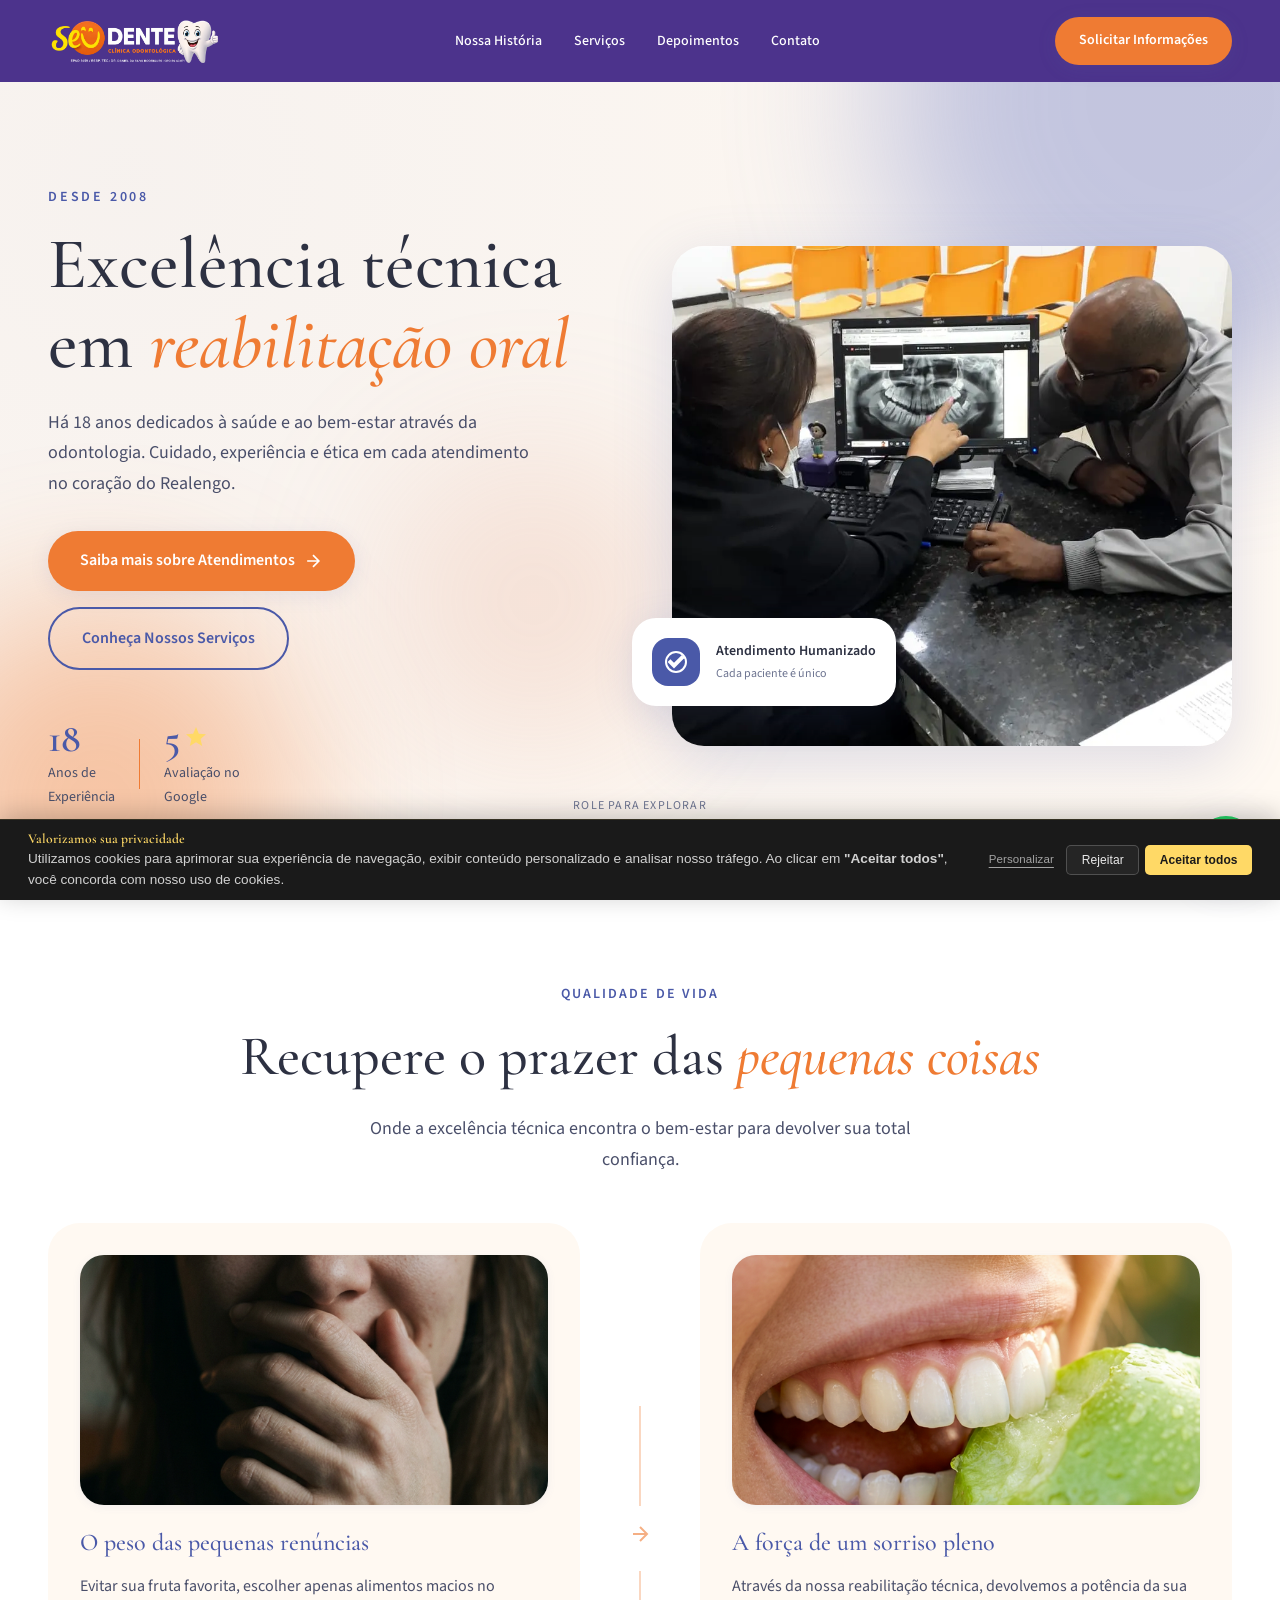
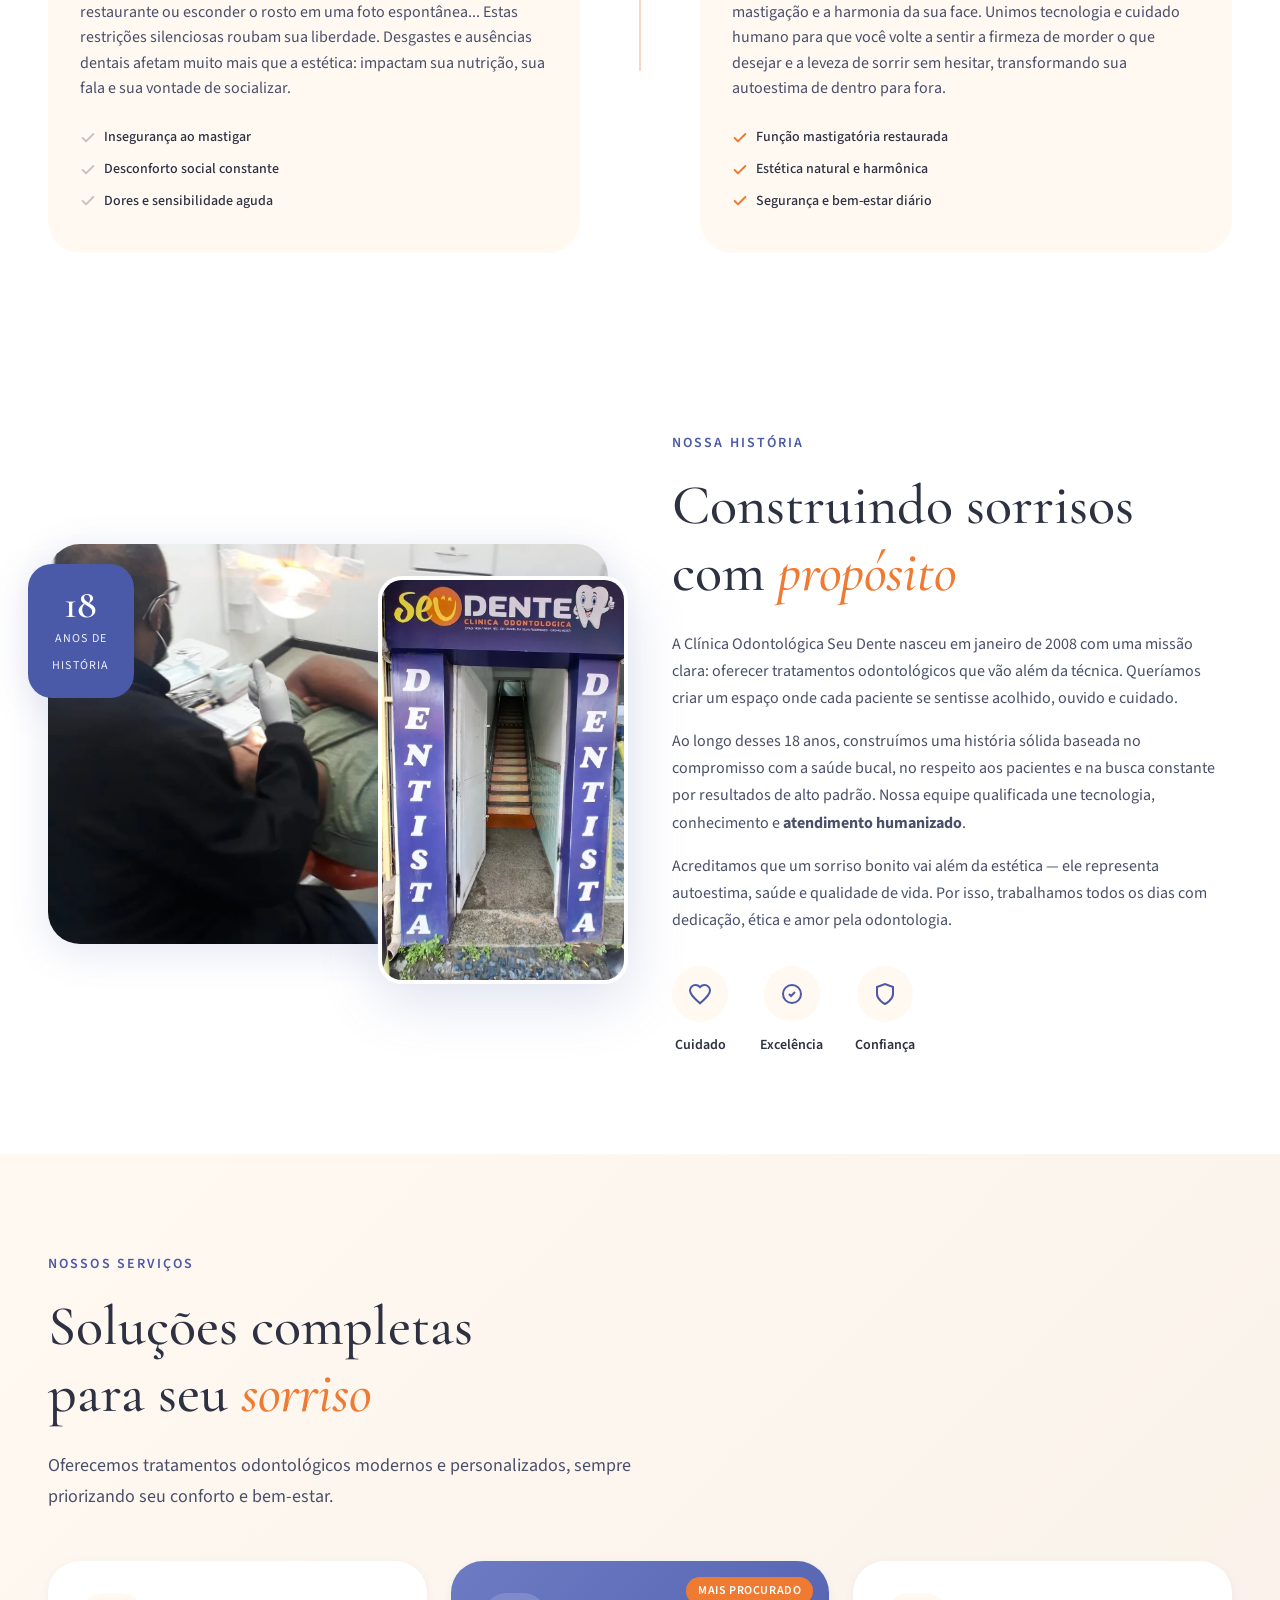
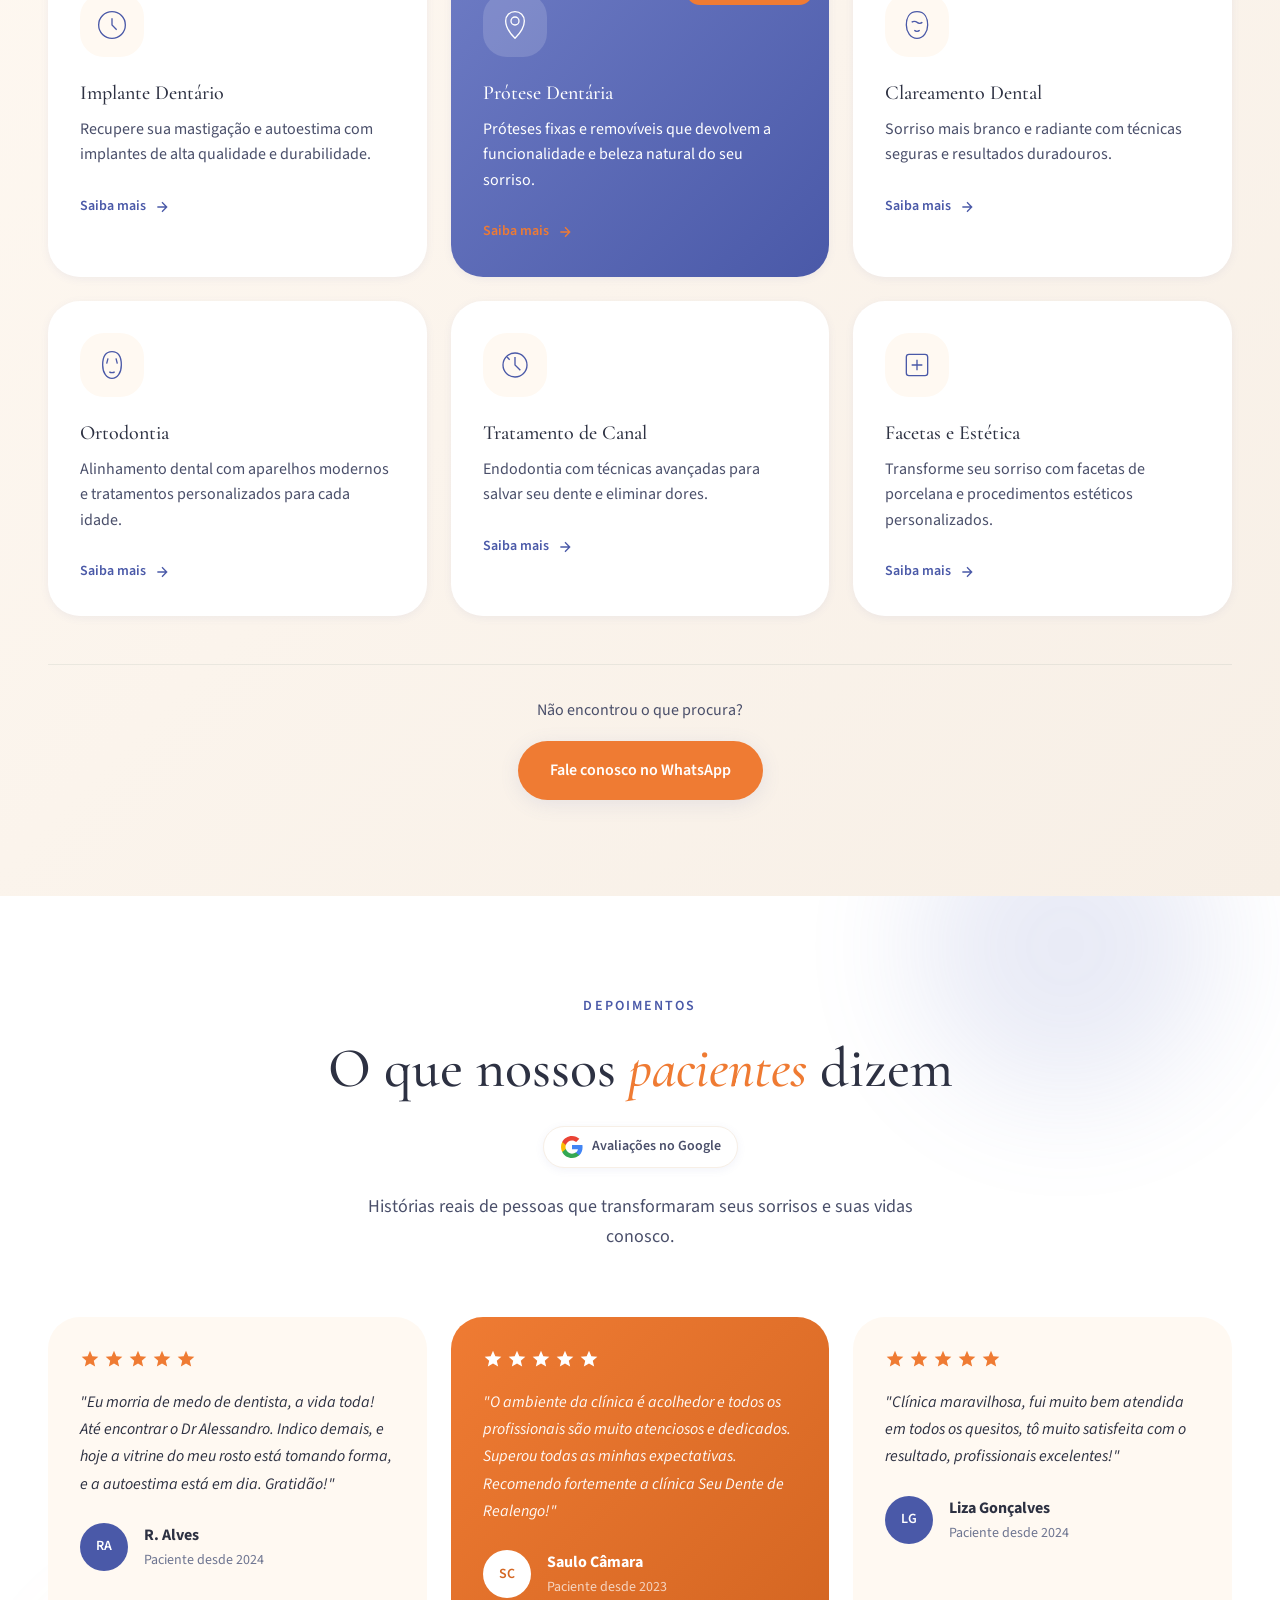
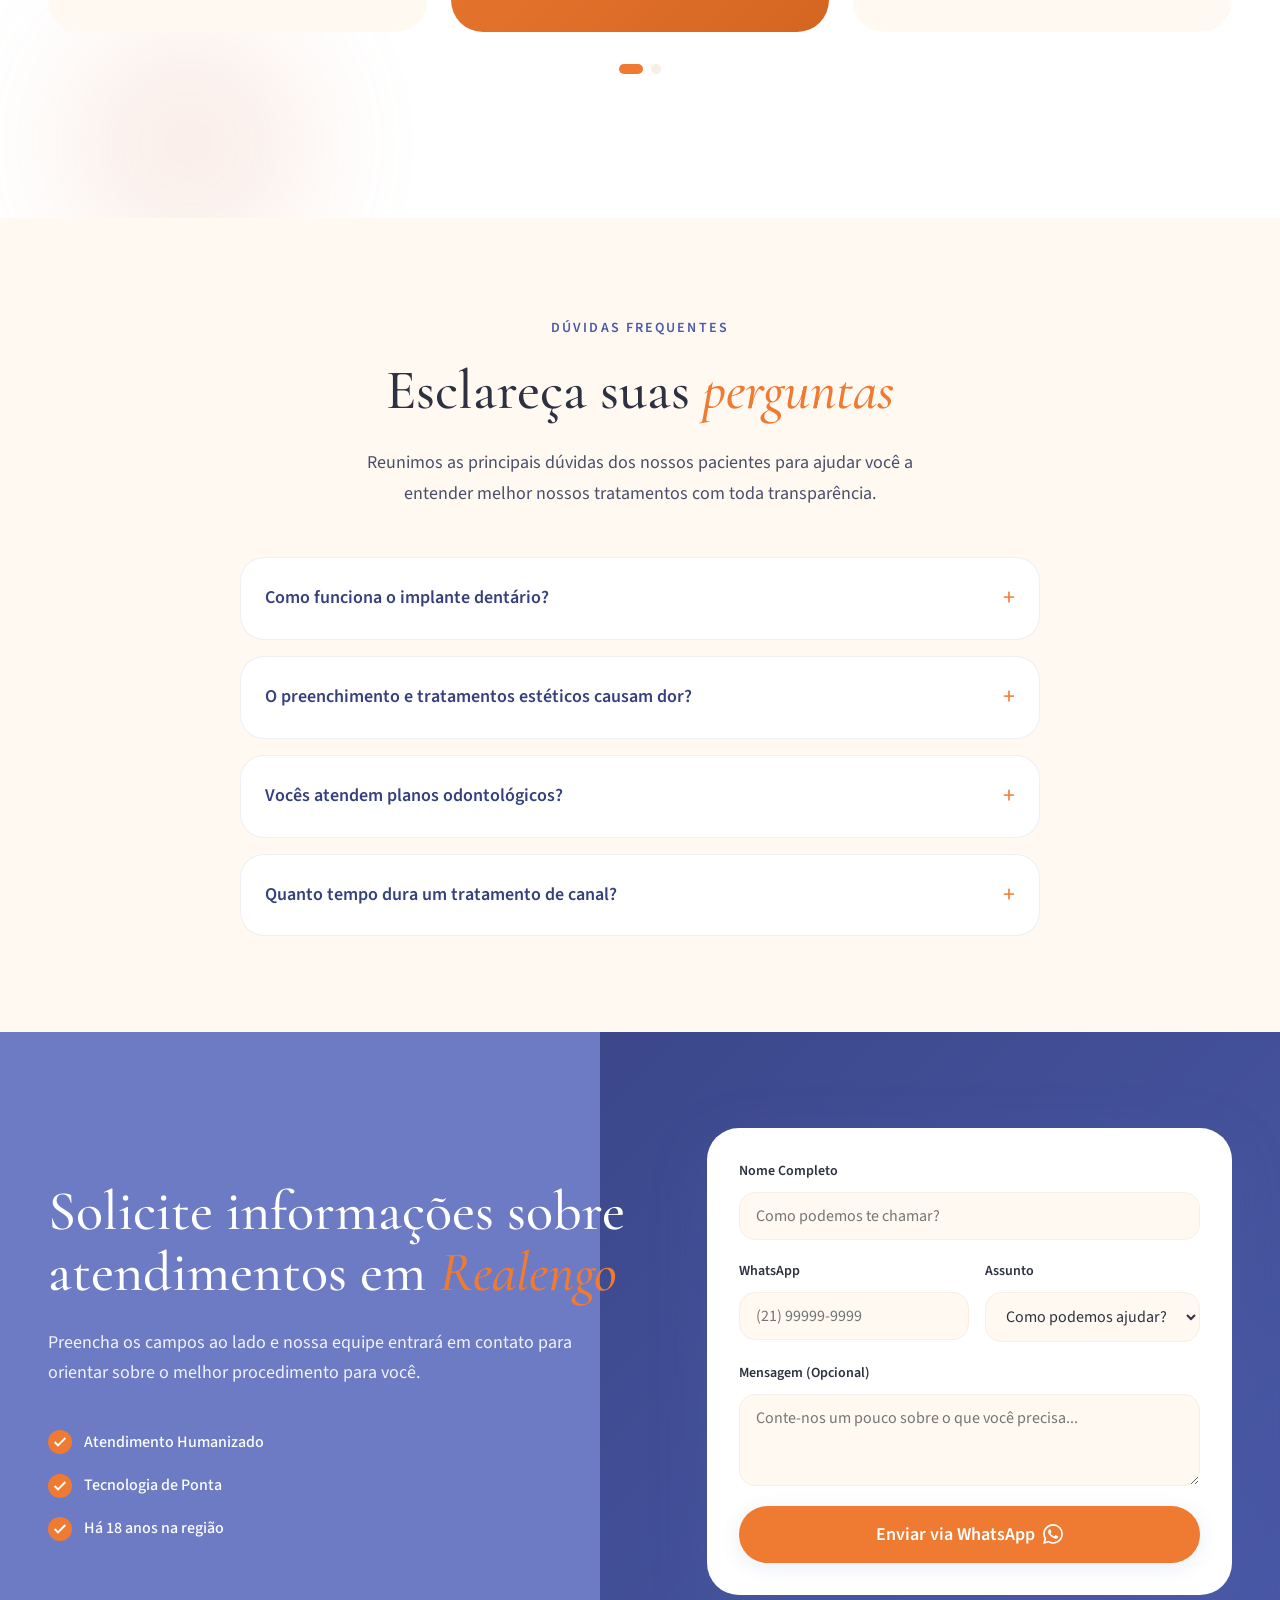
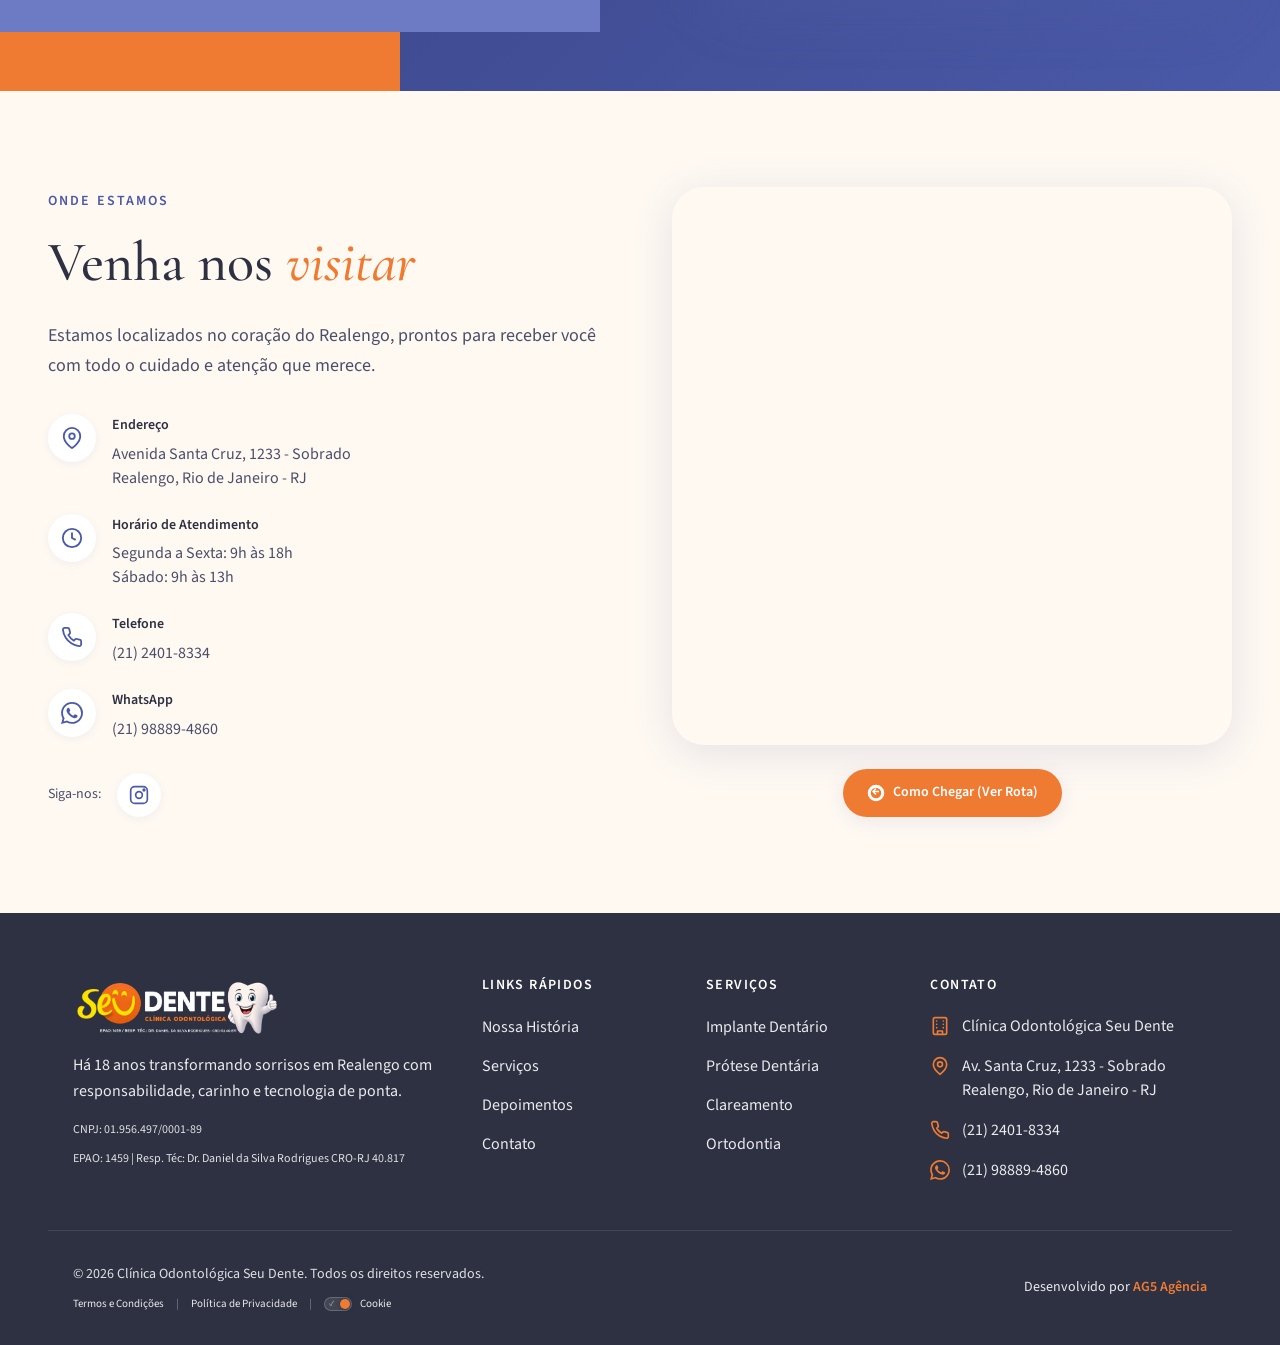
==== index.html @ 0e690185 "init: setup inicial do projeto da Clínica Seu Dente (sem skills)" ====
<!DOCTYPE html>
<html lang="pt-BR">

<head>
    <meta charset="UTF-8">
    <meta name="viewport" content="width=device-width, initial-scale=1.0">
    <meta name="description"
        content="Clínica Odontológica Seu Dente - 18 anos cuidando do seu sorriso com excelência em Realengo, RJ. Implantes, próteses, ortodontia e mais.">
    <title>Seu Dente | Odontologia Humanizada há 18 Anos</title>
    <link rel="preconnect" href="https://fonts.googleapis.com">
    <link rel="preconnect" href="https://fonts.gstatic.com" crossorigin>
    <link
        href="https://fonts.googleapis.com/css2?family=Cormorant+Garamond:ital,wght@0,400;0,500;0,600;1,400&family=Source+Sans+3:wght@300;400;500;600&display=swap"
        rel="stylesheet">
    <link rel="stylesheet" href="style.css">
    <link rel="stylesheet" href="cookie-banner.css">

    <!-- Preload Assets Críticos (LCP & Performance) -->
    <link rel="preload"
        href="https://fonts.googleapis.com/css2?family=Cormorant+Garamond:ital,wght@0,400;0,500;0,600;1,400&family=Source+Sans+3:wght@300;400;500;600&display=swap"
        as="style">
    <link rel="preload"
        href="assets/clinica+odontologica+seu+dente-odontologia-dentista-implante+dentario-em-realengo-rio+de+janeiro-rj%20(5).webp"
        as="image">

    <!-- SEO & Compartilhamento (OG Tags) -->
    <meta property="og:title" content="Seu Dente | Excelência técnica em reabilitação oral em Realengo">
    <meta property="og:description"
        content="Há 18 anos dedicados à saúde bucal com ética e cuidado no coração de Realengo. Conheça nossos tratamentos.">
    <meta property="og:image"
        content="https://seudenterealengo.com.br/assets/clinica+odontologica+seu+dente-odontologia-dentista-implante+dentario-em-realengo-rio+de+janeiro-rj%20(5).webp">
    <meta property="og:url" content="https://seudenterealengo.com.br/">
    <meta property="og:type" content="website">
    <meta property="og:site_name" content="Clínica Odontológica Seu Dente">
    <meta property="og:locale" content="pt_BR">
    <meta name="twitter:card" content="summary_large_image">
    <meta name="twitter:title" content="Seu Dente | Odontologia Humanizada há 18 Anos">
    <meta name="twitter:description" content="Há 18 anos cuidando do seu sorriso com excelência em Realengo, RJ.">
    <meta name="twitter:image"
        content="https://seudenterealengo.com.br/assets/clinica+odontologica+seu+dente-odontologia-dentista-implante+dentario-em-realengo-rio+de+janeiro-rj%20(5).webp">

    <!-- URL Canônica -->
    <link rel="canonical" href="https://seudenterealengo.com.br/">

    <!-- Favicon -->
    <link rel="icon" href="assets/icon-empresa-original.webp" type="image/webp">

    <!-- Schema.org JSON-LD -->
    <script type="application/ld+json">
    {
      "@context": "https://schema.org",
      "@graph": [
        {
          "@type": "Dentist",
          "@id": "https://seudenterealengo.com.br/#negocio",
          "name": "Clínica Odontológica Seu Dente",
          "alternateName": "Seu Dente",
          "url": "https://seudenterealengo.com.br/",
          "logo": "https://seudenterealengo.com.br/assets/icon-empresa-original.webp",
          "image": [
            "https://seudenterealengo.com.br/assets/clinica+odontologica+seu+dente-odontologia-dentista-implante+dentario-em-realengo-rio+de+janeiro-rj%20(5).webp"
          ],
          "description": "Clínica Odontológica Seu Dente - 18 anos cuidando do seu sorriso com excelência em Realengo, RJ.",
          "telephone": "+55-21-2401-8334",
          "email": "[email]",
          "priceRange": "$$",
          "currenciesAccepted": "BRL",
          "paymentAccepted": "[formas de pagamento — se disponível no site]",
          "foundingDate": "2008-01-01",
          "address": {
            "@type": "PostalAddress",
            "streetAddress": "Av. Santa Cruz, 1233 - Sobrado",
            "addressLocality": "Rio de Janeiro",
            "addressRegion": "RJ",
            "postalCode": "21710-231",
            "addressCountry": "BR"
          },
          "geo": {
            "@type": "GeoCoordinates",
            "latitude": "-22.8780807",
            "longitude": "-43.4355323"
          },
          "openingHoursSpecification": [
            {
              "@type": "OpeningHoursSpecification",
              "dayOfWeek": ["Monday","Tuesday","Wednesday","Thursday","Friday"],
              "opens": "09:00",
              "closes": "18:00"
            },
            {
              "@type": "OpeningHoursSpecification",
              "dayOfWeek": ["Saturday"],
              "opens": "09:00",
              "closes": "13:00"
            }
          ],
          "areaServed": [
            {
              "@type": "City",
              "name": "Rio de Janeiro",
              "containedInPlace": {
                "@type": "State",
                "name": "Rio de Janeiro"
              }
            },
            { "@type": "Place", "name": "Realengo" },
            { "@type": "Place", "name": "Bangu" },
            { "@type": "Place", "name": "Padre Miguel" },
            { "@type": "Place", "name": "Senador Camará" },
            { "@type": "Place", "name": "Magalhães Bastos" },
            { "@type": "Place", "name": "Vila Militar" }
          ],
          "hasOfferCatalog": {
            "@type": "OfferCatalog",
            "name": "Serviços de Seu Dente",
            "itemListElement": [
              {
                "@type": "Offer",
                "itemOffered": {
                  "@type": "Service",
                  "name": "Implante Dentário",
                  "description": "Recupere sua mastigação e autoestima com implantes de alta qualidade e durabilidade.",
                  "areaServed": "Rio de Janeiro – RJ",
                  "provider": { "@id": "https://seudenterealengo.com.br/#negocio" }
                }
              },
              {
                "@type": "Offer",
                "itemOffered": {
                  "@type": "Service",
                  "name": "Prótese Dentária",
                  "description": "Próteses fixas e removíveis que devolvem a funcionalidade e beleza natural do sorriso.",
                  "areaServed": "Rio de Janeiro – RJ",
                  "provider": { "@id": "https://seudenterealengo.com.br/#negocio" }
                }
              },
              {
                "@type": "Offer",
                "itemOffered": {
                  "@type": "Service",
                  "name": "Clareamento Dental",
                  "description": "Sorriso mais branco e radiante com técnicas seguras e resultados duradouros.",
                  "areaServed": "Rio de Janeiro – RJ",
                  "provider": { "@id": "https://seudenterealengo.com.br/#negocio" }
                }
              },
              {
                "@type": "Offer",
                "itemOffered": {
                  "@type": "Service",
                  "name": "Ortodontia",
                  "description": "Alinhamento dental com aparelhos modernos e tratamentos personalizados.",
                  "areaServed": "Rio de Janeiro – RJ",
                  "provider": { "@id": "https://seudenterealengo.com.br/#negocio" }
                }
              },
              {
                "@type": "Offer",
                "itemOffered": {
                  "@type": "Service",
                  "name": "Tratamento de Canal",
                  "description": "Endodontia com técnicas avançadas para salvar seu dente e eliminar dores.",
                  "areaServed": "Rio de Janeiro – RJ",
                  "provider": { "@id": "https://seudenterealengo.com.br/#negocio" }
                }
              },
              {
                "@type": "Offer",
                "itemOffered": {
                  "@type": "Service",
                  "name": "Facetas e Estética",
                  "description": "Transforme seu sorriso com facetas de porcelana e procedimentos estéticos personalizados.",
                  "areaServed": "Rio de Janeiro – RJ",
                  "provider": { "@id": "https://seudenterealengo.com.br/#negocio" }
                }
              }
            ]
          },
          "aggregateRating": {
            "@type": "AggregateRating",
            "ratingValue": "5.0",
            "reviewCount": "5",
            "bestRating": "5",
            "worstRating": "1"
          },
          "sameAs": [
            "https://share.google/ee7phTTc5PPBQcjTp",
            "https://instagram.com/seudenterealengo"
          ]
        },
        {
          "@type": "WebSite",
          "@id": "https://seudenterealengo.com.br/#website",
          "url": "https://seudenterealengo.com.br/",
          "name": "Clínica Odontológica Seu Dente",
          "publisher": { "@id": "https://seudenterealengo.com.br/#negocio" },
          "inLanguage": "pt-BR"
        },
        {
          "@type": "WebPage",
          "@id": "https://seudenterealengo.com.br/#webpage",
          "url": "https://seudenterealengo.com.br/",
          "name": "Seu Dente | Odontologia Humanizada há 18 Anos",
          "description": "Clínica Odontológica Seu Dente - 18 anos cuidando do seu sorriso com excelência em Realengo, RJ.",
          "isPartOf": { "@id": "https://seudenterealengo.com.br/#website" },
          "about": { "@id": "https://seudenterealengo.com.br/#negocio" },
          "inLanguage": "pt-BR"
        },
        {
          "@type": "FAQPage",
          "@id": "https://seudenterealengo.com.br/#faq",
          "mainEntity": [
            {
              "@type": "Question",
              "name": "Como funciona o implante dentário?",
              "acceptedAnswer": {
                "@type": "Answer",
                "text": "O implante é um pino de titânio fixado no osso para substituir a raiz do dente perdido. Após a cicatrização, instalamos uma prótese definitiva que devolve a mastigação e estética natural. Todo o processo é realizado de forma humanizada e sem dor."
              }
            },
            {
              "@type": "Question",
              "name": "O preenchimento e tratamentos estéticos causam dor?",
              "acceptedAnswer": {
                "@type": "Answer",
                "text": "Nossa prioridade é o seu conforto. Utilizamos anestesia local e técnicas modernas para garantir que procedimentos estéticos (como facetas de porcelana e clareamento) sejam os mais tranquilos possíveis."
              }
            },
            {
              "@type": "Question",
              "name": "Vocês atendem planos odontológicos?",
              "acceptedAnswer": {
                "@type": "Answer",
                "text": "Priorizamos tratamentos personalizados e de alta excelência técnica, por isso focamos em atendimentos particulares que garantem maior qualidade de materiais e tempo dedicado a você. Porém, oferecemos diversas formas facilitadas de pagamento."
              }
            },
            {
              "@type": "Question",
              "name": "Quanto tempo dura um tratamento de canal?",
              "acceptedAnswer": {
                "@type": "Answer",
                "text": "O tempo varia de acordo com o caso e a anatomia do dente, mas com a nossa tecnologia avançada, geralmente é possível concluir o tratamento de canal em 1 a 2 sessões seguras e confortáveis."
              }
            }
          ]
        }
      ]
    }
    </script>
</head>

<body>
    <!-- Header -->
    <header class="header" id="header">
        <div class="container header-container">
            <a href="#" class="logo">
                <img src="assets/icon-empresa-original.webp" alt="Logo Seu Dente" width="50" height="50"
                    style="height: 50px; width: auto;">

            </a>

            <nav class="nav" id="nav">
                <ul class="nav-list">
                    <li><a href="#sobre" class="nav-link">Nossa História</a></li>
                    <li><a href="#servicos" class="nav-link">Serviços</a></li>
                    <li><a href="#depoimentos" class="nav-link">Depoimentos</a></li>
                    <li><a href="#contato" class="nav-link">Contato</a></li>
                </ul>
            </nav>

            <a href="https://wa.me/5521988894860?text=Olá,%20vim%20através%20do%20site%20e%20gostaria%20de%20uma%20informação."
                target="_blank" class="btn btn-primary btn-small header-cta" role="button"
                aria-label="Solicitar informações via WhatsApp">
                Solicitar Informações
            </a>

            <button class="menu-toggle" id="menuToggle" aria-label="Menu">
                <span></span>
                <span></span>
                <span></span>
            </button>
        </div>
    </header>

    <!-- Hero Section -->
    <section class="hero" id="hero">
        <div class="hero-bg">
            <div class="hero-shape shape-1"></div>
            <div class="hero-shape shape-2"></div>
            <div class="hero-shape shape-3"></div>
        </div>
        <div class="container hero-container">
            <div class="hero-content">
                <span class="hero-eyebrow fade-in-up">Desde 2008</span>
                <h1 class="hero-title fade-in-up" style="animation-delay: 0.1s">
                    Excelência técnica em <em>reabilitação oral</em>
                </h1>
                <p class="hero-subtitle fade-in-up" style="animation-delay: 0.2s">
                    Há 18 anos dedicados à saúde e ao bem-estar através da odontologia.
                    Cuidado, experiência e ética em cada atendimento no coração do Realengo.
                </p>
                <div class="hero-actions fade-in-up" style="animation-delay: 0.3s">
                    <a href="https://wa.me/5521988894860?text=Olá,%20vim%20através%20do%20site%20e%20gostaria%20de%20agendar%20uma%20consulta."
                        target="_blank" class="btn btn-primary" role="button">
                        <span>Saiba mais sobre Atendimentos</span>
                        <svg width="20" height="20" viewBox="0 0 24 24" fill="none" stroke="currentColor"
                            stroke-width="2">
                            <path d="M5 12h14M12 5l7 7-7 7" />
                        </svg>
                    </a>
                    <a href="#servicos" class="btn btn-secondary">Conheça Nossos Serviços</a>
                </div>
                <div class="hero-stats fade-in-up" style="animation-delay: 0.4s">
                    <div class="stat-item">
                        <span class="stat-number">18</span>
                        <span class="stat-label">Anos de<br>Experiência</span>
                    </div>
                    <div class="stat-divider"></div>
                    <div class="stat-item">
                        <span class="stat-number" style="display: flex; align-items: center; gap: 4px;">
                            5
                            <svg width="24" height="24" viewBox="0 0 24 24" fill="var(--color-accent)"
                                style="margin-bottom: 2px;">
                                <path
                                    d="M12 17.27L18.18 21l-1.64-7.03L22 9.24l-7.19-.61L12 2 9.19 8.63 2 9.24l5.46 4.73L5.82 21z" />
                            </svg>
                        </span>
                        <span class="stat-label">Avaliação no<br>Google</span>
                    </div>
                </div>
            </div>
            <div class="hero-image-wrapper">
                <div class="hero-image">
                    <img src="assets/clinica+odontologica+seu+dente-odontologia-dentista-implante+dentario-em-realengo-rio+de+janeiro-rj%20(5).webp"
                        alt="Clínica Odontológica Seu Dente - Realengo" width="600" height="800">
                    <div class="hero-image-shape"></div>
                </div>
                <div class="floating-card">
                    <div class="floating-card-icon">
                        <svg viewBox="0 0 24 24" fill="none" stroke="currentColor" stroke-width="2">
                            <path
                                d="M12 2C6.48 2 2 6.48 2 12s4.48 10 10 10 10-4.48 10-10S17.52 2 12 2zm-2 15l-5-5 1.41-1.41L10 14.17l7.59-7.59L19 8l-9 9z" />
                        </svg>
                    </div>
                    <div class="floating-card-content">
                        <strong>Atendimento Humanizado</strong>
                        <span>Cada paciente é único</span>
                    </div>
                </div>
            </div>
        </div>
        <div class="hero-scroll">
            <span>Role para explorar</span>
            <div class="scroll-line"></div>
        </div>
    </section>

    <!-- Section: Dor e Solução (Reabilitação Oral) -->
    <section class="pain-solution" id="reabilitação">
        <div class="container">
            <div class="section-header center">
                <span class="section-eyebrow">Qualidade de Vida</span>
                <h2 class="section-title">Recupere o prazer das <em>pequenas coisas</em></h2>
                <p class="section-subtitle">
                    Onde a excelência técnica encontra o bem-estar para devolver sua total confiança.
                </p>
            </div>

            <div class="ps-grid">
                <div class="ps-item pain fade-in-up">
                    <div class="ps-card">
                        <div class="ps-image">
                            <img src="assets/dor-sorriso-escondido.png"
                                alt="Insegurança ao sorrir - Foto expressiva AG5" width="500" height="350"
                                loading="lazy">
                        </div>
                        <div class="ps-content">
                            <h3>O peso das pequenas renúncias</h3>
                            <p>Evitar sua fruta favorita, escolher apenas alimentos macios no restaurante ou esconder o
                                rosto em uma foto espontânea... Estas restrições silenciosas roubam sua liberdade.
                                Desgastes e ausências dentais afetam muito mais que a estética: impactam sua nutrição,
                                sua fala e sua vontade de socializar.</p>
                            <ul class="ps-list">
                                <li>Insegurança ao mastigar</li>
                                <li>Desconforto social constante</li>
                                <li>Dores e sensibilidade aguda</li>
                            </ul>
                        </div>
                    </div>
                </div>

                <div class="ps-divider">
                    <div class="ps-line"></div>
                    <div class="ps-icon">
                        <svg width="24" height="24" viewBox="0 0 24 24" fill="none" stroke="currentColor"
                            stroke-width="2">
                            <path d="M5 12h14M12 5l7 7-7 7" />
                        </svg>
                    </div>
                    <div class="ps-line"></div>
                </div>

                <div class="ps-item solution fade-in-up" style="animation-delay: 0.2s">
                    <div class="ps-card">
                        <div class="ps-image">
                            <img src="assets/sorriso-mordida-maca.png"
                                alt="Sorriso saudável mordendo maçã - Resultado AG5" width="500" height="350"
                                loading="lazy">
                        </div>
                        <div class="ps-content">
                            <h3>A força de um sorriso pleno</h3>
                            <p>Através da nossa reabilitação técnica, devolvemos a potência da sua mastigação e a
                                harmonia da sua face. Unimos tecnologia e cuidado humano para que você volte a sentir a
                                firmeza de morder o que desejar e a leveza de sorrir sem hesitar, transformando sua
                                autoestima de dentro para fora.</p>
                            <ul class="ps-list">
                                <li>Função mastigatória restaurada</li>
                                <li>Estética natural e harmônica</li>
                                <li>Segurança e bem-estar diário</li>
                            </ul>
                        </div>
                    </div>
                </div>
            </div>
        </div>
    </section>

    <!-- Sobre Section -->
    <section class="sobre" id="sobre">
        <div class="container">
            <div class="sobre-grid">
                <div class="sobre-images">
                    <div class="sobre-image-main">
                        <img src="assets/clinica+odontologica+seu+dente-odontologia-dentista-implante+dentario-em-realengo-rio+de+janeiro-rj%20(4).webp"
                            alt="Equipe Seu Dente em Realengo" width="500" height="400">
                    </div>
                    <div class="sobre-image-secondary">
                        <img src="assets/clinica+odontologica+seu+dente-odontologia-dentista-implante+dentario-em-realengo-rio+de+janeiro-rj%20(3).webp"
                            alt="Clínica Odontológica Seu Dente - Interior" width="300" height="250">
                    </div>
                    <div class="experience-badge">
                        <span class="exp-number">18</span>
                        <span class="exp-text">anos de<br>história</span>
                    </div>
                </div>
                <div class="sobre-content">
                    <span class="section-eyebrow">Nossa História</span>
                    <h2 class="section-title">Construindo sorrisos<br>com <em>propósito</em></h2>
                    <div class="sobre-text">
                        <p>
                            A Clínica Odontológica Seu Dente nasceu em janeiro de 2008 com uma missão clara:
                            oferecer tratamentos odontológicos que vão além da técnica. Queríamos criar
                            um espaço onde cada paciente se sentisse acolhido, ouvido e cuidado.
                        </p>
                        <p>
                            Ao longo desses 18 anos, construímos uma história sólida baseada no compromisso
                            com a saúde bucal, no respeito aos pacientes e na busca constante por resultados
                            de alto padrão. Nossa equipe qualificada une tecnologia, conhecimento e
                            <strong>atendimento humanizado</strong>.
                        </p>
                        <p>
                            Acreditamos que um sorriso bonito vai além da estética — ele representa
                            autoestima, saúde e qualidade de vida. Por isso, trabalhamos todos os dias
                            com dedicação, ética e amor pela odontologia.
                        </p>
                    </div>
                    <div class="sobre-values">
                        <div class="value-item">
                            <div class="value-icon">
                                <svg viewBox="0 0 24 24" fill="none" stroke="currentColor" stroke-width="2">
                                    <path
                                        d="M12 21.35l-1.45-1.32C5.4 15.36 2 12.28 2 8.5 2 5.42 4.42 3 7.5 3c1.74 0 3.41.81 4.5 2.09C13.09 3.81 14.76 3 16.5 3 19.58 3 22 5.42 22 8.5c0 3.78-3.4 6.86-8.55 11.54L12 21.35z" />
                                </svg>
                            </div>
                            <span>Cuidado</span>
                        </div>
                        <div class="value-item">
                            <div class="value-icon">
                                <svg viewBox="0 0 24 24" fill="none" stroke="currentColor" stroke-width="2">
                                    <path d="M9 12l2 2 4-4m6 2a9 9 0 11-18 0 9 9 0 0118 0z" />
                                </svg>
                            </div>
                            <span>Excelência</span>
                        </div>
                        <div class="value-item">
                            <div class="value-icon">
                                <svg viewBox="0 0 24 24" fill="none" stroke="currentColor" stroke-width="2">
                                    <path d="M12 22s8-4 8-10V5l-8-3-8 3v7c0 6 8 10 8 10z" />
                                </svg>
                            </div>
                            <span>Confiança</span>
                        </div>
                    </div>
                </div>
            </div>
        </div>
    </section>

    <!-- Serviços Section -->
    <section class="servicos" id="servicos">
        <div class="servicos-bg"></div>
        <div class="container">
            <div class="section-header">
                <span class="section-eyebrow">Nossos Serviços</span>
                <h2 class="section-title">Soluções completas<br>para seu <em>sorriso</em></h2>
                <p class="section-subtitle">
                    Oferecemos tratamentos odontológicos modernos e personalizados,
                    sempre priorizando seu conforto e bem-estar.
                </p>
            </div>

            <div class="servicos-grid">
                <article class="servico-card">
                    <div class="servico-icon">
                        <svg viewBox="0 0 48 48" fill="none" stroke="currentColor" stroke-width="2">
                            <circle cx="24" cy="24" r="20" />
                            <path d="M24 14v10l7 7" />
                        </svg>
                    </div>
                    <h3 class="servico-title">Implante Dentário</h3>
                    <p class="servico-desc">
                        Recupere sua mastigação e autoestima com implantes de alta qualidade e durabilidade.
                    </p>
                    <a href="https://wa.me/5521988894860?text=Olá,%20vim%20através%20do%20site%20e%20gostaria%20de%20saber%20sobre%20Implante%20Dentário."
                        target="_blank" class="servico-link" role="button">
                        Saiba mais
                        <svg width="16" height="16" viewBox="0 0 24 24" fill="none" stroke="currentColor"
                            stroke-width="2">
                            <path d="M5 12h14M12 5l7 7-7 7" />
                        </svg>
                    </a>
                </article>

                <article class="servico-card featured">
                    <div class="servico-badge">Mais procurado</div>
                    <div class="servico-icon">
                        <svg viewBox="0 0 48 48" fill="none" stroke="currentColor" stroke-width="2">
                            <path d="M24 4c-8 0-14 6-14 14 0 8 6 18 14 26 8-8 14-18 14-26 0-8-6-14-14-14z" />
                            <circle cx="24" cy="18" r="6" />
                        </svg>
                    </div>
                    <h3 class="servico-title">Prótese Dentária</h3>
                    <p class="servico-desc">
                        Próteses fixas e removíveis que devolvem a funcionalidade e beleza natural do seu sorriso.
                    </p>
                    <a href="https://wa.me/5521988894860?text=Olá,%20vim%20através%20do%20site%20e%20gostaria%20de%20saber%20sobre%20Prótese%20Dentária."
                        target="_blank" class="servico-link" role="button">
                        Saiba mais
                        <svg width="16" height="16" viewBox="0 0 24 24" fill="none" stroke="currentColor"
                            stroke-width="2">
                            <path d="M5 12h14M12 5l7 7-7 7" />
                        </svg>
                    </a>
                </article>

                <article class="servico-card">
                    <div class="servico-icon">
                        <svg viewBox="0 0 48 48" fill="none" stroke="currentColor" stroke-width="2">
                            <path d="M24 4C12 4 8 14 8 24s6 20 16 20 16-10 16-20S36 4 24 4z" />
                            <path d="M16 20c2-2 6-2 8 0s6 2 8 0" />
                            <path d="M20 32c2 2 6 2 8 0" />
                        </svg>
                    </div>
                    <h3 class="servico-title">Clareamento Dental</h3>
                    <p class="servico-desc">
                        Sorriso mais branco e radiante com técnicas seguras e resultados duradouros.
                    </p>
                    <a href="https://wa.me/5521988894860?text=Olá,%20vim%20através%20do%20site%20e%20gostaria%20de%20saber%20sobre%20Clareamento%20Dental."
                        target="_blank" class="servico-link" role="button">
                        Saiba mais
                        <svg width="16" height="16" viewBox="0 0 24 24" fill="none" stroke="currentColor"
                            stroke-width="2">
                            <path d="M5 12h14M12 5l7 7-7 7" />
                        </svg>
                    </a>
                </article>

                <article class="servico-card">
                    <div class="servico-icon">
                        <svg viewBox="0 0 48 48" fill="none" stroke="currentColor" stroke-width="2">
                            <path d="M24 4C14 4 10 12 10 24s6 20 14 20 14-8 14-20S34 4 24 4z" />
                            <path d="M18 14l-2 8M30 14l2 8" />
                            <path d="M20 34c2 2 6 2 8 0" />
                        </svg>
                    </div>
                    <h3 class="servico-title">Ortodontia</h3>
                    <p class="servico-desc">
                        Alinhamento dental com aparelhos modernos e tratamentos personalizados para cada idade.
                    </p>
                    <a href="https://wa.me/5521988894860?text=Olá,%20vim%20através%20do%20site%20e%20gostaria%20de%20saber%20sobre%20Ortodontia."
                        target="_blank" class="servico-link" role="button">
                        Saiba mais
                        <svg width="16" height="16" viewBox="0 0 24 24" fill="none" stroke="currentColor"
                            stroke-width="2">
                            <path d="M5 12h14M12 5l7 7-7 7" />
                        </svg>
                    </a>
                </article>

                <article class="servico-card">
                    <div class="servico-icon">
                        <svg viewBox="0 0 48 48" fill="none" stroke="currentColor" stroke-width="2">
                            <circle cx="24" cy="24" r="18" />
                            <path d="M24 12v12l8 8" />
                            <path d="M16 16l-4-4" />
                        </svg>
                    </div>
                    <h3 class="servico-title">Tratamento de Canal</h3>
                    <p class="servico-desc">
                        Endodontia com técnicas avançadas para salvar seu dente e eliminar dores.
                    </p>
                    <a href="https://wa.me/5521988894860?text=Olá,%20vim%20através%20do%20site%20e%20gostaria%20de%20saber%20sobre%20Tratamento%20de%20Canal."
                        target="_blank" class="servico-link" role="button">
                        Saiba mais
                        <svg width="16" height="16" viewBox="0 0 24 24" fill="none" stroke="currentColor"
                            stroke-width="2">
                            <path d="M5 12h14M12 5l7 7-7 7" />
                        </svg>
                    </a>
                </article>

                <article class="servico-card">
                    <div class="servico-icon">
                        <svg viewBox="0 0 48 48" fill="none" stroke="currentColor" stroke-width="2">
                            <rect x="8" y="8" width="32" height="32" rx="4" />
                            <path d="M16 24h16M24 16v16" />
                        </svg>
                    </div>
                    <h3 class="servico-title">Facetas e Estética</h3>
                    <p class="servico-desc">
                        Transforme seu sorriso com facetas de porcelana e procedimentos estéticos personalizados.
                    </p>
                    <a href="https://wa.me/5521988894860?text=Olá,%20vim%20através%20do%20site%20e%20gostaria%20de%20saber%20sobre%20Facetas%20e%20Estética."
                        target="_blank" class="servico-link" role="button">
                        Saiba mais
                        <svg width="16" height="16" viewBox="0 0 24 24" fill="none" stroke="currentColor"
                            stroke-width="2">
                            <path d="M5 12h14M12 5l7 7-7 7" />
                        </svg>
                    </a>
                </article>
            </div>

            <div class="servicos-cta">
                <p>Não encontrou o que procura?</p>
                <a href="https://wa.me/5521988894860?text=Olá,%20vim%20através%20do%20site%20e%20gostaria%20de%20tirar%20uma%20dúvida."
                    target="_blank" class="btn btn-primary" role="button">
                    Fale conosco no WhatsApp
                </a>
            </div>
        </div>
    </section>

    <!-- Depoimentos Section -->
    <section class="depoimentos" id="depoimentos">
        <div class="depoimentos-bg">
            <div class="depo-shape shape-1"></div>
            <div class="depo-shape shape-2"></div>
        </div>
        <div class="container">
            <div class="section-header center">
                <span class="section-eyebrow">Depoimentos</span>
                <h2 class="section-title">O que nossos <em>pacientes</em> dizem</h2>
                <div class="google-badge">
                    <svg viewBox="0 0 24 24" width="24" height="24">
                        <path
                            d="M22.56 12.25c0-.78-.07-1.53-.2-2.25H12v4.26h5.92c-.26 1.37-1.04 2.53-2.21 3.31v2.77h3.57c2.08-1.92 3.28-4.74 3.28-8.09z"
                            fill="#4285F4" />
                        <path
                            d="M12 23c2.97 0 5.46-.98 7.28-2.66l-3.57-2.77c-.98.66-2.23 1.06-3.71 1.06-2.86 0-5.29-1.93-6.16-4.53H2.18v2.84C3.99 20.53 7.7 23 12 23z"
                            fill="#34A853" />
                        <path
                            d="M5.84 14.09c-.22-.66-.35-1.36-.35-2.09s.13-1.43.35-2.09V7.07H2.18C1.43 8.55 1 10.22 1 12s.43 3.45 1.18 4.93l3.66-2.84z"
                            fill="#FBBC05" />
                        <path
                            d="M12 5.38c1.62 0 3.06.56 4.21 1.64l3.15-3.15C17.45 2.09 14.97 1 12 1 7.7 1 3.99 3.47 2.18 7.07l3.66 2.84c.87-2.6 3.3-4.53 6.16-4.53z"
                            fill="#EA4335" />
                    </svg>
                    <span>Avaliações no Google</span>
                </div>
                <p class="section-subtitle">
                    Histórias reais de pessoas que transformaram seus sorrisos e suas vidas conosco.
                </p>
            </div>

            <div class="depoimentos-carousel-container">
                <div class="depoimentos-grid" id="depoimentosGrid">
                    <blockquote class="depoimento-card">
                        <div class="depoimento-stars">
                            <svg viewBox="0 0 24 24" fill="currentColor">
                                <path
                                    d="M12 17.27L18.18 21l-1.64-7.03L22 9.24l-7.19-.61L12 2 9.19 8.63 2 9.24l5.46 4.73L5.82 21z" />
                            </svg>
                            <svg viewBox="0 0 24 24" fill="currentColor">
                                <path
                                    d="M12 17.27L18.18 21l-1.64-7.03L22 9.24l-7.19-.61L12 2 9.19 8.63 2 9.24l5.46 4.73L5.82 21z" />
                            </svg>
                            <svg viewBox="0 0 24 24" fill="currentColor">
                                <path
                                    d="M12 17.27L18.18 21l-1.64-7.03L22 9.24l-7.19-.61L12 2 9.19 8.63 2 9.24l5.46 4.73L5.82 21z" />
                            </svg>
                            <svg viewBox="0 0 24 24" fill="currentColor">
                                <path
                                    d="M12 17.27L18.18 21l-1.64-7.03L22 9.24l-7.19-.61L12 2 9.19 8.63 2 9.24l5.46 4.73L5.82 21z" />
                            </svg>
                            <svg viewBox="0 0 24 24" fill="currentColor">
                                <path
                                    d="M12 17.27L18.18 21l-1.64-7.03L22 9.24l-7.19-.61L12 2 9.19 8.63 2 9.24l5.46 4.73L5.82 21z" />
                            </svg>
                        </div>
                        <p class="depoimento-text">
                            "Eu morria de medo de dentista, a vida toda! Até encontrar o Dr Alessandro.
                            Indico demais, e hoje a vitrine do meu rosto está tomando forma, e a autoestima está em
                            dia.
                            Gratidão!"
                        </p>
                        <footer class="depoimento-author">
                            <div class="author-avatar">RA</div>
                            <div class="author-info">
                                <strong>R. Alves</strong>
                                <span>Paciente desde 2024</span>
                            </div>
                        </footer>
                    </blockquote>

                    <blockquote class="depoimento-card featured">
                        <div class="depoimento-stars">
                            <svg viewBox="0 0 24 24" fill="currentColor">
                                <path
                                    d="M12 17.27L18.18 21l-1.64-7.03L22 9.24l-7.19-.61L12 2 9.19 8.63 2 9.24l5.46 4.73L5.82 21z" />
                            </svg>
                            <svg viewBox="0 0 24 24" fill="currentColor">
                                <path
                                    d="M12 17.27L18.18 21l-1.64-7.03L22 9.24l-7.19-.61L12 2 9.19 8.63 2 9.24l5.46 4.73L5.82 21z" />
                            </svg>
                            <svg viewBox="0 0 24 24" fill="currentColor">
                                <path
                                    d="M12 17.27L18.18 21l-1.64-7.03L22 9.24l-7.19-.61L12 2 9.19 8.63 2 9.24l5.46 4.73L5.82 21z" />
                            </svg>
                            <svg viewBox="0 0 24 24" fill="currentColor">
                                <path
                                    d="M12 17.27L18.18 21l-1.64-7.03L22 9.24l-7.19-.61L12 2 9.19 8.63 2 9.24l5.46 4.73L5.82 21z" />
                            </svg>
                            <svg viewBox="0 0 24 24" fill="currentColor">
                                <path
                                    d="M12 17.27L18.18 21l-1.64-7.03L22 9.24l-7.19-.61L12 2 9.19 8.63 2 9.24l5.46 4.73L5.82 21z" />
                            </svg>
                        </div>
                        <p class="depoimento-text">
                            "O ambiente da clínica é acolhedor e todos os profissionais são muito atenciosos e
                            dedicados.
                            Superou todas as minhas expectativas. Recomendo fortemente a clínica Seu Dente de
                            Realengo!"
                        </p>
                        <footer class="depoimento-author">
                            <div class="author-avatar">SC</div>
                            <div class="author-info">
                                <strong>Saulo Câmara</strong>
                                <span>Paciente desde 2023</span>
                            </div>
                        </footer>
                    </blockquote>

                    <blockquote class="depoimento-card">
                        <div class="depoimento-stars">
                            <svg viewBox="0 0 24 24" fill="currentColor">
                                <path
                                    d="M12 17.27L18.18 21l-1.64-7.03L22 9.24l-7.19-.61L12 2 9.19 8.63 2 9.24l5.46 4.73L5.82 21z" />
                            </svg>
                            <svg viewBox="0 0 24 24" fill="currentColor">
                                <path
                                    d="M12 17.27L18.18 21l-1.64-7.03L22 9.24l-7.19-.61L12 2 9.19 8.63 2 9.24l5.46 4.73L5.82 21z" />
                            </svg>
                            <svg viewBox="0 0 24 24" fill="currentColor">
                                <path
                                    d="M12 17.27L18.18 21l-1.64-7.03L22 9.24l-7.19-.61L12 2 9.19 8.63 2 9.24l5.46 4.73L5.82 21z" />
                            </svg>
                            <svg viewBox="0 0 24 24" fill="currentColor">
                                <path
                                    d="M12 17.27L18.18 21l-1.64-7.03L22 9.24l-7.19-.61L12 2 9.19 8.63 2 9.24l5.46 4.73L5.82 21z" />
                            </svg>
                            <svg viewBox="0 0 24 24" fill="currentColor">
                                <path
                                    d="M12 17.27L18.18 21l-1.64-7.03L22 9.24l-7.19-.61L12 2 9.19 8.63 2 9.24l5.46 4.73L5.82 21z" />
                            </svg>
                        </div>
                        <p class="depoimento-text">
                            "Clínica maravilhosa, fui muito bem atendida em todos os quesitos,
                            tô muito satisfeita com o resultado, profissionais excelentes!"
                        </p>
                        <footer class="depoimento-author">
                            <div class="author-avatar">LG</div>
                            <div class="author-info">
                                <strong>Liza Gonçalves</strong>
                                <span>Paciente desde 2024</span>
                            </div>
                        </footer>
                    </blockquote>

                    <blockquote class="depoimento-card">
                        <div class="depoimento-stars">
                            <svg viewBox="0 0 24 24" fill="currentColor">
                                <path
                                    d="M12 17.27L18.18 21l-1.64-7.03L22 9.24l-7.19-.61L12 2 9.19 8.63 2 9.24l5.46 4.73L5.82 21z" />
                            </svg>
                            <svg viewBox="0 0 24 24" fill="currentColor">
                                <path
                                    d="M12 17.27L18.18 21l-1.64-7.03L22 9.24l-7.19-.61L12 2 9.19 8.63 2 9.24l5.46 4.73L5.82 21z" />
                            </svg>
                            <svg viewBox="0 0 24 24" fill="currentColor">
                                <path
                                    d="M12 17.27L18.18 21l-1.64-7.03L22 9.24l-7.19-.61L12 2 9.19 8.63 2 9.24l5.46 4.73L5.82 21z" />
                            </svg>
                            <svg viewBox="0 0 24 24" fill="currentColor">
                                <path
                                    d="M12 17.27L18.18 21l-1.64-7.03L22 9.24l-7.19-.61L12 2 9.19 8.63 2 9.24l5.46 4.73L5.82 21z" />
                            </svg>
                            <svg viewBox="0 0 24 24" fill="currentColor">
                                <path
                                    d="M12 17.27L18.18 21l-1.64-7.03L22 9.24l-7.19-.61L12 2 9.19 8.63 2 9.24l5.46 4.73L5.82 21z" />
                            </svg>
                        </div>
                        <p class="depoimento-text">
                            "Sempre tive medo de dentista, pois já passei por experiências ruins no passado.
                            Fui bem atendida e tive assistência em todas as consultas. Ótimo protético, minhas
                            próteses
                            ficaram do jeito que eu esperava."
                        </p>
                        <footer class="depoimento-author">
                            <div class="author-avatar">RP</div>
                            <div class="author-info">
                                <strong>Rosa Peres</strong>
                                <span>Paciente desde 2023</span>
                            </div>
                        </footer>
                    </blockquote>

                    <blockquote class="depoimento-card">
                        <div class="depoimento-stars">
                            <svg viewBox="0 0 24 24" fill="currentColor">
                                <path
                                    d="M12 17.27L18.18 21l-1.64-7.03L22 9.24l-7.19-.61L12 2 9.19 8.63 2 9.24l5.46 4.73L5.82 21z" />
                            </svg>
                            <svg viewBox="0 0 24 24" fill="currentColor">
                                <path
                                    d="M12 17.27L18.18 21l-1.64-7.03L22 9.24l-7.19-.61L12 2 9.19 8.63 2 9.24l5.46 4.73L5.82 21z" />
                            </svg>
                            <svg viewBox="0 0 24 24" fill="currentColor">
                                <path
                                    d="M12 17.27L18.18 21l-1.64-7.03L22 9.24l-7.19-.61L12 2 9.19 8.63 2 9.24l5.46 4.73L5.82 21z" />
                            </svg>
                            <svg viewBox="0 0 24 24" fill="currentColor">
                                <path
                                    d="M12 17.27L18.18 21l-1.64-7.03L22 9.24l-7.19-.61L12 2 9.19 8.63 2 9.24l5.46 4.73L5.82 21z" />
                            </svg>
                            <svg viewBox="0 0 24 24" fill="currentColor">
                                <path
                                    d="M12 17.27L18.18 21l-1.64-7.03L22 9.24l-7.19-.61L12 2 9.19 8.63 2 9.24l5.46 4.73L5.82 21z" />
                            </svg>
                        </div>
                        <p class="depoimento-text">
                            "Equipe excelente, atendimento diferenciado, está sob nova direção, ficou melhor ainda!"
                        </p>
                        <footer class="depoimento-author">
                            <div class="author-avatar">TP</div>
                            <div class="author-info">
                                <strong>Thayla Peres</strong>
                                <span>Paciente desde 2023</span>
                            </div>
                        </footer>
                    </blockquote>

                    <blockquote class="depoimento-card">
                        <div class="depoimento-stars">
                            <svg viewBox="0 0 24 24" fill="currentColor">
                                <path
                                    d="M12 17.27L18.18 21l-1.64-7.03L22 9.24l-7.19-.61L12 2 9.19 8.63 2 9.24l5.46 4.73L5.82 21z" />
                            </svg>
                            <svg viewBox="0 0 24 24" fill="currentColor">
                                <path
                                    d="M12 17.27L18.18 21l-1.64-7.03L22 9.24l-7.19-.61L12 2 9.19 8.63 2 9.24l5.46 4.73L5.82 21z" />
                            </svg>
                            <svg viewBox="0 0 24 24" fill="currentColor">
                                <path
                                    d="M12 17.27L18.18 21l-1.64-7.03L22 9.24l-7.19-.61L12 2 9.19 8.63 2 9.24l5.46 4.73L5.82 21z" />
                            </svg>
                            <svg viewBox="0 0 24 24" fill="currentColor">
                                <path
                                    d="M12 17.27L18.18 21l-1.64-7.03L22 9.24l-7.19-.61L12 2 9.19 8.63 2 9.24l5.46 4.73L5.82 21z" />
                            </svg>
                            <svg viewBox="0 0 24 24" fill="currentColor">
                                <path
                                    d="M12 17.27L18.18 21l-1.64-7.03L22 9.24l-7.19-.61L12 2 9.19 8.63 2 9.24l5.46 4.73L5.82 21z" />
                            </svg>
                        </div>
                        <p class="depoimento-text">
                            "Maravilhoso o atendimento, consegui fazer tudo o que precisava. Muito bem atendida,
                            tudo de
                            bom!"
                        </p>
                        <footer class="depoimento-author">
                            <div class="author-avatar">MN</div>
                            <div class="author-info">
                                <strong>Marrie Nunes</strong>
                                <span>Paciente desde 2023</span>
                            </div>
                        </footer>
                    </blockquote>
                </div>
                <div class="carousel-dots" id="carouselDots"></div>
            </div>
        </div>
    </section>

    <!-- FAQ Section -->
    <section class="faq" id="faq">
        <div class="container">
            <div class="section-header center">
                <span class="section-eyebrow">Dúvidas Frequentes</span>
                <h2 class="section-title">Esclareça suas <em>perguntas</em></h2>
                <p class="section-subtitle">
                    Reunimos as principais dúvidas dos nossos pacientes para ajudar você a entender melhor nossos
                    tratamentos com toda transparência.
                </p>
            </div>

            <div class="faq-list">
                <details class="faq-item">
                    <summary class="faq-question">Como funciona o implante dentário?</summary>
                    <div class="faq-answer">
                        <p>O implante é um pino de titânio fixado no osso para substituir a raiz do dente perdido. Após
                            a cicatrização, instalamos uma prótese definitiva que devolve a mastigação e estética
                            natural. Todo o processo é realizado de forma humanizada e sem dor.</p>
                    </div>
                </details>

                <details class="faq-item">
                    <summary class="faq-question">O preenchimento e tratamentos estéticos causam dor?</summary>
                    <div class="faq-answer">
                        <p>Nossa prioridade é o seu conforto. Utilizamos anestesia local e técnicas modernas para
                            garantir que procedimentos estéticos (como facetas de porcelana e clareamento) sejam os mais
                            tranquilos possíveis.</p>
                    </div>
                </details>

                <details class="faq-item">
                    <summary class="faq-question">Vocês atendem planos odontológicos?</summary>
                    <div class="faq-answer">
                        <p>Priorizamos tratamentos personalizados e de alta excelência técnica, por isso focamos em
                            atendimentos particulares que garantem maior qualidade de materiais e tempo dedicado a você.
                            Porém, oferecemos diversas formas facilitadas de pagamento.</p>
                    </div>
                </details>

                <details class="faq-item">
                    <summary class="faq-question">Quanto tempo dura um tratamento de canal?</summary>
                    <div class="faq-answer">
                        <p>O tempo varia de acordo com o caso e a anatomia do dente, mas com a nossa tecnologia
                            avançada, geralmente é possível concluir o tratamento de canal em 1 a 2 sessões seguras e
                            confortáveis.</p>
                    </div>
                </details>
            </div>
        </div>
    </section>

    <!-- CTA Section (Formulário de Captação) -->
    <section class="cta-section" id="marcar-consulta">
        <div class="cta-bg">
            <div class="cta-shape shape-1"></div>
            <div class="cta-shape shape-2"></div>
        </div>
        <div class="container">
            <div class="cta-grid">
                <div class="cta-content">
                    <h2 class="cta-title">Solicite informações sobre<br>atendimentos em <em>Realengo</em></h2>
                    <p class="cta-text">
                        Preencha os campos ao lado e nossa equipe entrará em contato para orientar sobre o melhor
                        procedimento para você.
                    </p>
                    <div class="cta-benefits">
                        <div class="benefit-item">
                            <span class="benefit-icon">
                                <svg width="16" height="16" viewBox="0 0 24 24" fill="none" stroke="currentColor"
                                    stroke-width="3">
                                    <path d="M20 6L9 17l-5-5" />
                                </svg>
                            </span>
                            <span>Atendimento Humanizado</span>
                        </div>
                        <div class="benefit-item">
                            <span class="benefit-icon">
                                <svg width="16" height="16" viewBox="0 0 24 24" fill="none" stroke="currentColor"
                                    stroke-width="3">
                                    <path d="M20 6L9 17l-5-5" />
                                </svg>
                            </span>
                            <span>Tecnologia de Ponta</span>
                        </div>
                        <div class="benefit-item">
                            <span class="benefit-icon">
                                <svg width="16" height="16" viewBox="0 0 24 24" fill="none" stroke="currentColor"
                                    stroke-width="3">
                                    <path d="M20 6L9 17l-5-5" />
                                </svg>
                            </span>
                            <span>Há 18 anos na região</span>
                        </div>
                    </div>
                </div>

                <div class="cta-form-container">
                    <form id="whatsappForm" class="cta-form">
                        <div class="form-group">
                            <label for="form-name">Nome Completo</label>
                            <input type="text" id="form-name" placeholder="Como podemos te chamar?" required>
                        </div>
                        <div class="form-row">
                            <div class="form-group">
                                <label for="form-whatsapp">WhatsApp</label>
                                <input type="tel" id="form-whatsapp" placeholder="(21) 99999-9999" required>
                            </div>
                            <div class="form-group">
                                <label for="form-service">Assunto</label>
                                <select id="form-service" required>
                                    <option value="" disabled selected>Como podemos ajudar?</option>
                                    <option value="Implante Dentário">Implante Dentário</option>
                                    <option value="Prótese Dentária">Prótese Dentária</option>
                                    <option value="Clareamento Dental">Clareamento Dental</option>
                                    <option value="Ortodontia">Ortodontia/Aparelho</option>
                                    <option value="Tratamento de Canal">Tratamento de Canal</option>
                                    <option value="Limpeza/Avaliação">Limpeza ou Avaliação</option>
                                    <option value="Outros">Outros Assuntos</option>
                                </select>
                            </div>
                        </div>
                        <div class="form-group">
                            <label for="form-message">Mensagem (Opcional)</label>
                            <textarea id="form-message" rows="3"
                                placeholder="Conte-nos um pouco sobre o que você precisa..."></textarea>
                        </div>
                        <button type="submit" class="btn btn-primary btn-block">
                            <span>Enviar via WhatsApp</span>
                            <svg width="20" height="20" viewBox="0 0 24 24" fill="currentColor">
                                <path
                                    d="M17.472 14.382c-.297-.149-1.758-.867-2.03-.967-.273-.099-.471-.148-.67.15-.197.297-.767.966-.94 1.164-.173.199-.347.223-.644.075-.297-.15-1.255-.463-2.39-1.475-.883-.788-1.48-1.761-1.653-2.059-.173-.297-.018-.458.13-.606.134-.133.298-.347.446-.52.149-.174.198-.298.298-.497.099-.198.05-.371-.025-.52-.075-.149-.669-1.612-.916-2.207-.242-.579-.487-.5-.669-.51-.173-.008-.371-.01-.57-.01-.198 0-.52.074-.792.372-.272.297-1.04 1.016-1.04 2.479 0 1.462 1.065 2.875 1.213 3.074.149.198 2.096 3.2 5.077 4.487.709.306 1.262.489 1.694.625.712.227 1.36.195 1.871.118.571-.085 1.758-.719 2.006-1.413.248-.694.248-1.289.173-1.413-.074-.124-.272-.198-.57-.347m-5.421 7.403h-.004a9.87 9.87 0 01-5.031-1.378l-.361-.214-3.741.982.998-3.648-.235-.374a9.86 9.86 0 01-1.51-5.26c.001-5.45 4.436-9.884 9.888-9.884 2.64 0 5.122 1.03 6.988 2.898a9.825 9.825 0 012.893 6.994c-.003 5.45-4.437 9.884-9.885 9.884m8.413-18.297A11.815 11.815 0 0012.05 0C5.495 0 .16 5.335.157 11.892c0 2.096.547 4.142 1.588 5.945L.057 24l6.305-1.654a11.882 11.882 0 005.683 1.448h.005c6.554 0 11.89-5.335 11.893-11.893a11.821 11.821 0 00-3.48-8.413z" />
                            </svg>
                        </button>
                    </form>
                </div>
            </div>
        </div>
        </div>
    </section>

    <!-- Contato Section -->
    <section class="contato" id="contato">
        <div class="container">
            <div class="contato-grid">
                <div class="contato-info">
                    <span class="section-eyebrow">Onde Estamos</span>
                    <h2 class="section-title">Venha nos <em>visitar</em></h2>
                    <p class="contato-intro">
                        Estamos localizados no coração do Realengo, prontos para receber você
                        com todo o cuidado e atenção que merece.
                    </p>

                    <div class="info-list">
                        <div class="info-item">
                            <div class="info-icon">
                                <svg viewBox="0 0 24 24" fill="none" stroke="currentColor" stroke-width="2">
                                    <path d="M21 10c0 7-9 13-9 13s-9-6-9-13a9 9 0 0118 0z" />
                                    <circle cx="12" cy="10" r="3" />
                                </svg>
                            </div>
                            <div class="info-content">
                                <strong>Endereço</strong>
                                <span>Avenida Santa Cruz, 1233 - Sobrado<br>Realengo, Rio de Janeiro - RJ</span>
                            </div>
                        </div>

                        <div class="info-item">
                            <div class="info-icon">
                                <svg viewBox="0 0 24 24" fill="none" stroke="currentColor" stroke-width="2">
                                    <circle cx="12" cy="12" r="10" />
                                    <path d="M12 6v6l4 2" />
                                </svg>
                            </div>
                            <div class="info-content">
                                <strong>Horário de Atendimento</strong>
                                <span>Segunda a Sexta: 9h às 18h<br>Sábado: 9h às 13h</span>
                            </div>
                        </div>

                        <div class="info-item">
                            <div class="info-icon">
                                <svg viewBox="0 0 24 24" fill="none" stroke="currentColor" stroke-width="2">
                                    <path
                                        d="M22 16.92v3a2 2 0 01-2.18 2 19.79 19.79 0 01-8.63-3.07 19.5 19.5 0 01-6-6 19.79 19.79 0 01-3.07-8.67A2 2 0 014.11 2h3a2 2 0 012 1.72 12.84 12.84 0 00.7 2.81 2 2 0 01-.45 2.11L8.09 9.91a16 16 0 006 6l1.27-1.27a2 2 0 012.11-.45 12.84 12.84 0 002.81.7A2 2 0 0122 16.92z" />
                                </svg>
                            </div>
                            <div class="info-content">
                                <strong>Telefone</strong>
                                <span>(21) 2401-8334</span>
                            </div>
                        </div>

                        <div class="info-item">
                            <div class="info-icon">
                                <svg viewBox="0 0 24 24" fill="currentColor">
                                    <path
                                        d="M17.472 14.382c-.297-.149-1.758-.867-2.03-.967-.273-.099-.471-.148-.67.15-.197.297-.767.966-.94 1.164-.173.199-.347.223-.644.075-.297-.15-1.255-.463-2.39-1.475-.883-.788-1.48-1.761-1.653-2.059-.173-.297-.018-.458.13-.606.134-.133.298-.347.446-.52.149-.174.198-.298.298-.497.099-.198.05-.371-.025-.52-.075-.149-.669-1.612-.916-2.207-.242-.579-.487-.5-.669-.51-.173-.008-.371-.01-.57-.01-.198 0-.52.074-.792.372-.272.297-1.04 1.016-1.04 2.479 0 1.462 1.065 2.875 1.213 3.074.149.198 2.096 3.2 5.077 4.487.709.306 1.262.489 1.694.625.712.227 1.36.195 1.871.118.571-.085 1.758-.719 2.006-1.413.248-.694.248-1.289.173-1.413-.074-.124-.272-.198-.57-.347m-5.421 7.403h-.004a9.87 9.87 0 01-5.031-1.378l-.361-.214-3.741.982.998-3.648-.235-.374a9.86 9.86 0 01-1.51-5.26c.001-5.45 4.436-9.884 9.888-9.884 2.64 0 5.122 1.03 6.988 2.898a9.825 9.825 0 012.893 6.994c-.003 5.45-4.437 9.884-9.885 9.884m8.413-18.297A11.815 11.815 0 0012.05 0C5.495 0 .16 5.335.157 11.892c0 2.096.547 4.142 1.588 5.945L.057 24l6.305-1.654a11.882 11.882 0 005.683 1.448h.005c6.554 0 11.89-5.335 11.893-11.893a11.821 11.821 0 00-3.48-8.413z" />
                                </svg>
                            </div>
                            <div class="info-content">
                                <strong>WhatsApp</strong>
                                <span>(21) 98889-4860</span>
                            </div>
                        </div>
                    </div>

                    <div class="contato-social">
                        <span>Siga-nos:</span>
                        <a href="https://instagram.com/seudenterealengo" target="_blank" class="social-link"
                            aria-label="Instagram">
                            <svg viewBox="0 0 24 24" fill="none" stroke="currentColor" stroke-width="2">
                                <rect x="2" y="2" width="20" height="20" rx="5" />
                                <circle cx="12" cy="12" r="4" />
                                <circle cx="18" cy="6" r="1" />
                            </svg>
                        </a>
                    </div>
                </div>

                <div class="contato-map-wrapper">
                    <div class="contato-map">
                        <iframe
                            src="https://www.google.com/maps/embed?pb=!1m18!1m12!1m3!1d3675.296041359647!2d-43.4334!3d-22.8833!2m3!1f0!2f0!3f0!3m2!1i1024!2i768!4f13.1!3m3!1m2!1s0x9bdf0009519435%3A0x5c57fb8164a357b4!2sCl%C3%ADnica%20Odontol%C3%B3gica%20Seu%20Dente.!5e0!3m2!1spt-BR!2sbr!4v1709738000000!5m2!1spt-BR!2sbr"
                            width="100%" height="100%" style="border:0;" allowfullscreen="" loading="lazy"
                            referrerpolicy="no-referrer-when-downgrade" title="Localização da Clínica Seu Dente">
                        </iframe>
                    </div>
                    <div class="map-actions">
                        <a href="https://www.google.com/maps/dir//Cl%C3%ADnica+Odontol%C3%B3gica+Seu+Dente.+-+Av.+de+Santa+Cruz,+1233+-+Sobrado+-+Realengo,+Rio+de+Janeiro+-+RJ,+21710-231/@-22.8780807,-43.4381072,17z/data=!4m16!1m7!3m6!1s0x9bdf0009519435:0x5c57fb8164a357b4!2sCl%C3%ADnica%20Odontol%C3%B3gica+Seu+Dente.!8m2!3d-22.8780807!4d-43.4355323!16s%2Fg%2F11w2nqcgjb!4m7!1m0!1m5!1m1!1s0x9bdf0009519435:0x5c57fb8164a357b4!2m2!1d-43.4355323!2d-22.8780807?entry=ttu&g_ep=EgoyMDI2MDMwMi4wIKXMDSoASAFQAw%3D%3D"
                            target="_blank" class="btn btn-primary btn-small">
                            <svg width="18" height="18" viewBox="0 0 24 24" fill="none" stroke="currentColor"
                                stroke-width="2">
                                <path d="M12 2a10 10 0 1 0 10 10A10 10 0 0 0 12 2zm0 18a8 8 0 1 1 8-8 8 8 0 0 1-8 8z" />
                                <path d="M12 6l-4 4 4 4" />
                                <path d="M8 10h8" />
                            </svg>
                            <span>Como Chegar (Ver Rota)</span>
                        </a>
                    </div>
                </div>
            </div>
        </div>
    </section>

    <!-- Footer -->
    <footer class="footer">
        <div class="container">
            <div class="footer-grid">
                <div class="footer-brand">
                    <a href="#" class="logo">
                        <img src="assets/icon-empresa-original.webp" alt="Logo Seu Dente" width="60" height="60"
                            style="height: 60px; width: auto;">

                    </a>
                    <p class="footer-tagline">
                        Há 18 anos transformando sorrisos em Realengo com responsabilidade, carinho e tecnologia de
                        ponta.
                    </p>
                    <p class="footer-cnpj">CNPJ: 01.956.497/0001-89</p>
                    <p class="footer-technical">EPAO: 1459 | Resp. Téc: Dr. Daniel da Silva Rodrigues CRO-RJ 40.817
                    </p>
                </div>

                <div class="footer-links">
                    <h4>Links Rápidos</h4>
                    <ul>
                        <li><a href="#sobre">Nossa História</a></li>
                        <li><a href="#servicos">Serviços</a></li>
                        <li><a href="#depoimentos">Depoimentos</a></li>
                        <li><a href="#contato">Contato</a></li>
                    </ul>
                </div>

                <div class="footer-links">
                    <h4>Serviços</h4>
                    <ul>
                        <li><a href="#servicos">Implante Dentário</a></li>
                        <li><a href="#servicos">Prótese Dentária</a></li>
                        <li><a href="#servicos">Clareamento</a></li>
                        <li><a href="#servicos">Ortodontia</a></li>
                    </ul>
                </div>

                <div class="footer-contact">
                    <h4>Contato</h4>
                    <ul class="footer-contact-list">
                        <li>
                            <svg width="20" height="20" viewBox="0 0 24 24" fill="none" stroke="currentColor"
                                stroke-width="2" stroke-linecap="round" stroke-linejoin="round">
                                <rect width="16" height="20" x="4" y="2" rx="2" ry="2" />
                                <path d="M9 22v-4h6v4" />
                                <path d="M8 6h.01" />
                                <path d="M16 6h.01" />
                                <path d="M8 10h.01" />
                                <path d="M16 10h.01" />
                                <path d="M8 14h.01" />
                                <path d="M16 14h.01" />
                            </svg>
                            <a href="https://share.google/ee7phTTc5PPBQcjTp" target="_blank"
                                style="color: inherit; text-decoration: none;">Clínica Odontológica Seu Dente</a>
                        </li>
                        <li>
                            <svg width="20" height="20" viewBox="0 0 24 24" fill="none" stroke="currentColor"
                                stroke-width="2" stroke-linecap="round" stroke-linejoin="round">
                                <path d="M20 10c0 6-8 12-8 12s-8-6-8-12a8 8 0 0 1 16 0Z" />
                                <circle cx="12" cy="10" r="3" />
                            </svg>
                            <a href="https://www.google.com/maps/dir//Cl%C3%ADnica+Odontol%C3%B3gica+Seu+Dente.+-+Av.+de+Santa+Cruz,+1233+-+Sobrado+-+Realengo,+Rio+de+Janeiro+-+RJ,+21710-231/@-22.8780807,-43.4381072,17z/data=!4m16!1m7!3m6!1s0x9bdf0009519435:0x5c57fb8164a357b4!2sCl%C3%ADnica%20Odontol%C3%B3gica+Seu+Dente.!8m2!3d-22.8780807!4d-43.4355323!16s%2Fg%2F11w2nqcgjb!4m7!1m0!1m5!1m1!1s0x9bdf0009519435:0x5c57fb8164a357b4!2m2!1d-43.4355323!2d-22.8780807?entry=ttu&g_ep=EgoyMDI2MDMwMi4wIKXMDSoASAFQAw%3D%3D"
                                target="_blank" style="color: inherit; text-decoration: none;">
                                Av. Santa Cruz, 1233 - Sobrado<br>
                                Realengo, Rio de Janeiro - RJ
                            </a>
                        </li>
                        <li>
                            <svg width="20" height="20" viewBox="0 0 24 24" fill="none" stroke="currentColor"
                                stroke-width="2" stroke-linecap="round" stroke-linejoin="round">
                                <path
                                    d="M22 16.92v3a2 2 0 01-2.18 2 19.79 19.79 0 01-8.63-3.07 19.5 19.5 0 01-6-6 19.79 19.79 0 01-3.07-8.67A2 2 0 014.11 2h3a2 2 0 012 1.72 12.84 12.84 0 00.7 2.81 2 2 0 01-.45 2.11L8.09 9.91a16 16 0 006 6l1.27-1.27a2 2 0 012.11-.45 12.84 12.84 0 002.81.7A2 2 0 0122 16.92z" />
                            </svg>
                            <a href="tel:+552124018334">(21) 2401-8334</a>
                        </li>
                        <li>
                            <svg width="20" height="20" viewBox="0 0 24 24" fill="currentColor">
                                <path
                                    d="M17.472 14.382c-.297-.149-1.758-.867-2.03-.967-.273-.099-.471-.148-.67.15-.197.297-.767.966-.94 1.164-.173.199-.347.223-.644.075-.297-.15-1.255-.463-2.39-1.475-.883-.788-1.48-1.761-1.653-2.059-.173-.297-.018-.458.13-.606.134-.133.298-.347.446-.52.149-.174.198-.298.298-.497.099-.198.05-.371-.025-.52-.075-.149-.669-1.612-.916-2.207-.242-.579-.487-.5-.669-.51-.173-.008-.371-.01-.57-.01-.198 0-.52.074-.792.372-.272.297-1.04 1.016-1.04 2.479 0 1.462 1.065 2.875 1.213 3.074.149.198 2.096 3.2 5.077 4.487.709.306 1.262.489 1.694.625.712.227 1.36.195 1.871.118.571-.085 1.758-.719 2.006-1.413.248-.694.248-1.289.173-1.413-.074-.124-.272-.198-.57-.347m-5.421 7.403h-.004a9.87 9.87 0 01-5.031-1.378l-.361-.214-3.741.982.998-3.648-.235-.374a9.86 9.86 0 01-1.51-5.26c.001-5.45 4.436-9.884 9.888-9.884 2.64 0 5.122 1.03 6.988 2.898a9.825 9.825 0 012.893 6.994c-.003 5.45-4.437 9.884-9.885 9.884m8.413-18.297A11.815 11.815 0 0012.05 0C5.495 0 .16 5.335.157 11.892c0 2.096.547 4.142 1.588 5.945L.057 24l6.305-1.654a11.882 11.882 0 005.683 1.448h.005c6.554 0 11.89-5.335 11.893-11.893a11.821 11.821 0 00-3.48-8.413z" />
                            </svg>
                            <a href="https://wa.me/5521988894860?text=Olá,%20vim%20através%20do%20site%20e%20gostaria%20de%20uma%20informação."
                                target="_blank" role="button">(21) 98889-4860</a>
                        </li>
                    </ul>
                </div>
            </div>

            <div class="footer-bottom">
                <div class="footer-left">
                    <p>&copy; 2026 Clínica Odontológica Seu Dente. Todos os direitos reservados.</p>
                    <div class="footer-legal-links">
                        <a href="termos-e-condicoes.html">Termos e Condições</a>
                        <span>|</span>
                        <a href="politica-de-privacidade.html">Política de Privacidade</a>
                        <span>|</span>
                        <a href="#" id="ck-prefs-link" class="cookie-prefs-link">
                            <span class="cookie-toggle">
                                <span class="cookie-toggle__check">✓</span>
                                <span class="cookie-toggle__x">✕</span>
                                <span class="cookie-toggle__dot"></span>
                            </span>
                            Cookie
                        </a>
                    </div>
                </div>
                <div class="footer-right">
                    <p class="footer-credit">Desenvolvido por <a href="https://www.ag5agencia.com.br"
                            target="_blank">AG5 Agência</a></p>
                </div>
            </div>
        </div>
    </footer>

    <!-- WhatsApp Float Button -->
    <a href="https://wa.me/5521988894860?text=Olá,%20vim%20através%20do%20site%20e%20gostaria%20de%20uma%20informação."
        target="_blank" class="whatsapp-float" role="button" aria-label="Falar pelo WhatsApp">
        <svg viewBox="0 0 24 24" fill="currentColor">
            <path
                d="M17.472 14.382c-.297-.149-1.758-.867-2.03-.967-.273-.099-.471-.148-.67.15-.197.297-.767.966-.94 1.164-.173.199-.347.223-.644.075-.297-.15-1.255-.463-2.39-1.475-.883-.788-1.48-1.761-1.653-2.059-.173-.297-.018-.458.13-.606.134-.133.298-.347.446-.52.149-.174.198-.298.298-.497.099-.198.05-.371-.025-.52-.075-.149-.669-1.612-.916-2.207-.242-.579-.487-.5-.669-.51-.173-.008-.371-.01-.57-.01-.198 0-.52.074-.792.372-.272.297-1.04 1.016-1.04 2.479 0 1.462 1.065 2.875 1.213 3.074.149.198 2.096 3.2 5.077 4.487.709.306 1.262.489 1.694.625.712.227 1.36.195 1.871.118.571-.085 1.758-.719 2.006-1.413.248-.694.248-1.289.173-1.413-.074-.124-.272-.198-.57-.347m-5.421 7.403h-.004a9.87 9.87 0 01-5.031-1.378l-.361-.214-3.741.982.998-3.648-.235-.374a9.86 9.86 0 01-1.51-5.26c.001-5.45 4.436-9.884 9.888-9.884 2.64 0 5.122 1.03 6.988 2.898a9.825 9.825 0 012.893 6.994c-.003 5.45-4.437 9.884-9.885 9.884m8.413-18.297A11.815 11.815 0 0012.05 0C5.495 0 .16 5.335.157 11.892c0 2.096.547 4.142 1.588 5.945L.057 24l6.305-1.654a11.882 11.882 0 005.683 1.448h.005c6.554 0 11.89-5.335 11.893-11.893a11.821 11.821 0 00-3.48-8.413z" />
        </svg>
    </a>

    <!-- ========== COOKIE BANNER AG5 ========== -->
    <div id="ck-banner" class="ck-banner" role="dialog" aria-modal="true" aria-label="Aviso de cookies"
        aria-live="polite" aria-hidden="true">
        <div class="ck-banner__inner">
            <div class="ck-banner__content">
                <h2 class="ck-banner__title">Valorizamos sua privacidade</h2>
                <p class="ck-banner__text">
                    Utilizamos cookies para aprimorar sua experiência de navegação, exibir conteúdo
                    personalizado e analisar nosso tráfego. Ao clicar em <strong>"Aceitar todos"</strong>,
                    você concorda com nosso uso de cookies.
                </p>
            </div>
            <div class="ck-banner__actions">
                <button id="ck-customize" class="ck-btn ck-btn--ghost">Personalizar</button>
                <button id="ck-reject" class="ck-btn ck-btn--outline">Rejeitar</button>
                <button id="ck-accept-all" class="ck-btn ck-btn--primary">Aceitar todos</button>
            </div>
        </div>
    </div>

    <!-- ========== MODAL DE PERSONALIZAÇÃO ========== -->
    <div id="ck-modal" class="ck-modal" role="dialog" aria-modal="true"
        aria-label="Personalizar preferências de cookies" aria-hidden="true">
        <div class="ck-modal__overlay" id="ck-modal-overlay"></div>
        <div class="ck-modal__box">

            <div class="ck-modal__header">
                <h2 class="ck-modal__title">Personalizar preferências de consentimento</h2>
                <button class="ck-modal__close" id="ck-modal-close" aria-label="Fechar modal">
                    <svg width="18" height="18" viewBox="0 0 24 24" fill="none" aria-hidden="true">
                        <path d="M18 6L6 18M6 6l12 12" stroke="currentColor" stroke-width="2" stroke-linecap="round"
                            stroke-linejoin="round" />
                    </svg>
                </button>
            </div>

            <div class="ck-modal__body">
                <p class="ck-modal__intro">
                    Utilizamos cookies para ajudar você a navegar com eficiência e executar certas funções.
                    Os cookies classificados como <strong>"Necessário"</strong> são essenciais para o
                    funcionamento básico do site e não podem ser desativados.
                </p>

                <!-- Categoria: Necessário (sempre ativo) -->
                <div class="ck-category">
                    <div class="ck-category__header">
                        <div class="ck-category__info">
                            <h3 class="ck-category__name">Necessário</h3>
                            <p class="ck-category__desc">
                                Essenciais para o funcionamento do site. Não armazenam dados pessoalmente
                                identificáveis.
                            </p>
                        </div>
                        <span class="ck-category__badge">Sempre ativo</span>
                    </div>
                </div>

                <!-- Categoria: Funcional -->
                <div class="ck-category">
                    <div class="ck-category__header">
                        <div class="ck-category__info">
                            <h3 class="ck-category__name">Funcional</h3>
                            <p class="ck-category__desc">
                                Ajudam a executar funcionalidades como compartilhamento em mídia social e recursos
                                de
                                terceiros.
                            </p>
                        </div>
                        <label class="ck-toggle" aria-label="Ativar cookies funcionais">
                            <input type="checkbox" id="ck-functional" name="functional">
                            <span class="ck-toggle__slider"></span>
                        </label>
                    </div>
                </div>

                <!-- Categoria: Analítico -->
                <div class="ck-category">
                    <div class="ck-category__header">
                        <div class="ck-category__info">
                            <h3 class="ck-category__name">Analítico</h3>
                            <p class="ck-category__desc">
                                Usados para entender como os visitantes interagem com o site (visitantes, taxa de
                                rejeição,
                                etc.).
                            </p>
                        </div>
                        <label class="ck-toggle" aria-label="Ativar cookies analíticos">
                            <input type="checkbox" id="ck-analytics" name="analytics">
                            <span class="ck-toggle__slider"></span>
                        </label>
                    </div>
                </div>

                <!-- Categoria: Desempenho -->
                <div class="ck-category">
                    <div class="ck-category__header">
                        <div class="ck-category__info">
                            <h3 class="ck-category__name">Desempenho</h3>
                            <p class="ck-category__desc">
                                Analisam índices de desempenho do site para oferecer melhor experiência ao
                                visitante.
                            </p>
                        </div>
                        <label class="ck-toggle" aria-label="Ativar cookies de desempenho">
                            <input type="checkbox" id="ck-performance" name="performance">
                            <span class="ck-toggle__slider"></span>
                        </label>
                    </div>
                </div>

                <!-- Categoria: Publicidade -->
                <div class="ck-category">
                    <div class="ck-category__header">
                        <div class="ck-category__info">
                            <h3 class="ck-category__name">Publicidade</h3>
                            <p class="ck-category__desc">
                                Entregam anúncios personalizados com base nas páginas visitadas anteriormente.
                            </p>
                        </div>
                        <label class="ck-toggle" aria-label="Ativar cookies de publicidade">
                            <input type="checkbox" id="ck-advertising" name="advertising">
                            <span class="ck-toggle__slider"></span>
                        </label>
                    </div>
                </div>

            </div><!-- /.ck-modal__body -->

            <div class="ck-modal__footer">
                <button id="ck-modal-reject" class="ck-btn ck-btn--outline">Rejeitar</button>
                <button id="ck-modal-save" class="ck-btn ck-btn--ghost">Salvar Preferências</button>
                <button id="ck-modal-accept-all" class="ck-btn ck-btn--primary">Aceitar todos</button>
            </div>

        </div><!-- /.ck-modal__box -->
    </div><!-- /#ck-modal -->

    <script src="script.js"></script>
    <script src="cookie-banner.js" defer></script>
</body>

</html>
---- style.css ----
/* ========================================
   CLÍNICA ODONTOLÓGICA SEU DENTE
   Design System - Orgânico/Humanista
   ======================================== */

/* CSS Variables */
:root {
    /* Colors - Paleta Refinada */
    --color-primary: #4A59A8;
    /* Roxo/Azul mais intenso */
    --color-primary-dark: #35407D;
    --color-primary-light: #6D7BC4;
    --color-secondary: #EF7B33;
    /* Laranja um pouco menos intenso que #f26e1b */
    --color-secondary-dark: #D46622;
    --color-accent: #FFD966;
    /* Amarelo suave do "seu" */
    --color-cream: #FFF9F2;
    /* Creme quente/suave */
    --color-cream-dark: #F7EFE6;
    --color-text: #2D3142;
    /* Azul acinzentado profundo para suavidade */
    --color-text-light: #4A4F6A;
    /* Escurecido para melhor contraste */
    --color-text-muted: #6E7591;
    /* Escurecido para WCAG AA (mín 4.5:1) */
    --color-white: #FFFFFF;
    --color-terracotta: #E08E6D;
    --color-sage: #6D7BC4;

    /* Typography */
    --font-display: 'Cormorant Garamond', Georgia, serif;
    --font-body: 'Source Sans 3', -apple-system, BlinkMacSystemFont, sans-serif;

    /* Font Sizes */
    --text-xs: 0.75rem;
    --text-sm: 0.875rem;
    --text-base: 1rem;
    --text-lg: 1.125rem;
    --text-xl: 1.25rem;
    --text-2xl: 1.5rem;
    --text-3xl: 2rem;
    --text-4xl: 2.5rem;
    --text-5xl: 3.5rem;
    --text-6xl: 4.5rem;

    /* Spacing */
    --space-1: 0.25rem;
    --space-2: 0.5rem;
    --space-3: 0.75rem;
    --space-4: 1rem;
    --space-5: 1.25rem;
    --space-6: 1.5rem;
    --space-8: 2rem;
    --space-10: 2.5rem;
    --space-12: 3rem;
    --space-16: 4rem;
    --space-20: 5rem;
    --space-24: 6rem;
    --space-32: 8rem;

    /* Border Radius - Orgânico */
    --radius-sm: 0.5rem;
    --radius-md: 1rem;
    --radius-lg: 1.5rem;
    --radius-xl: 2rem;
    --radius-full: 9999px;

    /* Shadows - Suaves e Coloridas */
    --shadow-sm: 0 2px 8px rgba(91, 107, 175, 0.08);
    --shadow-md: 0 4px 20px rgba(91, 107, 175, 0.12);
    --shadow-lg: 0 8px 40px rgba(91, 107, 175, 0.16);
    --shadow-xl: 0 16px 60px rgba(91, 107, 175, 0.2);

    /* Transitions */
    --transition-fast: 0.2s ease;
    --transition-base: 0.3s ease;
    --transition-slow: 0.5s ease;
    --transition-slower: 0.8s cubic-bezier(0.16, 1, 0.3, 1);

    /* Z-index */
    --z-header: 100;
    --z-float: 50;
    --z-base: 1;
}

/* Reset & Base */
*,
*::before,
*::after {
    box-sizing: border-box;
    margin: 0;
    padding: 0;
}

html {
    scroll-behavior: smooth;
    font-size: 16px;
}

[id] {
    scroll-margin-top: 100px;
}

body {
    font-family: var(--font-body);
    font-size: var(--text-base);
    line-height: 1.7;
    color: var(--color-text);
    background-color: var(--color-cream);
    -webkit-font-smoothing: antialiased;
    -moz-osx-font-smoothing: grayscale;
}

img {
    max-width: 100%;
    height: auto;
    display: block;
}

a {
    color: inherit;
    text-decoration: none;
    transition: color var(--transition-base);
}

ul,
ol {
    list-style: none;
}

button {
    font-family: inherit;
    cursor: pointer;
    border: none;
    background: none;
}

/* Typography */
h1,
h2,
h3,
h4,
h5,
h6 {
    font-family: var(--font-display);
    font-weight: 500;
    line-height: 1.2;
    color: var(--color-text);
}

em {
    font-style: italic;
    color: var(--color-secondary);
}

/* Container */
.container {
    width: 100%;
    max-width: 1280px;
    margin: 0 auto;
    padding: 0 var(--space-6);
}

@media (min-width: 768px) {
    .container {
        padding: 0 var(--space-8);
    }
}

@media (min-width: 1024px) {
    .container {
        padding: 0 var(--space-12);
    }
}

/* Section Styles */
.section-eyebrow {
    display: inline-block;
    font-family: var(--font-body);
    font-size: var(--text-sm);
    font-weight: 600;
    text-transform: uppercase;
    letter-spacing: 0.15em;
    color: var(--color-primary);
    margin-bottom: var(--space-4);
}

.section-title {
    font-size: var(--text-3xl);
    margin-bottom: var(--space-6);
}

@media (min-width: 768px) {
    .section-title {
        font-size: var(--text-4xl);
    }
}

@media (min-width: 1024px) {
    .section-title {
        font-size: var(--text-5xl);
    }
}

.section-subtitle {
    font-size: var(--text-lg);
    color: var(--color-text-light);
    max-width: 600px;
}

.section-header {
    margin-bottom: var(--space-12);
}

.section-header.center {
    text-align: center;
}

.section-header.center .section-subtitle {
    margin-left: auto;
    margin-right: auto;
}

/* Buttons */
.btn {
    display: inline-flex;
    align-items: center;
    justify-content: center;
    gap: var(--space-2);
    padding: var(--space-4) var(--space-8);
    font-family: var(--font-body);
    font-size: var(--text-base);
    font-weight: 600;
    border-radius: var(--radius-full);
    transition: all var(--transition-base);
    cursor: pointer;
}

.btn svg {
    transition: transform var(--transition-base);
}

.btn:hover svg {
    transform: translateX(4px);
}

.btn-primary {
    background-color: var(--color-secondary);
    color: var(--color-white);
    box-shadow: var(--shadow-md);
}

.btn-primary:hover {
    background-color: var(--color-secondary-dark);
    transform: translateY(-2px);
    box-shadow: var(--shadow-lg);
}

.btn-secondary {
    background-color: transparent;
    color: var(--color-primary);
    border: 2px solid var(--color-primary);
}

.btn-secondary:hover {
    background-color: var(--color-primary);
    color: var(--color-white);
}

.btn-light {
    background-color: var(--color-white);
    color: var(--color-primary);
    box-shadow: var(--shadow-md);
}

.btn-light:hover {
    transform: translateY(-2px);
    box-shadow: var(--shadow-lg);
}

.btn-outline-light {
    background-color: transparent;
    color: var(--color-white);
    border: 2px solid var(--color-white);
}

.btn-outline-light:hover {
    background-color: var(--color-white);
    color: var(--color-primary);
}

.btn-small {
    padding: var(--space-3) var(--space-6);
    font-size: var(--text-sm);
}

/* Header */
.header {
    position: fixed;
    top: 0;
    left: 0;
    right: 0;
    z-index: var(--z-header);
    background-color: #4c338c;
    /* Roxo suave conforme solicitado */
    transition: transform 0.4s ease, background-color var(--transition-base), padding var(--transition-base);
    padding: var(--space-4) 0;
}

.header.header-hidden {
    transform: translateY(-100%);
}

.header.scrolled {
    background-color: rgba(76, 51, 140, 0.95);
    backdrop-filter: blur(10px);
    box-shadow: var(--shadow-sm);
    padding: var(--space-3) 0;
}

.header-container {
    display: flex;
    align-items: center;
    justify-content: space-between;
    gap: var(--space-6);
}

/* Logo */
.logo {
    display: flex;
    align-items: center;
    gap: var(--space-3);
    font-family: var(--font-display);
    font-size: var(--text-xl);
    font-weight: 600;
    color: var(--color-white);
    /* Letras brancas conforme solicitado */
}

.logo-icon {
    width: 36px;
    height: 36px;
    display: flex;
    align-items: center;
    justify-content: center;
}

.logo-icon svg {
    width: 100%;
    height: 100%;
}

/* Navigation */
.nav {
    display: none;
}

@media (min-width: 768px) {
    .nav {
        display: block;
    }
}

.nav-list {
    display: flex;
    align-items: center;
    gap: var(--space-8);
}

.nav-link {
    font-size: var(--text-sm);
    font-weight: 500;
    color: var(--color-white);
    /* Letras brancas conforme solicitado */
    position: relative;
    padding: var(--space-2) 0;
}

.nav-link::after {
    content: '';
    position: absolute;
    bottom: 0;
    left: 0;
    width: 0;
    height: 2px;
    background-color: var(--color-secondary);
    transition: width var(--transition-base);
    border-radius: var(--radius-full);
}

.nav-link:hover {
    color: var(--color-secondary);
}

.nav-link:hover::after {
    width: 100%;
}

.header-cta {
    display: none;
}

@media (min-width: 768px) {
    .header-cta {
        display: inline-flex;
    }
}

/* Mobile Menu Toggle */
.menu-toggle {
    display: flex;
    flex-direction: column;
    gap: 5px;
    padding: var(--space-2);
    z-index: calc(var(--z-header) + 1);
}

.menu-toggle span {
    display: block;
    width: 24px;
    height: 2px;
    background-color: var(--color-white);
    /* Hambúrguer branco */
    transition: all var(--transition-base);
    border-radius: var(--radius-full);
}

.menu-toggle.active span:nth-child(1) {
    transform: rotate(45deg) translate(5px, 5px);
}

.menu-toggle.active span:nth-child(2) {
    opacity: 0;
}

.menu-toggle.active span:nth-child(3) {
    transform: rotate(-45deg) translate(5px, -5px);
}

@media (min-width: 768px) {
    .menu-toggle {
        display: none;
    }
}

/* Mobile Navigation - Drawer Lateral AG5 */
.nav.mobile {
    display: flex;
    position: fixed;
    top: 0;
    right: -100%;
    width: 85%;
    max-width: 320px;
    height: 100vh;
    background-color: var(--color-white);
    flex-direction: column;
    align-items: flex-start;
    justify-content: flex-start;
    padding: var(--space-20) 25px;
    z-index: var(--z-header);
    box-shadow: -10px 0 30px rgba(0, 0, 0, 0.1);
    transition: right 0.4s cubic-bezier(0.16, 1, 0.3, 1);
}

.nav.mobile.active {
    right: 0;
}

.nav.mobile .nav-list {
    flex-direction: column;
    align-items: flex-start;
    gap: var(--space-6);
    width: 100%;
}

.nav.mobile .nav-link {
    font-size: var(--text-lg);
    color: var(--color-text);
    width: 100%;
    padding: var(--space-3) 0;
    border-bottom: 1px solid rgba(0, 0, 0, 0.05);
    opacity: 0.8;
}

.nav.mobile .nav-link:hover {
    opacity: 1;
    padding-left: 10px;
}

/* Overlay para o Drawer */
.menu-overlay {
    position: fixed;
    inset: 0;
    background-color: rgba(45, 49, 66, 0.5);
    backdrop-filter: blur(4px);
    z-index: calc(var(--z-header) - 1);
    opacity: 0;
    visibility: hidden;
    transition: all 0.3s ease;
}

.menu-overlay.active {
    opacity: 1;
    visibility: visible;
}

/* Hero Section */
.hero {
    position: relative;
    min-height: 100vh;
    display: flex;
    align-items: center;
    padding: calc(var(--space-24) + 60px) 0 var(--space-16);
    overflow: hidden;
}

.hero-bg {
    position: absolute;
    inset: 0;
    z-index: -1;
    overflow: hidden;
    background: radial-gradient(circle at 10% 20%, rgba(91, 107, 175, 0.05) 0%, rgba(255, 249, 242, 1) 90%);
}

.hero-shape {
    position: absolute;
    border-radius: 50%;
    filter: blur(80px);
    opacity: 0.4;
}

.shape-1 {
    width: 600px;
    height: 600px;
    background-color: var(--color-sage);
    top: -200px;
    right: -200px;
    animation: float 8s ease-in-out infinite;
}

.shape-2 {
    width: 400px;
    height: 400px;
    background-color: var(--color-secondary);
    bottom: -100px;
    left: -100px;
    animation: float 10s ease-in-out infinite reverse;
}

.shape-3 {
    width: 300px;
    height: 300px;
    background-color: var(--color-terracotta);
    top: 50%;
    left: 30%;
    opacity: 0.2;
    animation: float 12s ease-in-out infinite;
}

@keyframes float {

    0%,
    100% {
        transform: translateY(0) scale(1);
    }

    50% {
        transform: translateY(-30px) scale(1.05);
    }
}

.hero-container {
    display: grid;
    grid-template-columns: 1fr;
    gap: var(--space-12);
    align-items: center;
}

@media (min-width: 1024px) {
    .hero-container {
        grid-template-columns: 1fr 1fr;
        gap: var(--space-16);
    }
}

.hero-eyebrow {
    display: inline-block;
    font-size: var(--text-sm);
    font-weight: 600;
    text-transform: uppercase;
    letter-spacing: 0.2em;
    color: var(--color-primary);
    margin-bottom: var(--space-4);
}

.hero-title {
    font-size: var(--text-4xl);
    line-height: 1.1;
    margin-bottom: var(--space-6);
}

@media (min-width: 768px) {
    .hero-title {
        font-size: var(--text-5xl);
    }
}

@media (min-width: 1024px) {
    .hero-title {
        font-size: var(--text-6xl);
    }
}

.hero-subtitle {
    font-size: var(--text-lg);
    color: var(--color-text-light);
    max-width: 500px;
    margin-bottom: var(--space-8);
}

.hero-actions {
    display: flex;
    flex-wrap: wrap;
    gap: var(--space-4);
    margin-bottom: var(--space-12);
}

.hero-stats {
    display: flex;
    align-items: center;
    gap: var(--space-6);
}

.stat-item {
    display: flex;
    flex-direction: column;
}

.stat-number {
    font-family: var(--font-display);
    font-size: var(--text-4xl);
    font-weight: 600;
    color: var(--color-primary);
    line-height: 1;
}

.stat-label {
    font-size: var(--text-sm);
    color: var(--color-text-light);
    margin-top: var(--space-1);
}

.stat-divider {
    width: 1px;
    height: 50px;
    background-color: var(--color-secondary);
}

/* Hero Image */
.hero-image-wrapper {
    position: relative;
    display: block;
    /* Habilitado no mobile AG5 */
    margin-top: var(--space-8);
}

@media (min-width: 1024px) {
    .hero-image-wrapper {
        margin-top: 0;
    }
}

.hero-image {
    position: relative;
    border-radius: var(--radius-xl);
    overflow: hidden;
    box-shadow: var(--shadow-xl);
}

.hero-image img {
    width: 100%;
    height: auto;
    /* Altura automática no mobile */
    max-height: 500px;
    object-fit: cover;
}

@media (min-width: 1024px) {
    .hero-image img {
        height: 600px;
    }
}

.hero-image-shape {
    position: absolute;
    inset: -20px;
    border: 2px solid var(--color-secondary);
    border-radius: var(--radius-xl);
    z-index: -1;
}

.floating-card {
    position: absolute;
    bottom: 40px;
    left: -40px;
    background-color: var(--color-white);
    padding: var(--space-5);
    border-radius: var(--radius-lg);
    box-shadow: var(--shadow-lg);
    display: flex;
    align-items: center;
    gap: var(--space-4);
    animation: float 6s ease-in-out infinite;
}

.floating-card-icon {
    width: 48px;
    height: 48px;
    background-color: var(--color-primary);
    border-radius: var(--radius-md);
    display: flex;
    align-items: center;
    justify-content: center;
    color: var(--color-white);
    flex-shrink: 0;
}

.floating-card-icon svg {
    width: 24px;
    height: 24px;
}

.floating-card-content {
    display: flex;
    flex-direction: column;
}

.floating-card-content strong {
    font-size: var(--text-sm);
    font-weight: 600;
    color: var(--color-text);
}

.floating-card-content span {
    font-size: var(--text-xs);
    color: var(--color-text-muted);
}

/* Hero Scroll Indicator */
.hero-scroll {
    position: absolute;
    bottom: var(--space-8);
    left: 50%;
    transform: translateX(-50%);
    display: flex;
    flex-direction: column;
    align-items: center;
    gap: var(--space-3);
}

.hero-scroll span {
    font-size: var(--text-xs);
    text-transform: uppercase;
    letter-spacing: 0.1em;
    color: var(--color-text-muted);
}

.scroll-line {
    width: 1px;
    height: 40px;
    background: linear-gradient(to bottom, var(--color-primary), transparent);
    animation: scrollLine 2s ease-in-out infinite;
}

@keyframes scrollLine {

    0%,
    100% {
        transform: scaleY(0);
        transform-origin: top;
    }

    50% {
        transform: scaleY(1);
        transform-origin: top;
    }

    51% {
        transform-origin: bottom;
    }

    100% {
        transform: scaleY(0);
        transform-origin: bottom;
    }
}

/* Pain & Solution Section */
.pain-solution {
    padding: var(--space-20) 0;
    background-color: var(--color-white);
}

.ps-grid {
    display: grid;
    grid-template-columns: 1fr;
    gap: var(--space-8);
    align-items: center;
}

@media (min-width: 1024px) {
    .ps-grid {
        grid-template-columns: 1fr auto 1fr;
        gap: var(--space-12);
    }
}

.ps-card {
    background-color: var(--color-cream);
    padding: var(--space-8);
    border-radius: var(--radius-xl);
    transition: transform var(--transition-base), box-shadow var(--transition-base);
    height: 100%;
}

.ps-card:hover {
    transform: translateY(-5px);
    box-shadow: var(--shadow-lg);
}

.ps-image {
    border-radius: var(--radius-lg);
    overflow: hidden;
    margin-bottom: var(--space-6);
    box-shadow: var(--shadow-sm);
}

.ps-image img {
    width: 100%;
    height: 250px;
    object-fit: cover;
    object-position: center 20%;
    /* Abaixa a imagem dentro da moldura para focar no rosto */
    display: block;
}

.ps-content h3 {
    font-family: var(--font-display);
    font-size: var(--text-2xl);
    color: var(--color-primary);
    margin-bottom: var(--space-4);
}

.ps-content p {
    font-size: var(--text-base);
    color: var(--color-text-light);
    line-height: 1.6;
    margin-bottom: var(--space-6);
}

.ps-list {
    list-style: none;
    padding: 0;
    margin-top: var(--space-4);
}

.ps-list li {
    position: relative;
    padding-left: var(--space-6);
    font-size: var(--text-sm);
    font-weight: 500;
    color: var(--color-text);
    margin-bottom: var(--space-2);
    display: flex;
    align-items: center;
}

.ps-list li::before {
    content: '';
    position: absolute;
    left: 0;
    width: 16px;
    height: 16px;
    background-image: url("data:image/svg+xml,%3Csvg xmlns='http://www.w3.org/2000/svg' viewBox='0 0 24 24' fill='none' stroke='%23EF7B33' stroke-width='3' stroke-linecap='round' stroke-linejoin='round'%3E%3Cpolyline points='20 6 9 17 4 12'%3E%3C/polyline%3E%3C/svg%3E");
    background-size: contain;
    background-repeat: no-repeat;
}

.ps-item.pain .ps-list li::before {
    filter: grayscale(1) opacity(0.5);
    /* Sutil para o lado da dor */
}

.ps-item.solution .ps-list li::before {
    filter: none;
    /* Colorido para o lado da solução */
}

.ps-divider {
    display: flex;
    flex-direction: row;
    align-items: center;
    justify-content: center;
    gap: var(--space-4);
}

@media (min-width: 1024px) {
    .ps-divider {
        flex-direction: column;
        height: 100%;
    }
}

.ps-line {
    width: 60px;
    height: 2px;
    background-color: var(--color-secondary);
    opacity: 0.3;
}

@media (min-width: 1024px) {
    .ps-line {
        width: 2px;
        height: 100px;
    }
}

.ps-icon {
    color: var(--color-secondary);
    opacity: 0.6;
}

/* Sobre Section */
.sobre {
    padding: var(--space-24) 0;
    background-color: var(--color-white);
}

.sobre-grid {
    display: grid;
    grid-template-columns: 1fr;
    gap: var(--space-12);
    align-items: center;
}

@media (min-width: 1024px) {
    .sobre-grid {
        grid-template-columns: 1fr 1fr;
        gap: var(--space-16);
    }
}

.sobre-images {
    position: relative;
    display: block;
    /* Habilitado no mobile AG5 */
    margin-bottom: var(--space-12);
    order: 2;
    /* Move imagens para baixo no mobile */
}

@media (min-width: 1024px) {
    .sobre-images {
        margin-bottom: 0;
        order: -1;
        /* Mantém imagens antes do texto no desktop */
    }
}

.sobre-content {
    order: 1;
    /* Texto aparece primeiro no mobile */
}

@media (min-width: 1024px) {
    .sobre-content {
        order: 1;
    }
}

.sobre-image-main {
    border-radius: var(--radius-xl);
    overflow: hidden;
    box-shadow: var(--shadow-lg);
}

.sobre-image-main img {
    width: 100%;
    height: auto;
    /* Altura automática no mobile */
    max-height: 400px;
    object-fit: cover;
}

@media (min-width: 1024px) {
    .sobre-image-main img {
        height: 500px;
    }
}

.sobre-image-secondary {
    position: absolute;
    bottom: -40px;
    right: -20px;
    width: 250px;
    border-radius: var(--radius-lg);
    overflow: hidden;
    box-shadow: var(--shadow-xl);
    border: 4px solid var(--color-white);
}

.sobre-image-secondary img {
    width: 100%;
    height: 400px;
    object-fit: cover;
    object-position: bottom;
}

.experience-badge {
    position: absolute;
    top: 20px;
    left: -20px;
    background-color: var(--color-primary);
    color: var(--color-white);
    padding: var(--space-5) var(--space-6);
    border-radius: var(--radius-lg);
    text-align: center;
    box-shadow: var(--shadow-lg);
}

.exp-number {
    display: block;
    font-family: var(--font-display);
    font-size: var(--text-4xl);
    font-weight: 600;
    line-height: 1;
}

.exp-text {
    font-size: var(--text-xs);
    text-transform: uppercase;
    letter-spacing: 0.1em;
    opacity: 0.9;
}

.sobre-text {
    margin-bottom: var(--space-8);
}

.sobre-text p {
    margin-bottom: var(--space-4);
    color: var(--color-text-light);
}

.sobre-values {
    display: flex;
    gap: var(--space-8);
}

.value-item {
    display: flex;
    flex-direction: column;
    align-items: center;
    gap: var(--space-3);
}

.value-icon {
    width: 56px;
    height: 56px;
    background-color: var(--color-cream);
    border-radius: var(--radius-full);
    display: flex;
    align-items: center;
    justify-content: center;
    color: var(--color-primary);
    transition: all var(--transition-base);
}

.value-icon svg {
    width: 24px;
    height: 24px;
}

.value-item:hover .value-icon {
    background-color: var(--color-primary);
    color: var(--color-white);
    transform: translateY(-4px);
}

.value-item span {
    font-size: var(--text-sm);
    font-weight: 600;
    color: var(--color-text);
}

/* Serviços Section */
.servicos {
    position: relative;
    padding: var(--space-24) 0;
    overflow: hidden;
}

.servicos-bg {
    position: absolute;
    inset: 0;
    background: linear-gradient(135deg, var(--color-cream) 0%, var(--color-cream-dark) 100%);
    z-index: -1;
}

.servicos-grid {
    display: grid;
    grid-template-columns: 1fr;
    gap: var(--space-6);
}

@media (min-width: 640px) {
    .servicos-grid {
        grid-template-columns: repeat(2, 1fr);
    }
}

@media (min-width: 1024px) {
    .servicos-grid {
        grid-template-columns: repeat(3, 1fr);
    }
}

.servico-card {
    position: relative;
    background-color: var(--color-white);
    padding: var(--space-8);
    border-radius: var(--radius-xl);
    box-shadow: var(--shadow-sm);
    transition: all var(--transition-base);
    overflow: hidden;
}

.servico-card::before {
    content: '';
    position: absolute;
    top: 0;
    left: 0;
    right: 0;
    height: 4px;
    background: linear-gradient(90deg, var(--color-primary), var(--color-secondary));
    transform: scaleX(0);
    transition: transform var(--transition-base);
}

.servico-card:hover {
    transform: translateY(-8px);
    box-shadow: var(--shadow-lg);
}

.servico-card:hover::before {
    transform: scaleX(1);
}

.servico-card.featured {
    background: linear-gradient(135deg, var(--color-primary-light) 0%, var(--color-primary) 100%);
    color: var(--color-white);
}

.servico-card.featured .servico-title,
.servico-card.featured .servico-desc {
    color: var(--color-white);
}

.servico-card.featured .servico-link {
    color: var(--color-secondary);
}

.servico-badge {
    position: absolute;
    top: var(--space-4);
    right: var(--space-4);
    background-color: var(--color-secondary);
    color: var(--color-white);
    font-size: var(--text-xs);
    font-weight: 600;
    text-transform: uppercase;
    letter-spacing: 0.05em;
    padding: var(--space-1) var(--space-3);
    border-radius: var(--radius-full);
}

.servico-icon {
    width: 64px;
    height: 64px;
    background-color: var(--color-cream);
    border-radius: var(--radius-lg);
    display: flex;
    align-items: center;
    justify-content: center;
    color: var(--color-primary);
    margin-bottom: var(--space-6);
}

.servico-card.featured .servico-icon {
    background-color: rgba(255, 255, 255, 0.15);
    color: var(--color-white);
}

.servico-icon svg {
    width: 32px;
    height: 32px;
}

.servico-title {
    font-size: var(--text-xl);
    margin-bottom: var(--space-3);
}

.servico-desc {
    font-size: var(--text-base);
    color: var(--color-text-light);
    margin-bottom: var(--space-6);
    line-height: 1.6;
}

.servico-link {
    display: inline-flex;
    align-items: center;
    gap: var(--space-2);
    font-size: var(--text-sm);
    font-weight: 600;
    color: var(--color-primary);
    transition: gap var(--transition-base);
}

.servico-link:hover {
    gap: var(--space-3);
}

.servicos-cta {
    text-align: center;
    margin-top: var(--space-12);
    padding-top: var(--space-8);
    border-top: 1px solid rgba(90, 122, 106, 0.1);
}

.servicos-cta p {
    color: var(--color-text-light);
    margin-bottom: var(--space-4);
}

/* Depoimentos Section */
.depoimentos {
    padding: var(--space-24) 0;
    background-color: var(--color-white);
}

.depoimentos {
    position: relative;
    padding: var(--space-24) 0;
    overflow: hidden;
    background-color: var(--color-white);
}

.depoimentos-bg {
    position: absolute;
    inset: 0;
    z-index: 0;
    pointer-events: none;
}

.depo-shape {
    position: absolute;
    border-radius: 50%;
    filter: blur(60px);
    opacity: 0.15;
}

.depo-shape.shape-1 {
    width: 300px;
    height: 300px;
    background-color: var(--color-primary-light);
    top: -100px;
    right: 5%;
    animation: float 10s ease-in-out infinite;
}

.depo-shape.shape-2 {
    width: 250px;
    height: 250px;
    background-color: var(--color-terracotta);
    bottom: -50px;
    left: 5%;
    animation: float 12s ease-in-out infinite reverse;
}

.depoimentos .container {
    position: relative;
    z-index: 1;
}

.google-badge {
    display: inline-flex;
    align-items: center;
    gap: var(--space-2);
    background-color: var(--color-white);
    padding: var(--space-2) var(--space-4);
    border-radius: var(--radius-full);
    box-shadow: var(--shadow-sm);
    margin-bottom: var(--space-6);
    border: 1px solid var(--color-cream-dark);
}

.google-badge span {
    font-size: var(--text-sm);
    font-weight: 600;
    color: var(--color-text-light);
}

.depoimentos-carousel-container {
    position: relative;
    overflow: hidden;
    padding: var(--space-4) 0 var(--space-12);
    cursor: grab;
}

.depoimentos-carousel-container:active {
    cursor: grabbing;
}

.depoimentos-grid {
    display: flex;
    gap: var(--space-6);
    transition: transform 0.5s cubic-bezier(0.16, 1, 0.3, 1);
    will-change: transform;
}

.depoimentos-grid>* {
    flex: 0 0 100%;
    max-width: 100%;
}

@media (min-width: 768px) {
    .depoimentos-grid>* {
        flex: 0 0 calc(50% - var(--space-3));
        max-width: calc(50% - var(--space-3));
    }
}

@media (min-width: 1024px) {
    .depoimentos-grid>* {
        flex: 0 0 calc(33.333% - (var(--space-6) * 2 / 3));
        max-width: calc(33.333% - (var(--space-6) * 2 / 3));
    }
}

.carousel-dots {
    display: flex;
    justify-content: center;
    gap: var(--space-2);
    margin-top: var(--space-8);
}

.dot {
    width: 10px;
    height: 10px;
    border-radius: 50%;
    background-color: var(--color-cream-dark);
    cursor: pointer;
    transition: all var(--transition-base);
}

.dot.active {
    background-color: var(--color-secondary);
    width: 24px;
    border-radius: var(--radius-full);
}

.depoimento-card {
    background-color: var(--color-cream);
    padding: var(--space-8);
    border-radius: var(--radius-xl);
    transition: all var(--transition-base);
}

.depoimento-card:hover {
    transform: translateY(-4px);
    box-shadow: var(--shadow-md);
}

.depoimento-card.featured {
    background: linear-gradient(135deg, var(--color-secondary) 0%, var(--color-secondary-dark) 100%);
    color: var(--color-white);
}

.depoimento-card.featured .depoimento-text {
    color: rgba(255, 255, 255, 0.95);
}

.depoimento-stars {
    display: flex;
    gap: var(--space-1);
    margin-bottom: var(--space-5);
}

.depoimento-stars svg {
    width: 20px;
    height: 20px;
    color: var(--color-secondary);
}

.depoimento-card.featured .depoimento-stars svg {
    color: var(--color-white);
}

.depoimento-text {
    font-size: var(--text-base);
    line-height: 1.7;
    color: var(--color-text);
    margin-bottom: var(--space-6);
    font-style: italic;
}

.depoimento-author {
    display: flex;
    align-items: center;
    gap: var(--space-4);
}

.author-avatar {
    width: 48px;
    height: 48px;
    background-color: var(--color-primary);
    color: var(--color-white);
    border-radius: var(--radius-full);
    display: flex;
    align-items: center;
    justify-content: center;
    font-size: var(--text-sm);
    font-weight: 600;
    flex-shrink: 0;
}

.depoimento-card.featured .author-avatar {
    background-color: var(--color-white);
    color: var(--color-secondary-dark);
}

.author-info {
    display: flex;
    flex-direction: column;
}

.author-info strong {
    font-size: var(--text-base);
    color: var(--color-text);
}

.depoimento-card.featured .author-info strong {
    color: var(--color-white);
}

.author-info span {
    font-size: var(--text-sm);
    color: var(--color-text-muted);
}

.depoimento-card.featured .author-info span {
    color: rgba(255, 255, 255, 0.7);
}

/* CTA Section */
.cta-section {
    position: relative;
    padding: var(--space-24) 0;
    overflow: hidden;
}

.cta-bg {
    position: absolute;
    inset: 0;
    background: linear-gradient(135deg, var(--color-primary-dark) 0%, var(--color-primary) 100%);
    z-index: -1;
}

.cta-grid {
    display: grid;
    grid-template-columns: 1fr;
    gap: var(--space-12);
    align-items: center;
}

@media (min-width: 1024px) {
    .cta-grid {
        grid-template-columns: 1.2fr 0.8fr;
        gap: var(--space-20);
    }
}

.cta-content {
    text-align: left;
}

.cta-title {
    font-size: var(--text-4xl);
    color: var(--color-white);
    margin-bottom: var(--space-6);
    line-height: 1.1;
}

@media (min-width: 768px) {
    .cta-title {
        font-size: var(--text-5xl);
    }
}

.cta-title em {
    color: var(--color-secondary);
    font-style: italic;
}

.cta-text {
    font-size: var(--text-lg);
    color: rgba(255, 255, 255, 0.9);
    margin-bottom: var(--space-10);
}

.cta-benefits {
    display: flex;
    flex-direction: column;
    gap: var(--space-4);
}

.benefit-item {
    display: flex;
    align-items: center;
    gap: var(--space-3);
    color: var(--color-white);
    font-weight: 500;
}

.benefit-icon {
    width: 24px;
    height: 24px;
    background-color: var(--color-secondary);
    color: var(--color-white);
    border-radius: 50%;
    display: flex;
    align-items: center;
    justify-content: center;
    font-size: 12px;
}

/* CTA Form */
.cta-form-container {
    background-color: var(--color-white);
    padding: var(--space-8);
    border-radius: var(--radius-xl);
    box-shadow: var(--shadow-xl);
}

.cta-form {
    display: flex;
    flex-direction: column;
    gap: var(--space-5);
}

.form-group {
    display: flex;
    flex-direction: column;
    gap: var(--space-2);
}

.form-row {
    display: grid;
    grid-template-columns: 1fr;
    gap: var(--space-4);
}

@media (min-width: 640px) {
    .form-row {
        grid-template-columns: 1fr 1fr;
    }
}

.form-group label {
    font-size: var(--text-sm);
    font-weight: 600;
    color: var(--color-text);
}

.form-group input,
.form-group select,
.form-group textarea {
    padding: var(--space-3) var(--space-4);
    border: 1px solid var(--color-cream-dark);
    border-radius: var(--radius-md);
    font-family: var(--font-body);
    font-size: var(--text-base);
    color: var(--color-text);
    background-color: var(--color-cream);
    transition: all var(--transition-base);
}

.form-group input:focus,
.form-group select:focus,
.form-group textarea:focus {
    outline: none;
    border-color: var(--color-primary);
    background-color: var(--color-white);
    box-shadow: 0 0 0 3px rgba(74, 89, 168, 0.1);
}

.btn-block {
    width: 100%;
    justify-content: center;
    padding: var(--space-4);
    font-size: var(--text-lg);
}

/* Contato Section */
.contato {
    padding: var(--space-24) 0;
    background-color: var(--color-cream);
}

.contato-grid {
    display: grid;
    grid-template-columns: 1fr;
    gap: var(--space-12);
}

@media (min-width: 1024px) {
    .contato-grid {
        grid-template-columns: 1fr 1fr;
        gap: var(--space-16);
    }
}

.contato-intro {
    font-size: var(--text-lg);
    color: var(--color-text-light);
    margin-bottom: var(--space-8);
}

.info-list {
    display: flex;
    flex-direction: column;
    gap: var(--space-6);
    margin-bottom: var(--space-8);
}

.info-item {
    display: flex;
    align-items: flex-start;
    gap: var(--space-4);
}

.info-icon {
    width: 48px;
    height: 48px;
    background-color: var(--color-white);
    border-radius: var(--radius-lg);
    display: flex;
    align-items: center;
    justify-content: center;
    color: var(--color-primary);
    flex-shrink: 0;
    box-shadow: var(--shadow-sm);
}

.info-icon svg {
    width: 22px;
    height: 22px;
}

.info-content {
    display: flex;
    flex-direction: column;
}

.info-content strong {
    font-size: var(--text-sm);
    font-weight: 600;
    color: var(--color-text);
    margin-bottom: var(--space-1);
}

.info-content span {
    font-size: var(--text-base);
    color: var(--color-text-light);
    line-height: 1.5;
}

.contato-social {
    display: flex;
    align-items: center;
    gap: var(--space-4);
}

.contato-social span {
    font-size: var(--text-sm);
    color: var(--color-text-light);
}

.social-link {
    width: 44px;
    height: 44px;
    background-color: var(--color-white);
    border-radius: var(--radius-full);
    display: flex;
    align-items: center;
    justify-content: center;
    color: var(--color-primary);
    box-shadow: var(--shadow-sm);
    transition: all var(--transition-base);
}

.social-link:hover {
    background-color: var(--color-primary);
    color: var(--color-white);
    transform: translateY(-2px);
    box-shadow: var(--shadow-md);
}

.social-link svg {
    width: 20px;
    height: 20px;
}

.contato-map-wrapper {
    display: flex;
    flex-direction: column;
    gap: var(--space-6);
    height: 100%;
}

.contato-map {
    height: 400px;
    border-radius: var(--radius-xl);
    overflow: hidden;
    box-shadow: var(--shadow-lg);
    flex: 1;
}

@media (min-width: 1024px) {
    .contato-map {
        height: auto;
        min-height: 450px;
    }
}

.map-actions {
    display: flex;
    justify-content: center;
}

.map-actions .btn {
    width: 100%;
}

@media (min-width: 640px) {
    .map-actions .btn {
        width: auto;
    }
}

.contato-map iframe {
    width: 100%;
    height: 100%;
    border: none;
}

/* Footer */
.footer {
    background-color: var(--color-text);
    color: var(--color-white);
    padding: var(--space-16) 0 var(--space-8);
}

.footer-grid {
    display: grid;
    grid-template-columns: 1fr;
    gap: var(--space-10);
    margin-bottom: var(--space-12);
    padding: 0 25px;
    /* Padding de segurança AG5 */
    text-align: left;
    /* Alinhamento Editorial à Esquerda */
}

@media (min-width: 640px) {
    .footer-grid {
        grid-template-columns: repeat(2, 1fr);
    }
}

@media (min-width: 1024px) {
    .footer-grid {
        grid-template-columns: 2fr 1fr 1fr 1.5fr;
    }
}

.footer-brand .logo {
    color: var(--color-white);
    margin-bottom: var(--space-4);
}

.footer-tagline {
    font-size: var(--text-base);
    color: rgba(255, 255, 255, 0.9);
    /* Opacidade mínima 0.85 AG5 */
    line-height: 1.6;
    margin-bottom: var(--space-4);
}

.footer-cnpj,
.footer-technical {
    font-size: var(--text-xs);
    color: rgba(255, 255, 255, 0.85);
    /* Opacidade mínima 0.85 AG5 */
    margin-top: var(--space-2);
}

.footer-links h4,
.footer-contact h4 {
    font-family: var(--font-body);
    font-size: var(--text-sm);
    font-weight: 600;
    text-transform: uppercase;
    letter-spacing: 0.1em;
    color: var(--color-white);
    margin-bottom: var(--space-5);
}

.footer-links ul {
    display: flex;
    flex-direction: column;
    gap: var(--space-3);
}

.footer-links a {
    font-size: var(--text-base);
    color: rgba(255, 255, 255, 0.9);
    /* Opacidade mínima 0.85 AG5 */
    transition: color var(--transition-base);
}

.footer-links a:hover {
    color: var(--color-secondary);
}

.footer-contact-list {
    list-style: none;
    padding: 0;
    display: flex;
    flex-direction: column;
    gap: var(--space-4);
}

.footer-contact-list li {
    display: flex;
    align-items: flex-start;
    gap: var(--space-3);
    font-size: var(--text-base);
    color: rgba(255, 255, 255, 0.9);
    /* Opacidade mínima 0.85 AG5 */
    line-height: 1.5;
    transition: transform var(--transition-fast), color var(--transition-fast);
}

.footer-contact-list li:hover {
    transform: translateX(5px);
    color: var(--color-secondary);
}

.footer-contact-list svg {
    flex-shrink: 0;
    margin-top: 2px;
    color: var(--color-secondary);
    transition: transform var(--transition-fast);
}

.footer-contact-list li:hover svg {
    transform: scale(1.1);
}

.footer-contact-list a {
    color: inherit;
    text-decoration: none;
    transition: color var(--transition-fast);
}

.footer-contact-list a:hover {
    color: var(--color-secondary);
}

.footer-bottom {
    display: flex;
    flex-direction: column;
    align-items: flex-start;
    /* Alinhamento à Esquerda */
    gap: var(--space-4);
    padding: var(--space-8) 25px 0;
    /* Padding lateral fixo */
    border-top: 1px solid rgba(255, 255, 255, 0.1);
}

@media (min-width: 768px) {
    .footer-bottom {
        flex-direction: row;
        justify-content: space-between;
        align-items: center;
    }

    .footer-left {
        text-align: left;
    }

    .footer-right {
        text-align: right;
    }
}

.footer-left p {
    font-size: var(--text-sm);
    color: rgba(255, 255, 255, 0.85);
    /* Opacidade mínima 0.85 AG5 */
    margin-bottom: var(--space-2);
}

.footer-legal-links {
    display: flex;
    align-items: center;
    flex-wrap: wrap;
    gap: var(--space-3);
    font-size: 11px;
}

.footer-legal-links a {
    color: rgba(255, 255, 255, 0.9);
    /* Opacidade mínima 0.85 AG5 */
    text-decoration: none;
    transition: color 0.2s ease;
}

.footer-legal-links a:hover {
    color: var(--color-secondary);
}

.footer-legal-links span {
    color: rgba(255, 255, 255, 0.4);
    /* Separador visual sutil (não é texto legível) */
}

.cookie-prefs-link {
    display: inline-flex;
    align-items: center;
    gap: 8px;
    color: rgba(255, 255, 255, 0.9) !important;
    /* Opacidade mínima 0.85 AG5 */
}

.cookie-toggle {
    display: inline-flex;
    align-items: center;
    width: 28px;
    height: 14px;
    background: rgba(255, 255, 255, 0.1);
    border-radius: 10px;
    padding: 2px;
    border: 1px solid rgba(255, 255, 255, 0.2);
    position: relative;
    font-size: 8px;
    font-weight: bold;
}

.cookie-toggle__check {
    color: #86EFAC;
    margin-left: 2px;
}

.cookie-toggle__x {
    color: #FCA5A5;
    margin-left: auto;
    margin-right: 2px;
}

.cookie-toggle__dot {
    position: absolute;
    left: 15px;
    width: 10px;
    height: 10px;
    background: var(--color-secondary);
    border-radius: 50%;
    box-shadow: 0 0 5px rgba(0, 0, 0, 0.3);
}

.footer-credit {
    font-size: var(--text-sm);
    color: rgba(255, 255, 255, 0.9);
    /* Opacidade mínima 0.85 AG5 */
}

.footer-credit a {
    color: var(--color-secondary);
    font-weight: 600;
    text-decoration: none;
    border-bottom: 1px solid transparent;
    transition: border 0.2s ease;
}

.footer-credit a:hover {
    border-bottom-color: var(--color-secondary);
}

/* WhatsApp Float Button - Estilo Ético AG5 */
.whatsapp-float {
    position: fixed;
    bottom: var(--space-6);
    right: var(--space-6);
    width: 60px;
    height: 60px;
    background-color: #25D366;
    color: var(--color-white);
    border-radius: var(--radius-full);
    display: flex;
    align-items: center;
    justify-content: center;
    box-shadow: var(--shadow-lg);
    z-index: var(--z-float);
    transition: all var(--transition-base);
}

.whatsapp-float:hover {
    transform: scale(1.1);
    box-shadow: var(--shadow-xl);
}

.whatsapp-float svg {
    width: 32px;
    height: 32px;
}


/* Animations */
.fade-in-up {
    opacity: 0;
    transform: translateY(30px);
    animation: fadeInUp 0.8s cubic-bezier(0.16, 1, 0.3, 1) forwards;
}

@keyframes fadeInUp {
    to {
        opacity: 1;
        transform: translateY(0);
    }
}

/* Scroll Reveal */
.reveal {
    opacity: 0;
    transform: translateY(40px);
    transition: all 0.8s cubic-bezier(0.16, 1, 0.3, 1);
}

.reveal.active {
    opacity: 1;
    transform: translateY(0);
}

/* Selection */
::selection {
    background-color: var(--color-primary);
    color: var(--color-white);
}

/* Scrollbar */
::-webkit-scrollbar {
    width: 8px;
}

::-webkit-scrollbar-track {
    background: var(--color-cream);
}

::-webkit-scrollbar-thumb {
    background: var(--color-primary-light);
    border-radius: var(--radius-full);
}

::-webkit-scrollbar-thumb:hover {
    background: var(--color-primary);
}

/* Focus States */
a:focus-visible,
button:focus-visible {
    outline: 2px solid var(--color-primary);
    outline-offset: 2px;
}

/* Reduced Motion */
/* Legal Links */
.footer-legal-links a {
    transition: opacity 0.2s ease;
}

.footer-legal-links a:hover {
    opacity: 1 !important;
}

@media (max-width: 400px) {
    .footer-legal-links {
        display: flex !important;
        flex-direction: column;
        gap: 8px;
    }

    .footer-legal-links span {
        display: none;
    }
}

/* ========================================
   FAQ SECTION
   ======================================== */
.faq {
    padding: var(--space-24) 0;
    background-color: var(--color-cream);
}

.faq-list {
    max-width: 800px;
    margin: 0 auto;
    display: flex;
    flex-direction: column;
    gap: var(--space-4);
}

.faq-item {
    background-color: var(--color-white);
    border: 1px solid rgba(91, 107, 175, 0.1);
    border-radius: var(--radius-lg);
    overflow: hidden;
    transition: box-shadow var(--transition-base), transform var(--transition-base);
}

.faq-item:hover {
    box-shadow: var(--shadow-sm);
    transform: translateY(-2px);
}

.faq-item[open] {
    box-shadow: var(--shadow-md);
    border-color: rgba(91, 107, 175, 0.2);
}

.faq-question {
    display: flex;
    justify-content: space-between;
    align-items: center;
    padding: var(--space-5) var(--space-6);
    font-size: var(--text-lg);
    font-weight: 600;
    color: var(--color-primary-dark);
    cursor: pointer;
    list-style: none;
    /* remove default arrow */
    position: relative;
    user-select: none;
    font-family: var(--font-body);
}

/* Custom Icon for details */
.faq-question::-webkit-details-marker {
    display: none;
}

.faq-question::after {
    content: '+';
    font-size: 1.5rem;
    color: var(--color-secondary);
    transition: transform var(--transition-base);
    font-weight: 400;
}

.faq-item[open] .faq-question::after {
    transform: rotate(45deg);
    color: var(--color-primary);
}

.faq-answer {
    padding: 0 var(--space-6) var(--space-5);
    color: var(--color-text-light);
    font-size: var(--text-base);
    line-height: 1.8;
    animation: fadeIn var(--transition-base) ease-in-out;
}

@keyframes fadeIn {
    from {
        opacity: 0;
        transform: translateY(-5px);
    }

    to {
        opacity: 1;
        transform: translateY(0);
    }
}

@media (prefers-reduced-motion: reduce) {

    *,
    *::before,
    *::after {
        animation-duration: 0.01ms !important;
        animation-iteration-count: 1 !important;
        transition-duration: 0.01ms !important;
    }

    html {
        scroll-behavior: auto;
    }
}
---- cookie-banner.css ----
/* ==========================================================
   COOKIE BANNER UNIVERSAL — Skill Profissional (Versão AG5)
   Versão: 2.1.0
   Compatível com: Qualquer site HTML/CSS/JS
   Sem dependências externas
   ========================================================== */

:root {
    /* ── Cores principais (Sutis e Integradas) ── */
    --ck-bg: #1a1a1a;
    /* Fundo neutro e discreto */
    --ck-accent: #FFD966;
    /* Dourado/Amarelo oficial para visibilidade máxima */
    --ck-accent-dark: #e6c35c;
    /* Tom mais escuro para hover */
    --ck-accent-rgb: 255, 217, 102;
    /* RGB correspondente ao #FFD966 */

    /* ── Texto ── */
    --ck-text-primary: rgba(255, 255, 255, 0.95);
    --ck-text-muted: rgba(255, 255, 255, 0.8);
    /* Contraste aumentado para melhor legibilidade */
    --ck-text-link: var(--ck-accent);

    /* ── Modal (fundo claro) ── */
    --ck-modal-bg: #ffffff;
    --ck-modal-footer-bg: #f8f9fa;
    --ck-modal-border: rgba(0, 0, 0, 0.1);
    --ck-modal-text: #1a1a1a;
    --ck-modal-text-muted: #4a4a4a;
    /* Escurecido para melhor leitura */
    --ck-modal-category-name: #111111;

    /* ── Toggle ── */
    --ck-toggle-off: #d0d5db;
    --ck-toggle-on: var(--ck-accent);

    /* ── Layout ── */
    --ck-radius: 12px;
    --ck-radius-sm: 5px;
    --ck-max-width: 1280px;
    --ck-modal-max-width: 520px;

    /* ── Animação ── */
    --ck-transition: 280ms cubic-bezier(0.4, 0, 0.2, 1);
    --ck-ease-out: cubic-bezier(0.16, 1, 0.3, 1);

    /* ── Z-index ── */
    --ck-z-banner: 9000;
    --ck-z-overlay: 9050;
    --ck-z-modal: 9100;
    --ck-z-float: 8999;
}

/* ============================================================
   BANNER DE ACEITE
   ============================================================ */
.ck-banner {
    position: fixed;
    bottom: 0;
    left: 0;
    right: 0;
    z-index: var(--ck-z-banner);
    background: var(--ck-bg);
    border-top: 1px solid rgba(var(--ck-accent-rgb), 0.12);
    box-shadow: 0 -4px 24px rgba(0, 0, 0, 0.22);
    transform: translateY(100%);
    transition: transform 0.42s var(--ck-ease-out);
    font-family: -apple-system, BlinkMacSystemFont, 'Segoe UI', 'Inter', sans-serif;
    backdrop-filter: blur(10px);
    -webkit-backdrop-filter: blur(10px);
}

.ck-banner.ck-banner--visible {
    transform: translateY(0);
}

.ck-banner.ck-banner--hidden {
    transform: translateY(100%);
    pointer-events: none;
}

.ck-banner__inner {
    max-width: var(--ck-max-width);
    margin: 0 auto;
    padding: 10px 28px;
    display: flex;
    align-items: center;
    gap: 16px;
}

.ck-banner__content {
    flex: 1;
    min-width: 0;
}

.ck-banner__title {
    font-size: 0.85rem;
    font-weight: 600;
    color: var(--ck-accent);
    margin-bottom: 2px;
    line-height: 1.3;
}

.ck-banner__text {
    font-size: 0.85rem;
    color: var(--ck-text-muted);
    line-height: 1.5;
    margin: 0;
}

.ck-banner__link {
    color: var(--ck-text-link);
    text-decoration: underline;
    text-underline-offset: 2px;
    transition: color var(--ck-transition);
}

.ck-banner__link:hover {
    color: var(--ck-accent);
}

.ck-banner__actions {
    display: flex;
    align-items: center;
    gap: 6px;
    flex-shrink: 0;
}

/* ============================================================
   BOTÕES
   ============================================================ */
.ck-btn {
    display: inline-flex;
    align-items: center;
    justify-content: center;
    padding: 0.38rem 0.9rem;
    font-family: inherit;
    font-size: 0.75rem;
    font-weight: 500;
    border-radius: var(--ck-radius-sm);
    border: none;
    cursor: pointer;
    transition: all var(--ck-transition);
    white-space: nowrap;
    line-height: 1;
    min-height: 30px;
    letter-spacing: 0.1px;
}

/* Primário — Accent */
.ck-btn--primary {
    background: var(--ck-accent);
    color: #1a1a1a;
    /* Texto escuro em fundo claro para melhor contraste */
    font-weight: 700;
}

.ck-btn--primary:hover {
    background: var(--ck-accent-dark);
    transform: translateY(-1px);
}

/* Outline — Borda sutil */
.ck-btn--outline {
    background: rgba(255, 255, 255, 0.05);
    border: 1px solid rgba(255, 255, 255, 0.2);
    color: rgba(255, 255, 255, 0.9);
}

.ck-btn--outline:hover {
    background: rgba(255, 255, 255, 0.1);
    border-color: rgba(255, 255, 255, 0.4);
    color: #fff;
}

/* Ghost — Link underline */
.ck-btn--ghost {
    background: transparent;
    color: rgba(255, 255, 255, 0.6);
    border: none;
    padding: 0.38rem 0.4rem;
    text-decoration: underline;
    text-underline-offset: 4px;
    font-size: 0.72rem;
}

.ck-btn--ghost:hover {
    color: #fff;
}

/* ============================================================
   MODAL DE PERSONALIZAÇÃO
   ============================================================ */
.ck-modal {
    position: fixed;
    inset: 0;
    z-index: var(--ck-z-modal);
    display: flex;
    align-items: center;
    justify-content: center;
    padding: 20px;
    font-family: -apple-system, BlinkMacSystemFont, 'Segoe UI', 'Inter', sans-serif;
    pointer-events: none;
    opacity: 0;
    transition: opacity var(--ck-transition);
}

.ck-modal.ck-modal--visible {
    pointer-events: all;
    opacity: 1;
}

.ck-modal__overlay {
    position: fixed;
    inset: 0;
    background: rgba(0, 0, 0, 0.55);
    z-index: var(--ck-z-overlay);
    cursor: pointer;
}

.ck-modal__box {
    position: relative;
    z-index: calc(var(--ck-z-modal) + 10);
    background: var(--ck-modal-bg);
    border-radius: var(--ck-radius);
    box-shadow: 0 24px 64px rgba(0, 0, 0, 0.22);
    width: 100%;
    max-width: var(--ck-modal-max-width);
    max-height: 88vh;
    display: flex;
    flex-direction: column;
    overflow: hidden;
    transform: translateY(14px) scale(0.98);
    transition: transform var(--ck-transition);
    border-top: 2px solid var(--ck-accent);
}

.ck-modal.ck-modal--visible .ck-modal__box {
    transform: translateY(0) scale(1);
}

.ck-modal__header {
    display: flex;
    align-items: center;
    justify-content: space-between;
    gap: 12px;
    padding: 14px 18px 11px;
    border-bottom: 1px solid var(--ck-modal-border);
    background: var(--ck-bg);
}

.ck-modal__title {
    font-size: 0.88rem;
    font-weight: 600;
    color: var(--ck-accent);
    margin: 0;
    line-height: 1.3;
}

.ck-modal__close {
    display: flex;
    align-items: center;
    justify-content: center;
    width: 26px;
    height: 26px;
    border-radius: 50%;
    background: rgba(255, 255, 255, 0.08);
    color: rgba(255, 255, 255, 0.55);
    border: none;
    cursor: pointer;
    flex-shrink: 0;
    transition: all var(--transition-fast);
}

.ck-modal__body {
    flex: 1;
    overflow-y: auto;
    padding: 14px 18px;
}

.ck-modal__intro {
    font-size: 0.9rem;
    color: var(--ck-modal-text-muted);
    line-height: 1.6;
    margin-bottom: 12px;
    padding-bottom: 10px;
    border-bottom: 1px solid var(--ck-modal-border);
}

.ck-category__header {
    display: flex;
    align-items: center;
    justify-content: space-between;
    gap: 12px;
    padding: 9px 0;
}

.ck-category__name {
    font-size: 0.8rem;
    font-weight: 600;
    color: var(--ck-modal-category-name);
    margin-bottom: 1px;
}

.ck-category__desc {
    font-size: 0.85rem;
    color: #555;
    line-height: 1.5;
    margin: 0;
}

.ck-category__badge {
    display: inline-flex;
    align-items: center;
    padding: 2px 7px;
    background: rgba(var(--ck-accent-rgb), 0.1);
    color: var(--ck-accent-dark);
    font-size: 0.65rem;
    font-weight: 600;
    border-radius: 20px;
}

.ck-toggle {
    position: relative;
    display: inline-block;
    width: 34px;
    height: 19px;
    cursor: pointer;
}

.ck-toggle input {
    opacity: 0;
    width: 0;
    height: 0;
}

.ck-toggle__slider {
    position: absolute;
    inset: 0;
    background: var(--ck-toggle-off);
    border-radius: 20px;
    transition: background var(--ck-transition);
}

.ck-toggle__slider::before {
    content: '';
    position: absolute;
    width: 13px;
    height: 13px;
    left: 3px;
    top: 3px;
    background: #fff;
    border-radius: 50%;
    transition: transform var(--ck-transition);
}

.ck-toggle input:checked+.ck-toggle__slider {
    background: var(--ck-toggle-on);
}

.ck-toggle input:checked+.ck-toggle__slider::before {
    transform: translateX(15px);
}

.ck-modal__footer {
    display: flex;
    align-items: center;
    justify-content: flex-end;
    gap: 7px;
    padding: 10px 18px;
    border-top: 1px solid var(--ck-modal-border);
    background: var(--ck-modal-footer-bg);
}

/* ============================================================
   TOAST DE FEEDBACK
   ============================================================ */
.ck-toast {
    position: fixed;
    bottom: 20px;
    left: 50%;
    transform: translateX(-50%) translateY(16px);
    background: var(--ck-bg);
    color: var(--ck-accent);
    font-size: 0.82rem;
    font-weight: 600;
    padding: 8px 18px;
    border-radius: var(--ck-radius-sm);
    border: 1px solid rgba(var(--ck-accent-rgb), 0.28);
    box-shadow: 0 8px 24px rgba(0, 0, 0, 0.25);
    z-index: 9999;
    opacity: 0;
    transition: all 300ms ease;
    white-space: nowrap;
}

.ck-toast.ck-toast--visible {
    opacity: 1;
    transform: translateX(-50%) translateY(0);
}

@media (max-width: 767px) {
    .ck-banner__inner {
        flex-direction: column;
        align-items: flex-start;
        padding: 10px 16px;
    }

    .ck-banner__actions {
        width: 100%;
        gap: 5px;
    }

    .ck-banner__actions .ck-btn {
        flex: 1;
    }

    .ck-modal {
        align-items: flex-end;
        padding: 0;
    }

    .ck-modal__box {
        max-width: 100%;
        border-radius: var(--ck-radius) var(--ck-radius) 0 0;
    }

    .ck-modal__footer {
        flex-direction: column;
    }

    .ck-modal__footer .ck-btn {
        width: 100%;
    }
}
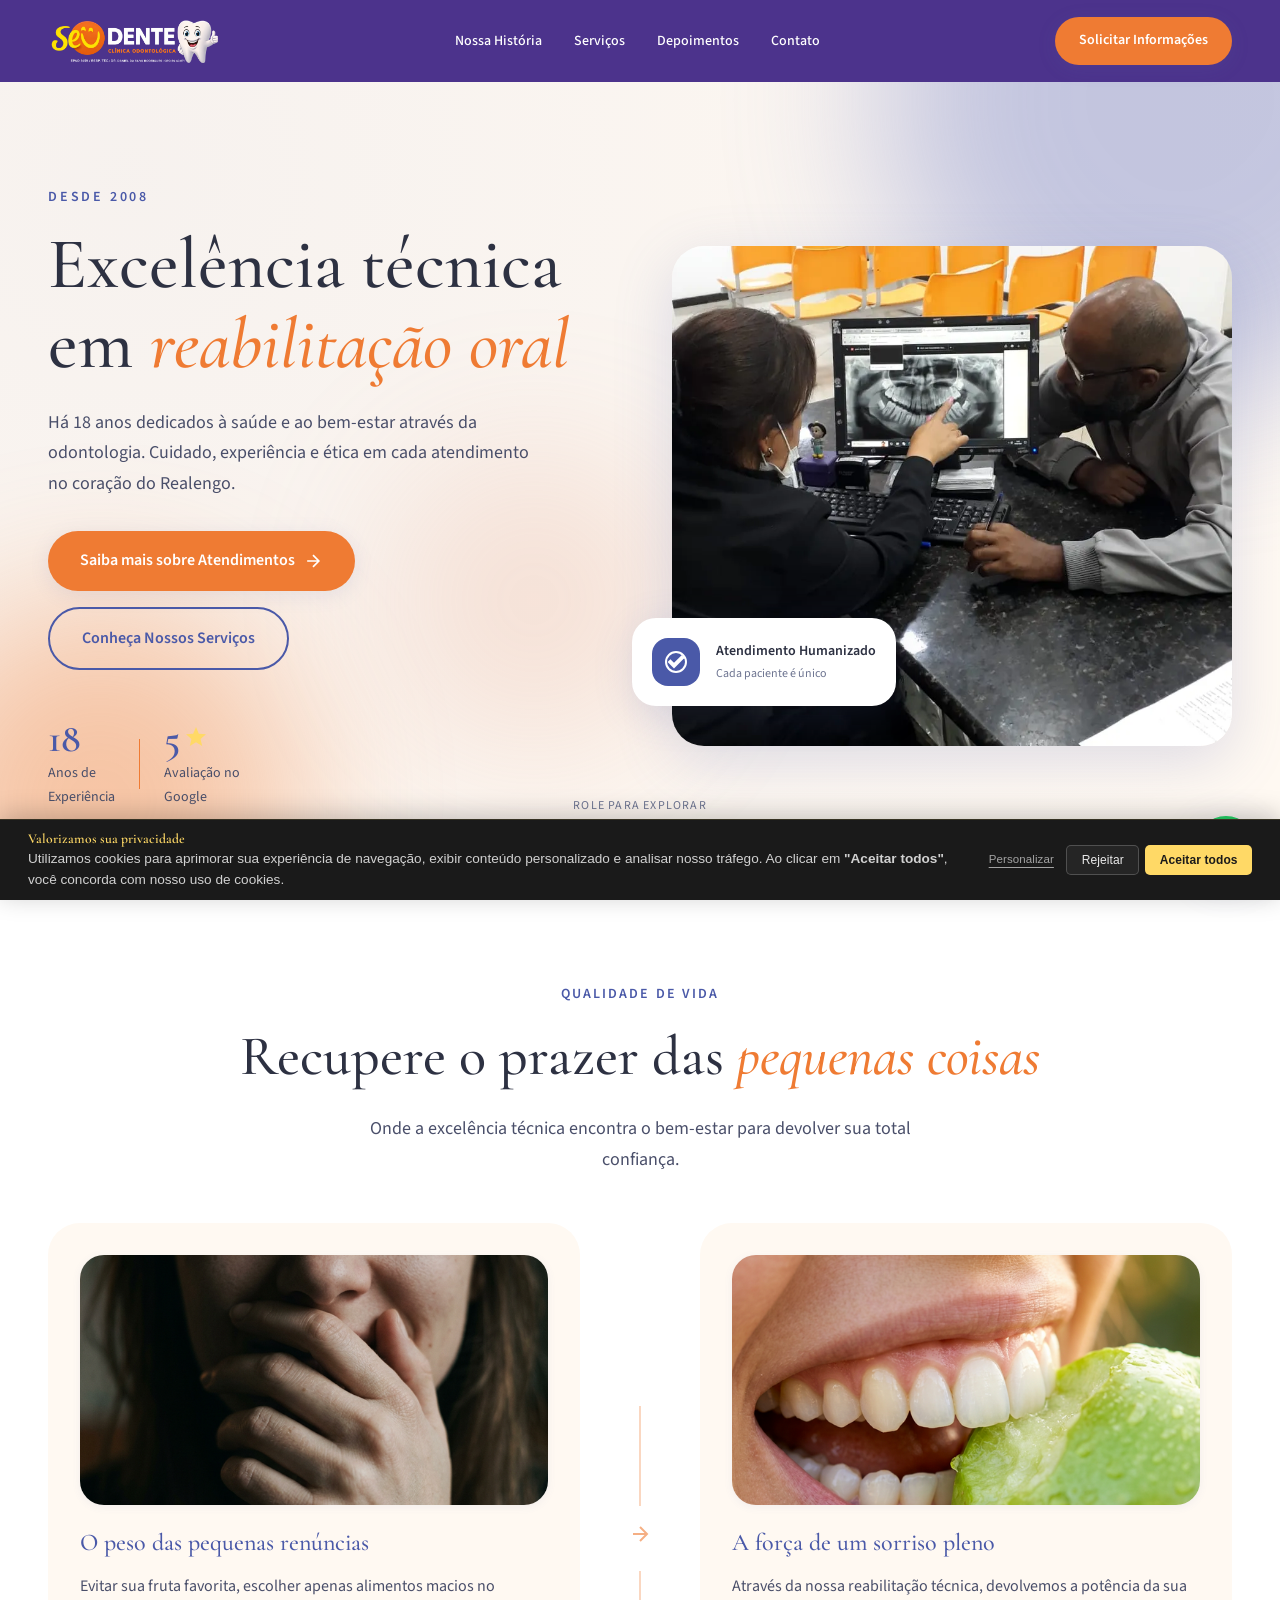
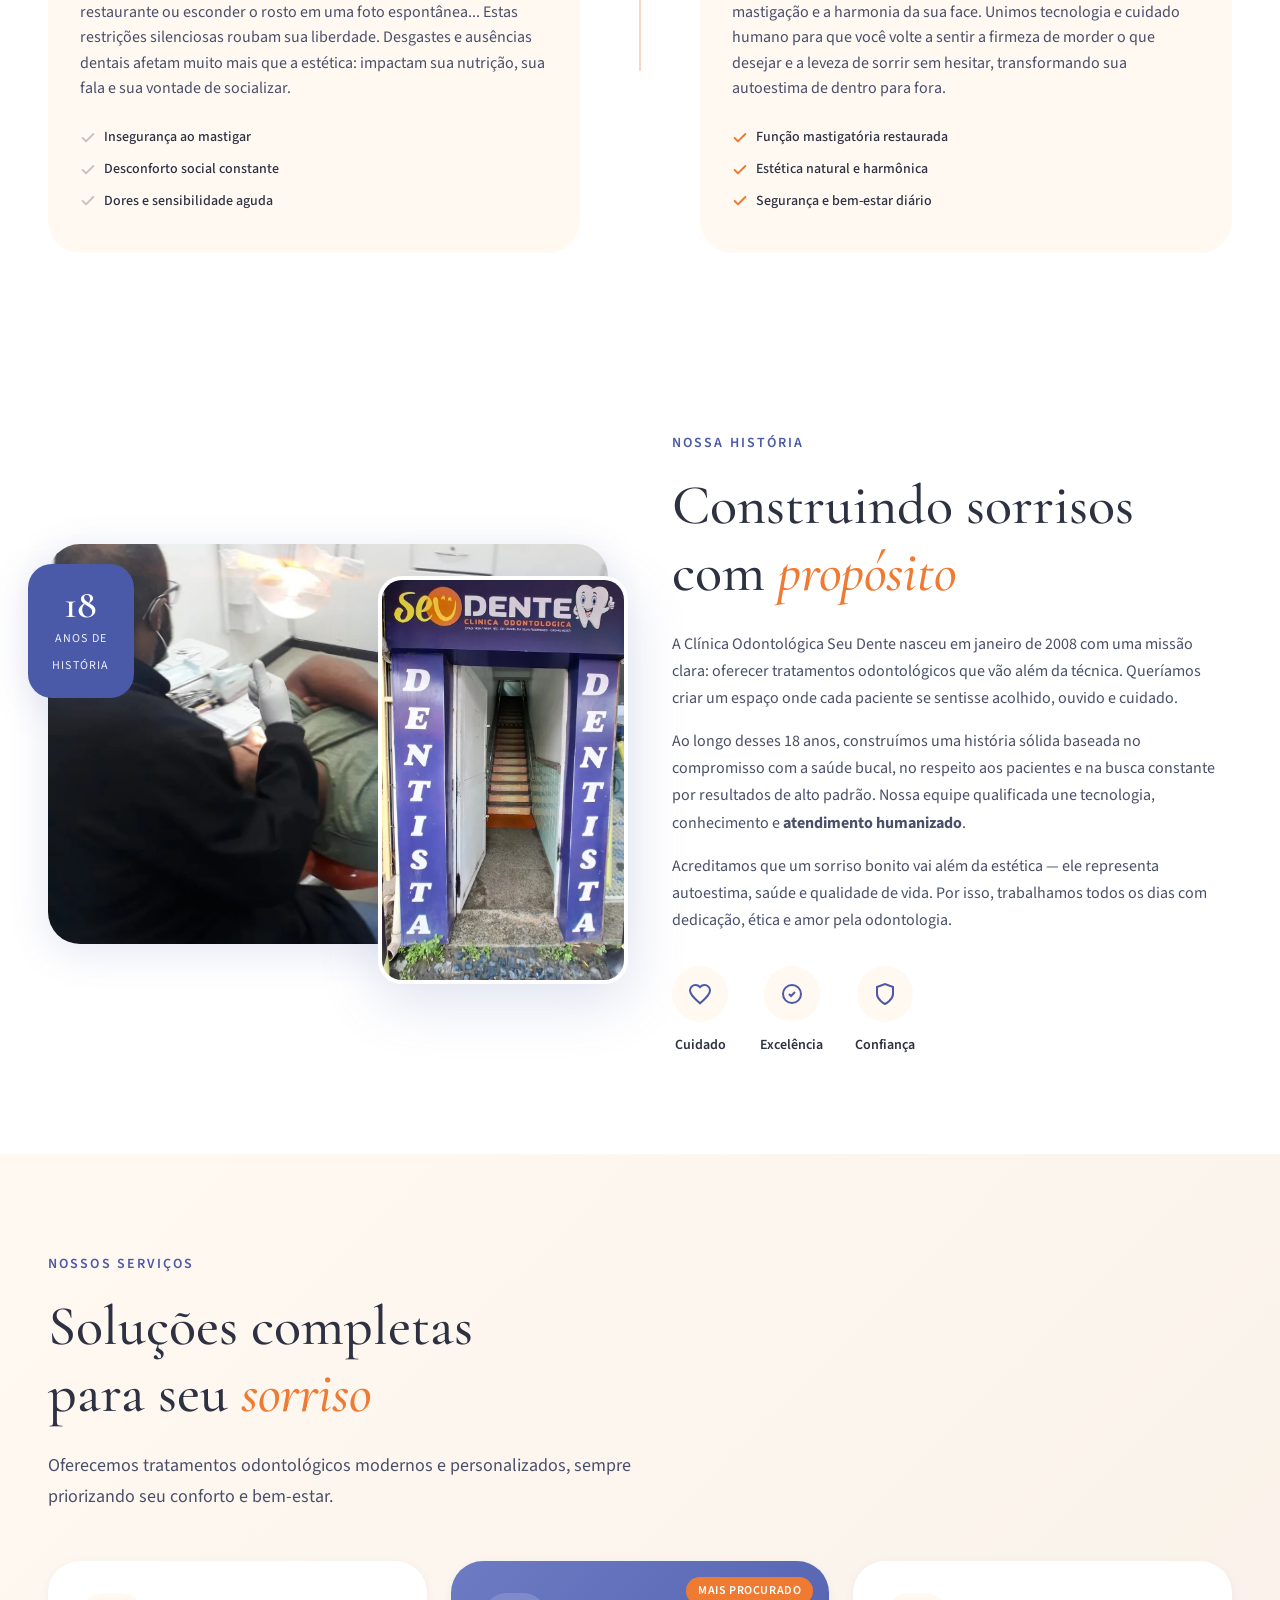
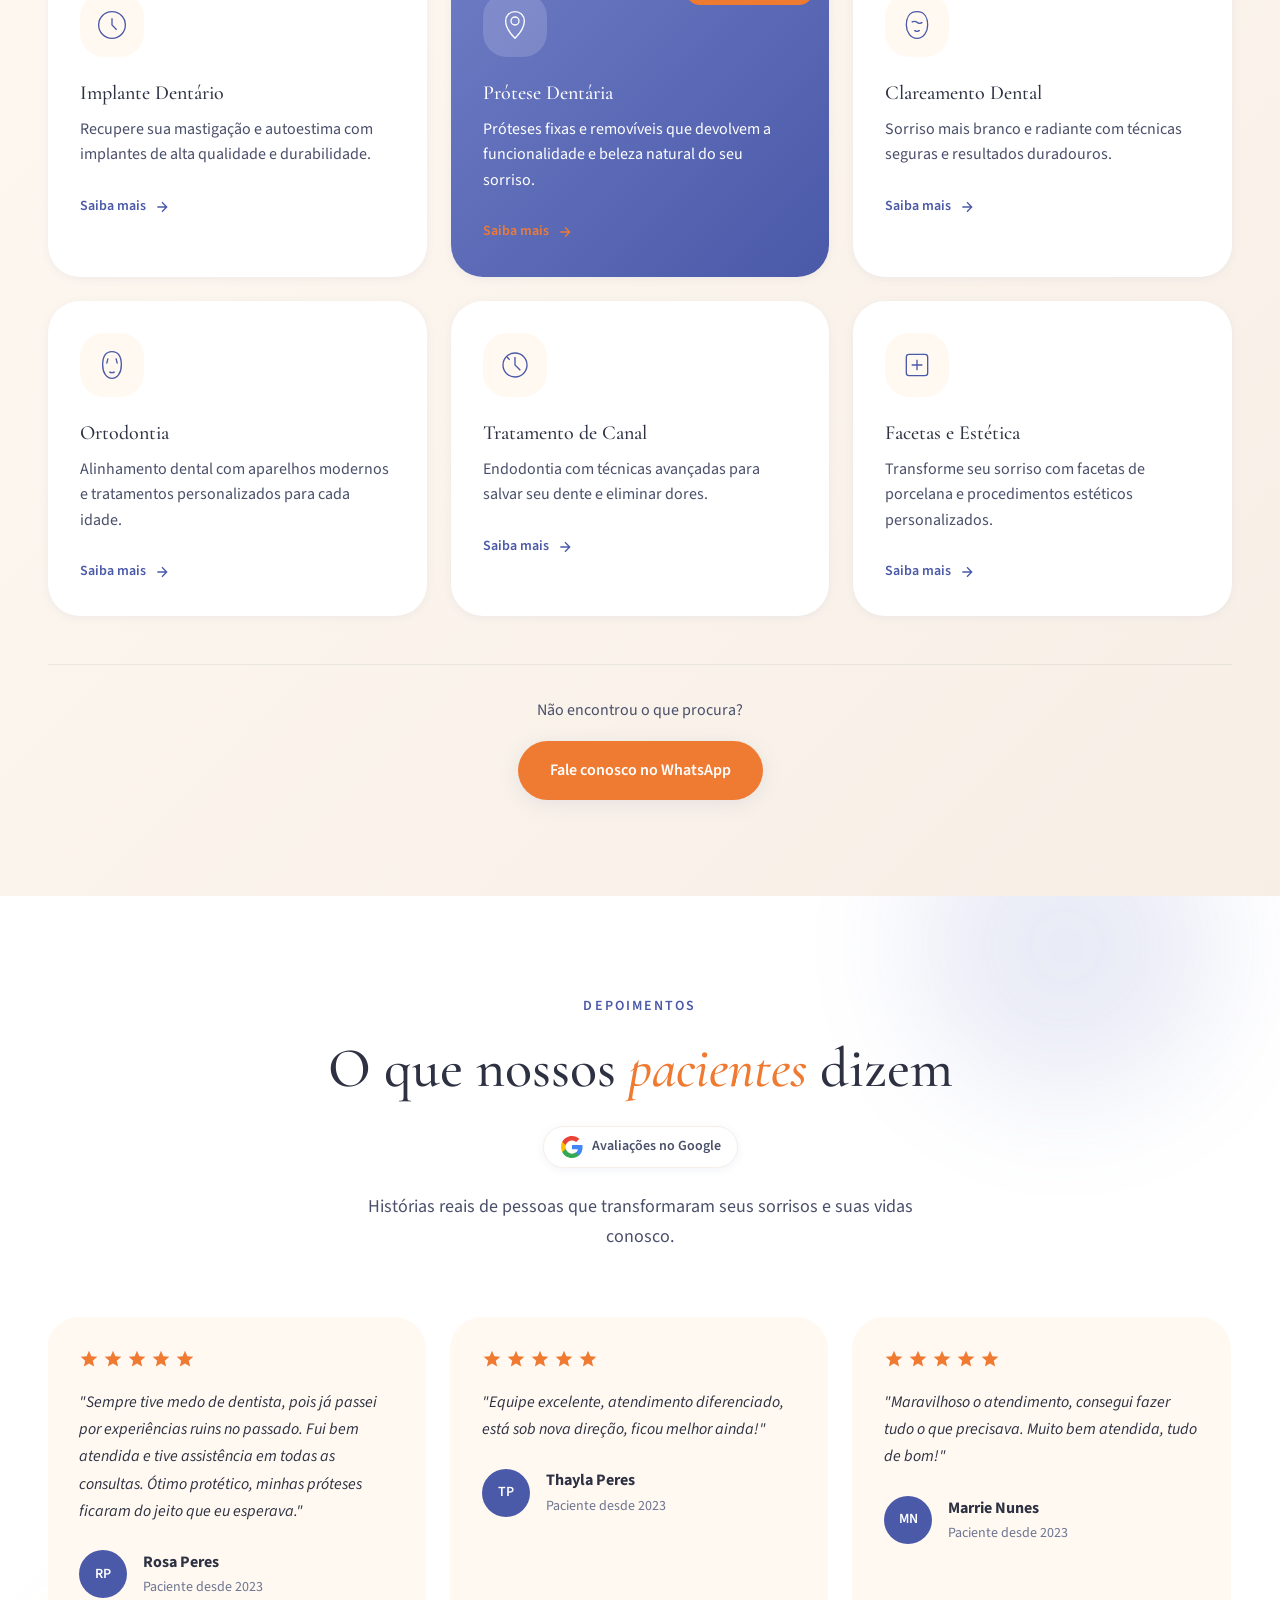
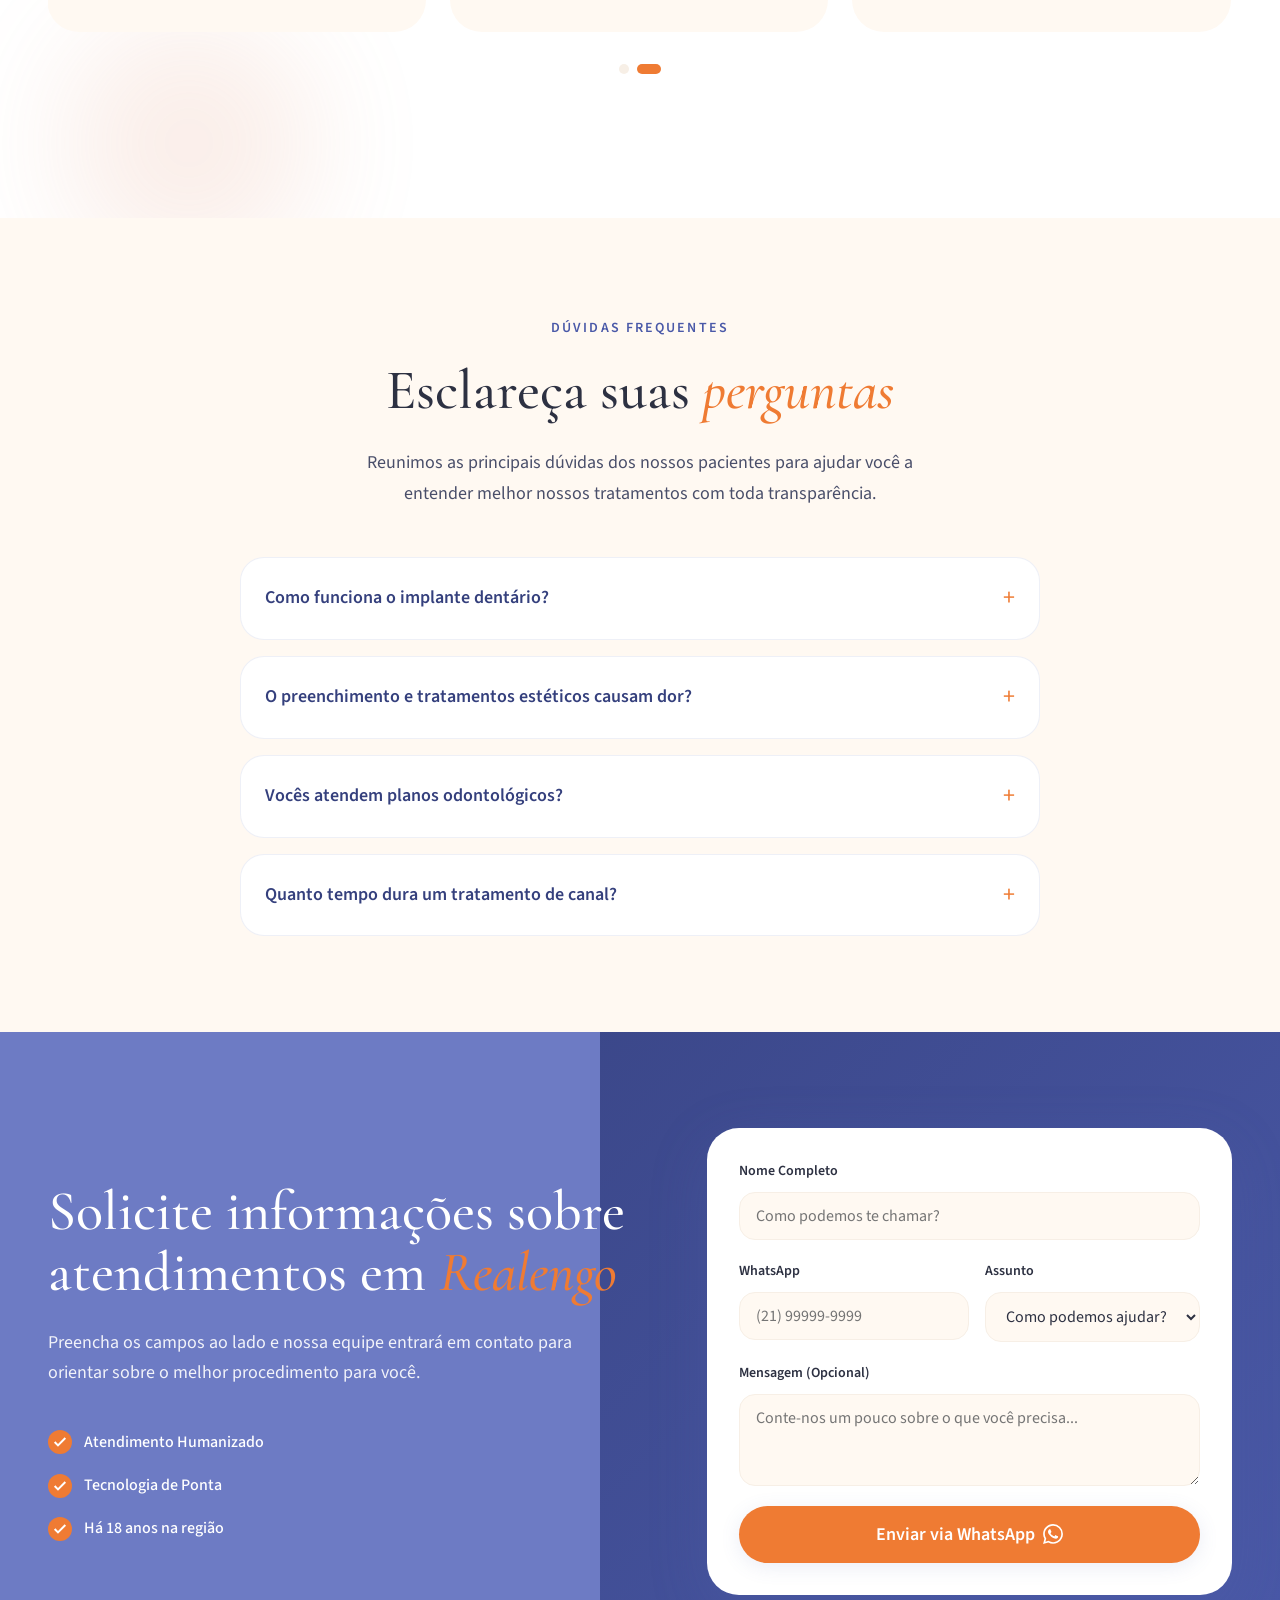
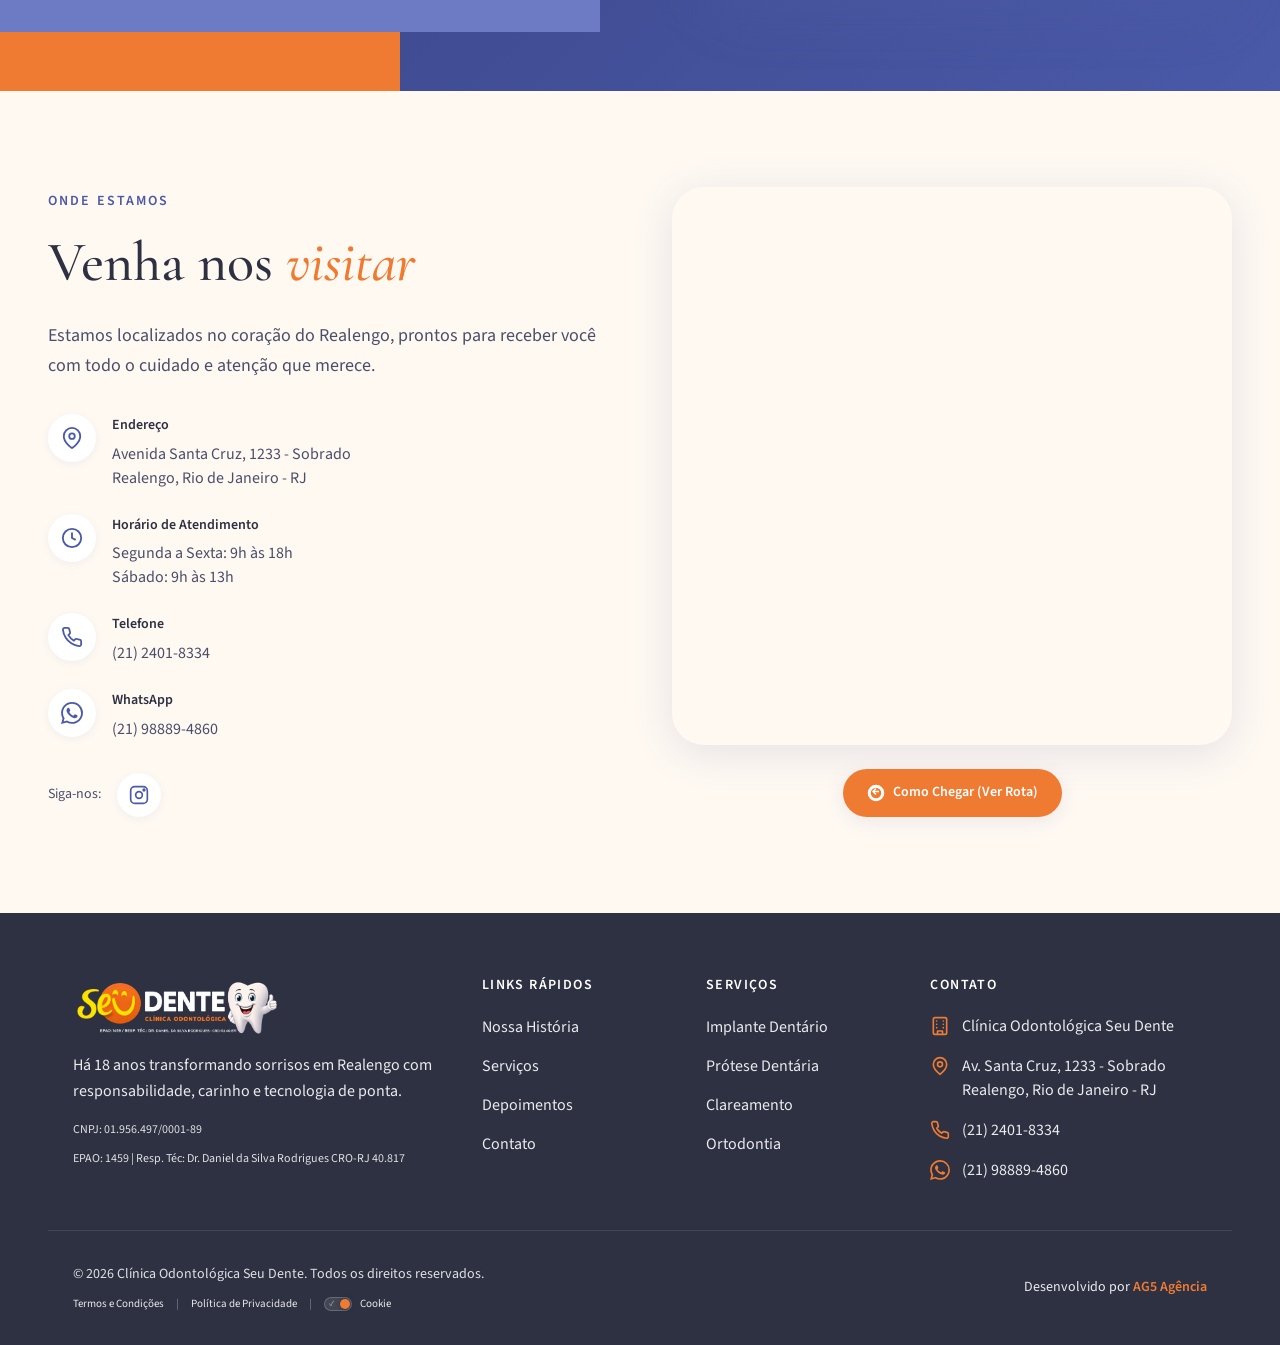
==== commit f5851c41: "fix: Ajuste schema e PageSpeed" ====
--- a/index.html
+++ b/index.html
@@ -13,7 +13,10 @@
         href="https://fonts.googleapis.com/css2?family=Cormorant+Garamond:ital,wght@0,400;0,500;0,600;1,400&family=Source+Sans+3:wght@300;400;500;600&display=swap"
         rel="stylesheet">
     <link rel="stylesheet" href="style.css">
-    <link rel="stylesheet" href="cookie-banner.css">
+
+    <!-- CSS Assíncrono para o Cookie Banner (Não-crítico) -->
+    <link rel="preload" href="cookie-banner.css" as="style">
+    <link rel="stylesheet" href="cookie-banner.css" media="print" onload="this.media='all'">
 
     <!-- Preload Assets Críticos (LCP & Performance) -->
     <link rel="preload"
@@ -28,8 +31,8 @@
     <meta property="og:description"
         content="Há 18 anos dedicados à saúde bucal com ética e cuidado no coração de Realengo. Conheça nossos tratamentos.">
     <meta property="og:image"
-        content="https://seudenterealengo.com.br/assets/clinica+odontologica+seu+dente-odontologia-dentista-implante+dentario-em-realengo-rio+de+janeiro-rj%20(5).webp">
-    <meta property="og:url" content="https://seudenterealengo.com.br/">
+        content="https://www.seudente.ag5agencia.site/assets/clinica+odontologica+seu+dente-odontologia-dentista-implante+dentario-em-realengo-rio+de+janeiro-rj%20(5).webp">
+    <meta property="og:url" content="https://www.seudente.ag5agencia.site/">
     <meta property="og:type" content="website">
     <meta property="og:site_name" content="Clínica Odontológica Seu Dente">
     <meta property="og:locale" content="pt_BR">
@@ -37,10 +40,10 @@
     <meta name="twitter:title" content="Seu Dente | Odontologia Humanizada há 18 Anos">
     <meta name="twitter:description" content="Há 18 anos cuidando do seu sorriso com excelência em Realengo, RJ.">
     <meta name="twitter:image"
-        content="https://seudenterealengo.com.br/assets/clinica+odontologica+seu+dente-odontologia-dentista-implante+dentario-em-realengo-rio+de+janeiro-rj%20(5).webp">
+        content="https://www.seudente.ag5agencia.site/assets/clinica+odontologica+seu+dente-odontologia-dentista-implante+dentario-em-realengo-rio+de+janeiro-rj%20(5).webp">
 
     <!-- URL Canônica -->
-    <link rel="canonical" href="https://seudenterealengo.com.br/">
+    <link rel="canonical" href="https://www.seudente.ag5agencia.site/">
 
     <!-- Favicon -->
     <link rel="icon" href="assets/icon-empresa-original.webp" type="image/webp">
@@ -52,13 +55,13 @@
       "@graph": [
         {
           "@type": "Dentist",
-          "@id": "https://seudenterealengo.com.br/#negocio",
+          "@id": "https://www.seudente.ag5agencia.site/#negocio",
           "name": "Clínica Odontológica Seu Dente",
           "alternateName": "Seu Dente",
-          "url": "https://seudenterealengo.com.br/",
-          "logo": "https://seudenterealengo.com.br/assets/icon-empresa-original.webp",
+          "url": "https://www.seudente.ag5agencia.site/",
+          "logo": "https://www.seudente.ag5agencia.site/assets/icon-empresa-original.webp",
           "image": [
-            "https://seudenterealengo.com.br/assets/clinica+odontologica+seu+dente-odontologia-dentista-implante+dentario-em-realengo-rio+de+janeiro-rj%20(5).webp"
+            "https://www.seudente.ag5agencia.site/assets/clinica+odontologica+seu+dente-odontologia-dentista-implante+dentario-em-realengo-rio+de+janeiro-rj%20(5).webp"
           ],
           "description": "Clínica Odontológica Seu Dente - 18 anos cuidando do seu sorriso com excelência em Realengo, RJ.",
           "telephone": "+55-21-2401-8334",
@@ -121,7 +124,7 @@
                   "name": "Implante Dentário",
                   "description": "Recupere sua mastigação e autoestima com implantes de alta qualidade e durabilidade.",
                   "areaServed": "Rio de Janeiro – RJ",
-                  "provider": { "@id": "https://seudenterealengo.com.br/#negocio" }
+                  "provider": { "@id": "https://www.seudente.ag5agencia.site/#negocio" }
                 }
               },
               {
@@ -131,7 +134,7 @@
                   "name": "Prótese Dentária",
                   "description": "Próteses fixas e removíveis que devolvem a funcionalidade e beleza natural do sorriso.",
                   "areaServed": "Rio de Janeiro – RJ",
-                  "provider": { "@id": "https://seudenterealengo.com.br/#negocio" }
+                  "provider": { "@id": "https://www.seudente.ag5agencia.site/#negocio" }
                 }
               },
               {
@@ -141,7 +144,7 @@
                   "name": "Clareamento Dental",
                   "description": "Sorriso mais branco e radiante com técnicas seguras e resultados duradouros.",
                   "areaServed": "Rio de Janeiro – RJ",
-                  "provider": { "@id": "https://seudenterealengo.com.br/#negocio" }
+                  "provider": { "@id": "https://www.seudente.ag5agencia.site/#negocio" }
                 }
               },
               {
@@ -151,7 +154,7 @@
                   "name": "Ortodontia",
                   "description": "Alinhamento dental com aparelhos modernos e tratamentos personalizados.",
                   "areaServed": "Rio de Janeiro – RJ",
-                  "provider": { "@id": "https://seudenterealengo.com.br/#negocio" }
+                  "provider": { "@id": "https://www.seudente.ag5agencia.site/#negocio" }
                 }
               },
               {
@@ -161,7 +164,7 @@
                   "name": "Tratamento de Canal",
                   "description": "Endodontia com técnicas avançadas para salvar seu dente e eliminar dores.",
                   "areaServed": "Rio de Janeiro – RJ",
-                  "provider": { "@id": "https://seudenterealengo.com.br/#negocio" }
+                  "provider": { "@id": "https://www.seudente.ag5agencia.site/#negocio" }
                 }
               },
               {
@@ -171,7 +174,7 @@
                   "name": "Facetas e Estética",
                   "description": "Transforme seu sorriso com facetas de porcelana e procedimentos estéticos personalizados.",
                   "areaServed": "Rio de Janeiro – RJ",
-                  "provider": { "@id": "https://seudenterealengo.com.br/#negocio" }
+                  "provider": { "@id": "https://www.seudente.ag5agencia.site/#negocio" }
                 }
               }
             ]
@@ -184,31 +187,32 @@
             "worstRating": "1"
           },
           "sameAs": [
-            "https://share.google/ee7phTTc5PPBQcjTp",
+            "https://www.google.com/maps?sca_esv=5e11387e8a170f54&output=search&q=clinica+odontologica+seu+dente+realengo&source=lnms&fbs=[base64]&entry=mc&ved=1t:200715&ictx=111",
+            "https://share.google/W7L02RHiosuj7Kzho"
             "https://instagram.com/seudenterealengo"
           ]
         },
         {
           "@type": "WebSite",
-          "@id": "https://seudenterealengo.com.br/#website",
-          "url": "https://seudenterealengo.com.br/",
+          "@id": "https://www.seudente.ag5agencia.site/#website",
+          "url": "https://www.seudente.ag5agencia.site/",
           "name": "Clínica Odontológica Seu Dente",
-          "publisher": { "@id": "https://seudenterealengo.com.br/#negocio" },
+          "publisher": { "@id": "https://www.seudente.ag5agencia.site/#negocio" },
           "inLanguage": "pt-BR"
         },
         {
           "@type": "WebPage",
-          "@id": "https://seudenterealengo.com.br/#webpage",
-          "url": "https://seudenterealengo.com.br/",
+          "@id": "https://www.seudente.ag5agencia.site/#webpage",
+          "url": "https://www.seudente.ag5agencia.site/",
           "name": "Seu Dente | Odontologia Humanizada há 18 Anos",
           "description": "Clínica Odontológica Seu Dente - 18 anos cuidando do seu sorriso com excelência em Realengo, RJ.",
-          "isPartOf": { "@id": "https://seudenterealengo.com.br/#website" },
-          "about": { "@id": "https://seudenterealengo.com.br/#negocio" },
+          "isPartOf": { "@id": "https://www.seudente.ag5agencia.site/#website" },
+          "about": { "@id": "https://www.seudente.ag5agencia.site/#negocio" },
           "inLanguage": "pt-BR"
         },
         {
           "@type": "FAQPage",
-          "@id": "https://seudenterealengo.com.br/#faq",
+          "@id": "https://www.seudente.ag5agencia.site/#faq",
           "mainEntity": [
             {
               "@type": "Question",
@@ -332,7 +336,8 @@
             <div class="hero-image-wrapper">
                 <div class="hero-image">
                     <img src="assets/clinica+odontologica+seu+dente-odontologia-dentista-implante+dentario-em-realengo-rio+de+janeiro-rj%20(5).webp"
-                        alt="Clínica Odontológica Seu Dente - Realengo" width="600" height="800">
+                        alt="Clínica Odontológica Seu Dente - Realengo" width="600" height="800" fetchpriority="high"
+                        loading="eager">
                     <div class="hero-image-shape"></div>
                 </div>
                 <div class="floating-card">
@@ -432,11 +437,11 @@
                 <div class="sobre-images">
                     <div class="sobre-image-main">
                         <img src="assets/clinica+odontologica+seu+dente-odontologia-dentista-implante+dentario-em-realengo-rio+de+janeiro-rj%20(4).webp"
-                            alt="Equipe Seu Dente em Realengo" width="500" height="400">
+                            alt="Equipe Seu Dente em Realengo" width="500" height="400" loading="lazy">
                     </div>
                     <div class="sobre-image-secondary">
                         <img src="assets/clinica+odontologica+seu+dente-odontologia-dentista-implante+dentario-em-realengo-rio+de+janeiro-rj%20(3).webp"
-                            alt="Clínica Odontológica Seu Dente - Interior" width="300" height="250">
+                            alt="Clínica Odontológica Seu Dente - Interior" width="300" height="250" loading="lazy">
                     </div>
                     <div class="experience-badge">
                         <span class="exp-number">18</span>
@@ -1418,7 +1423,7 @@
         </div><!-- /.ck-modal__box -->
     </div><!-- /#ck-modal -->
 
-    <script src="script.js"></script>
+    <script src="script.js" defer></script>
     <script src="cookie-banner.js" defer></script>
 </body>
 
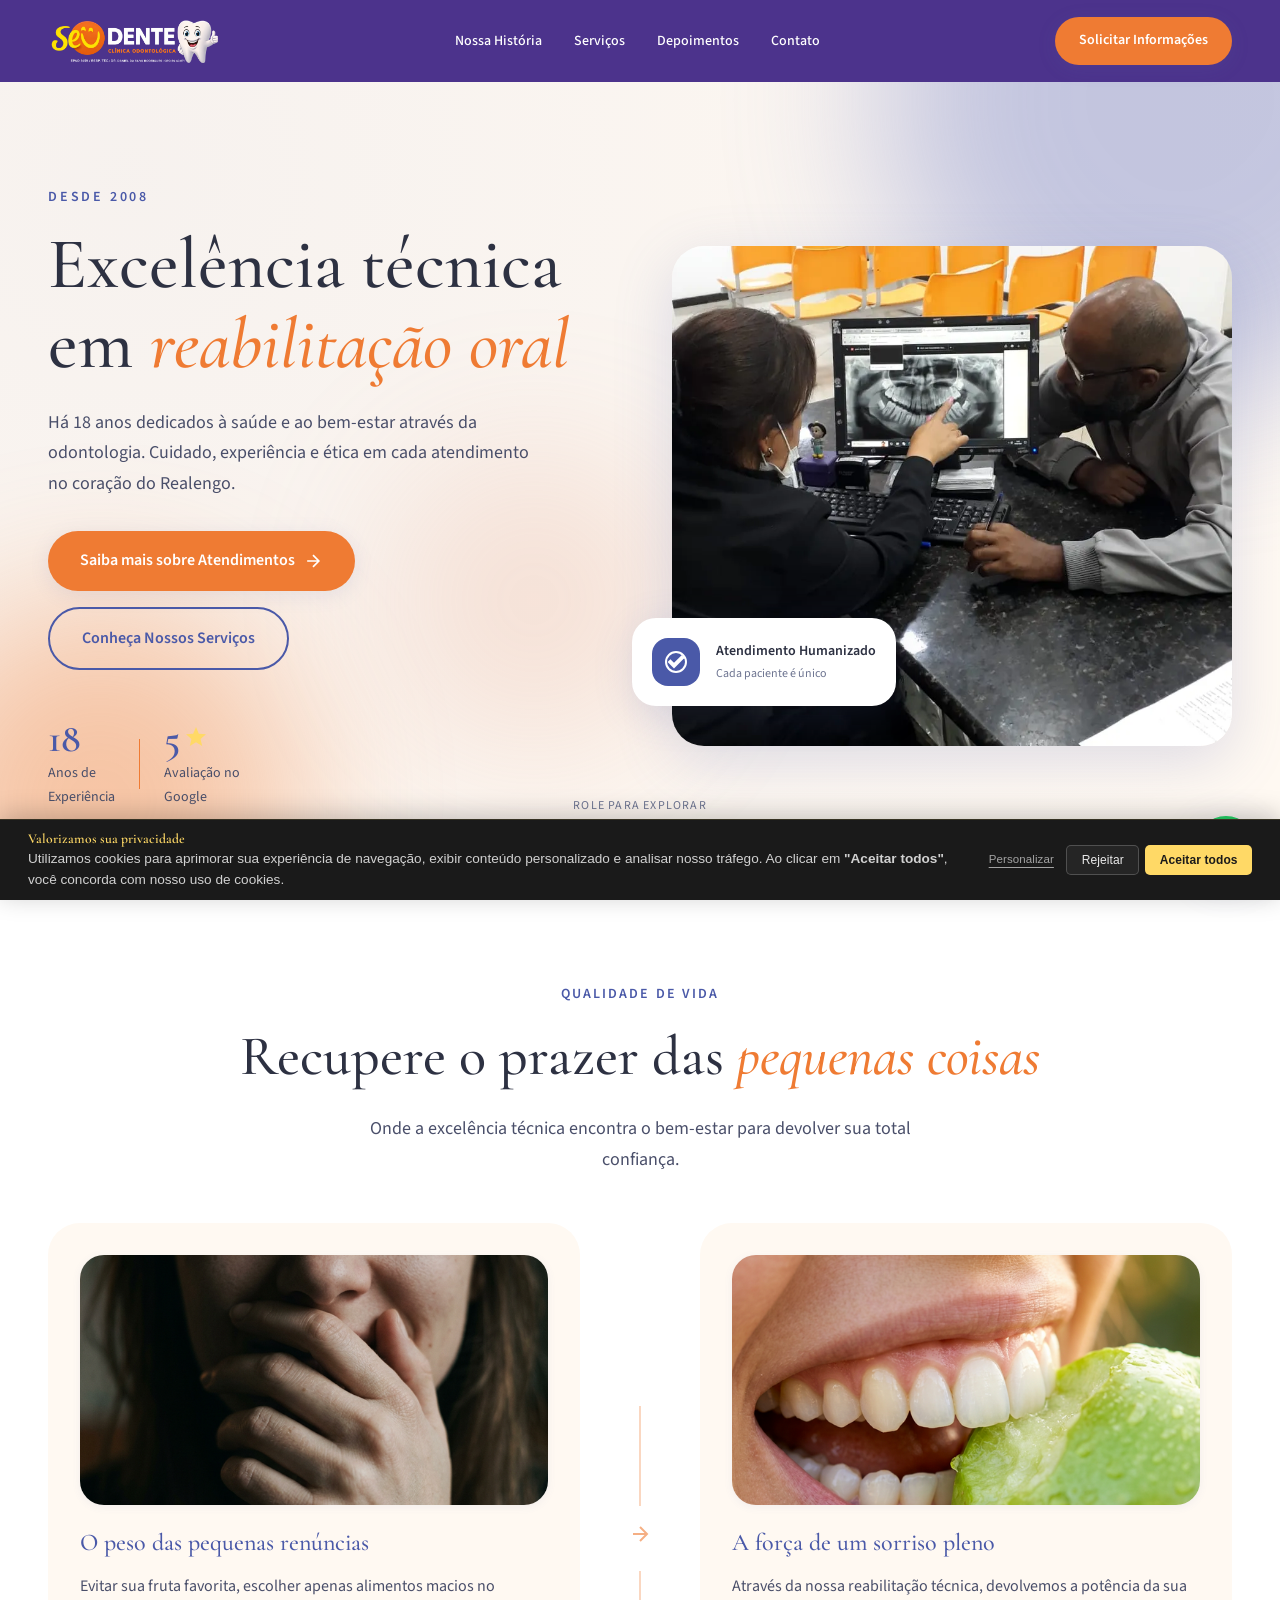
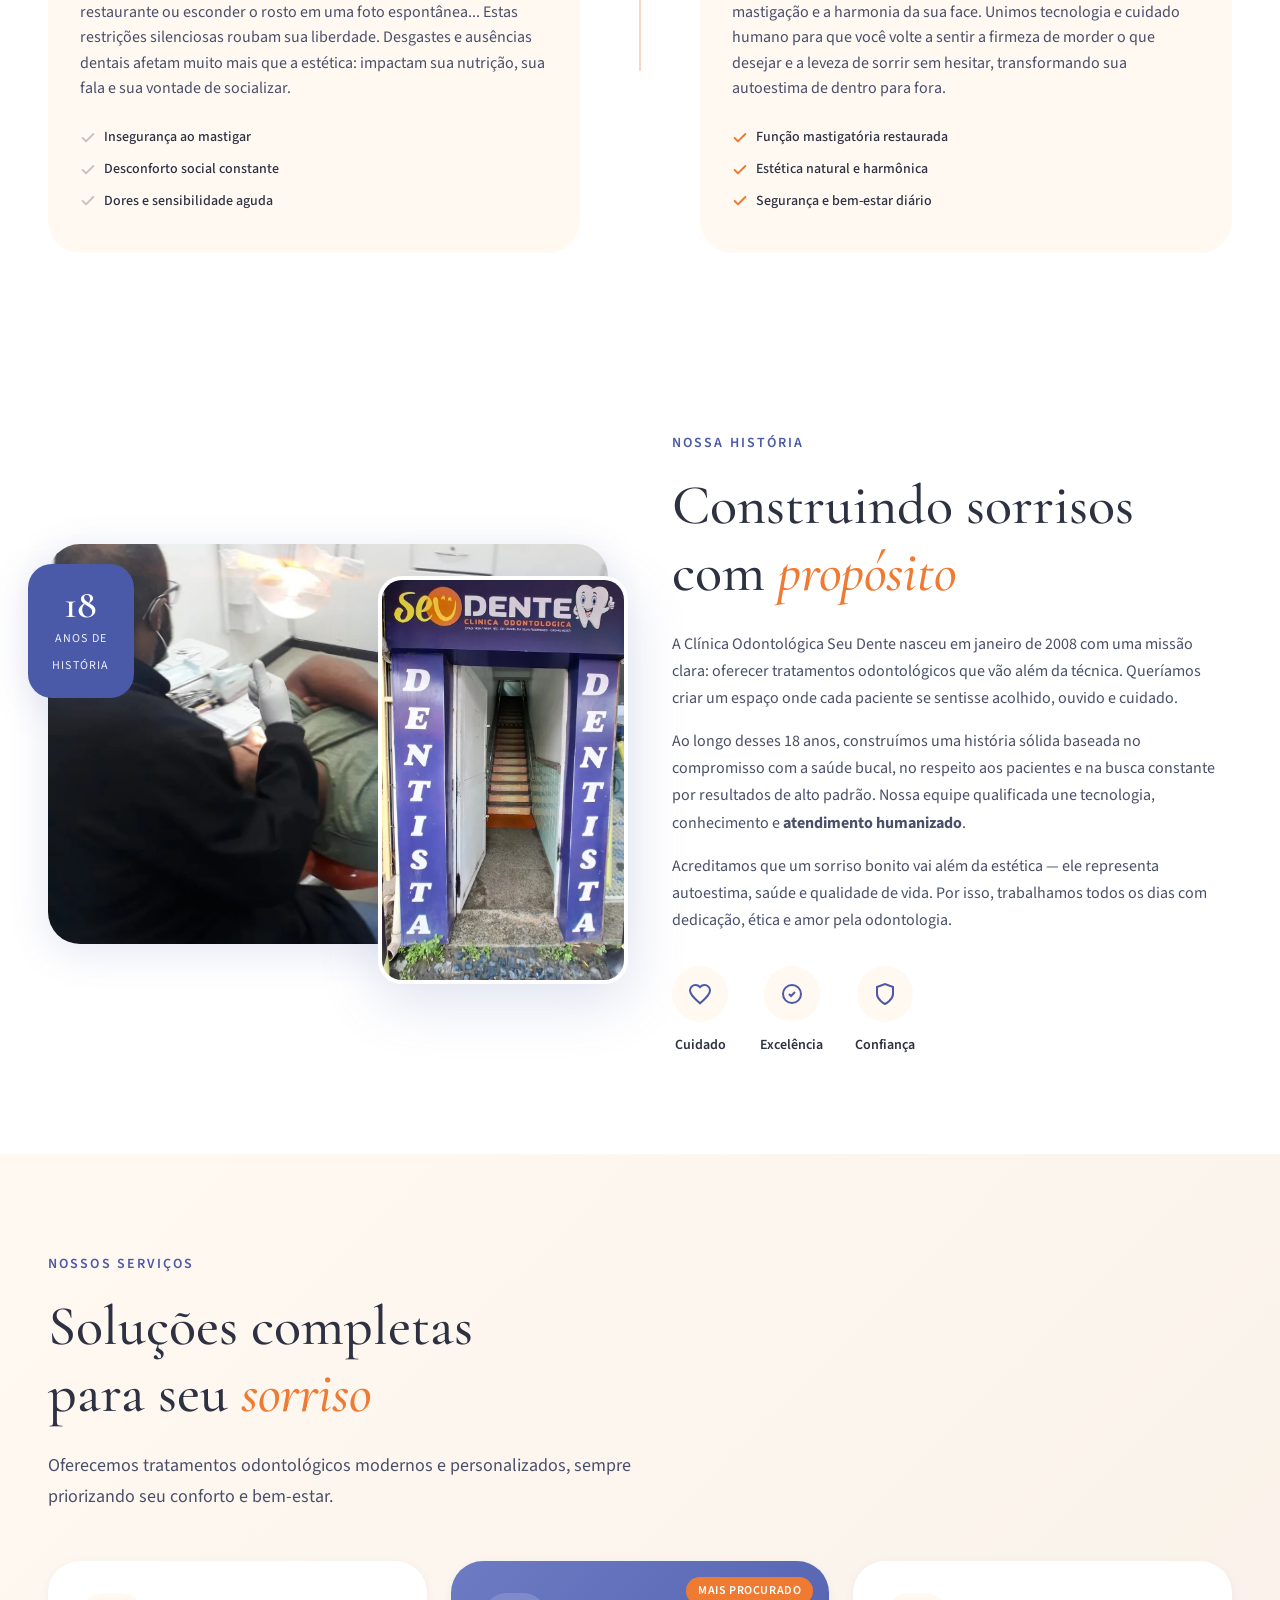
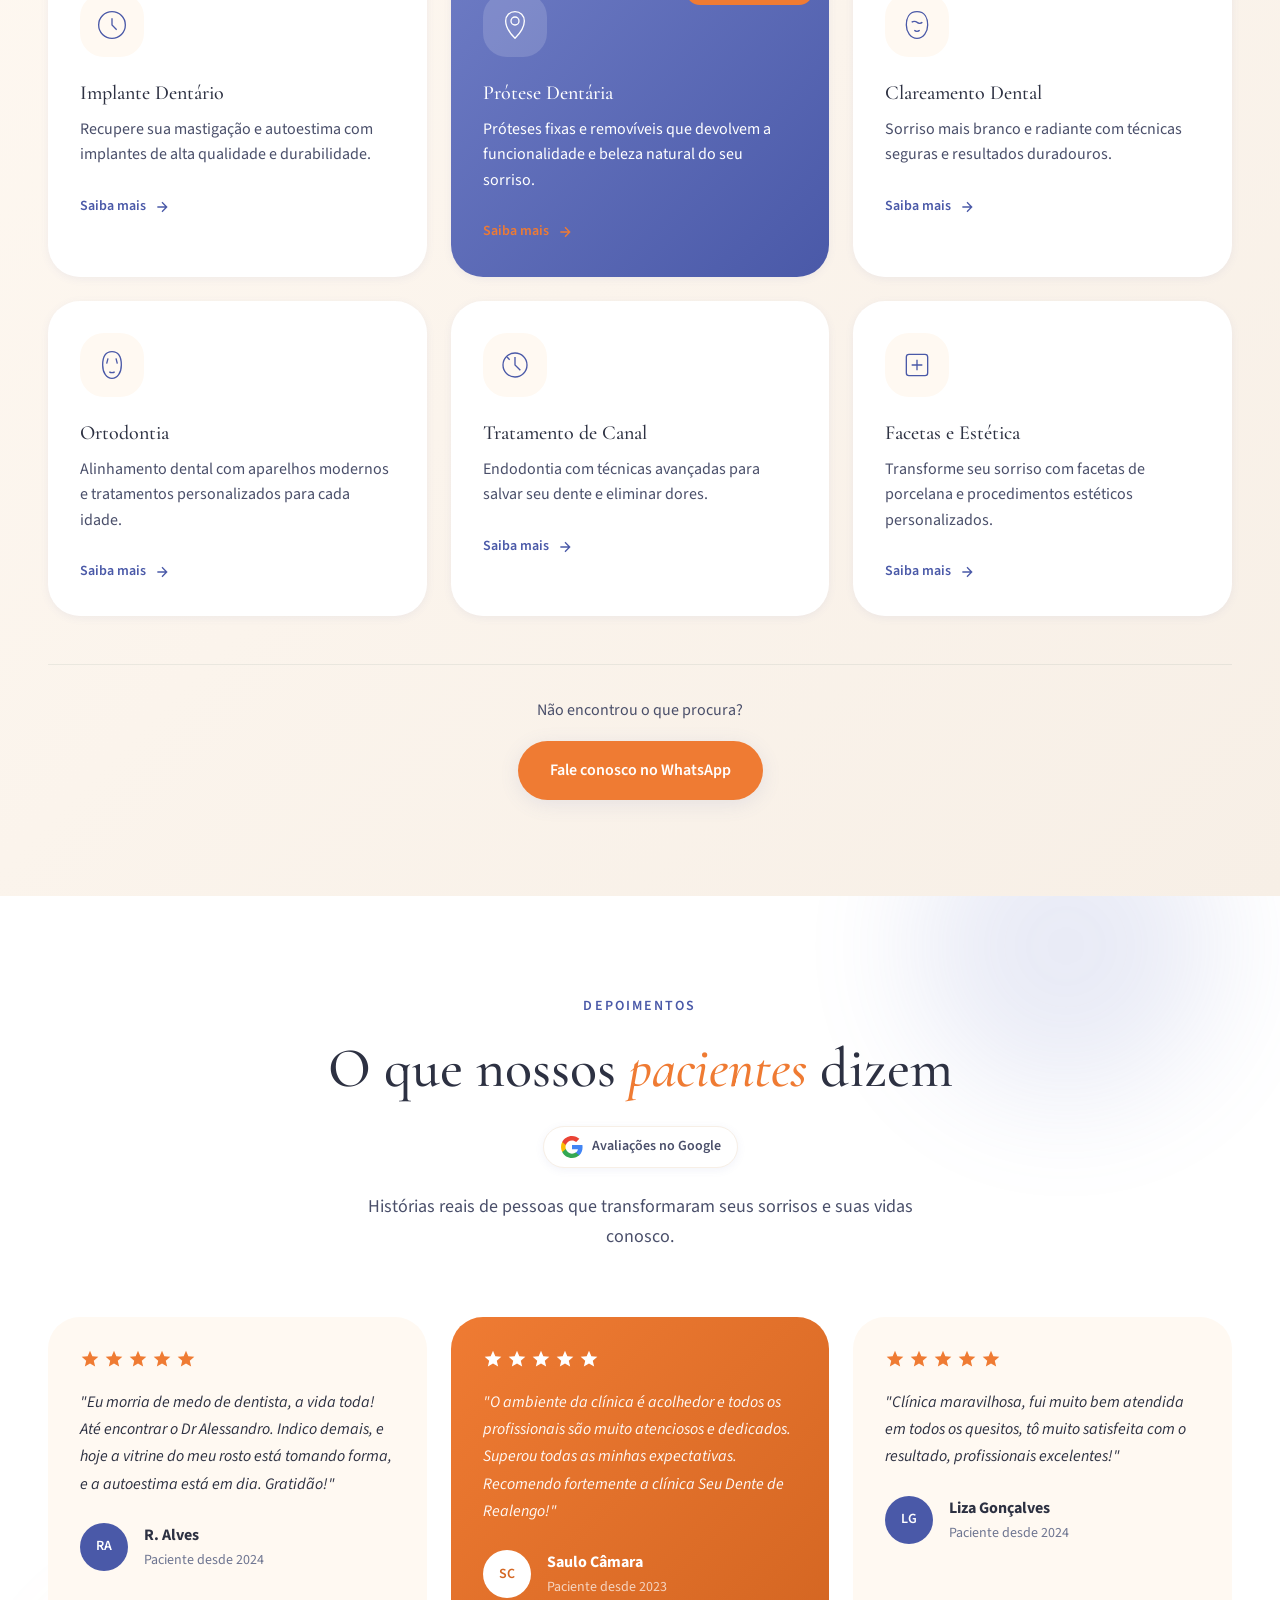
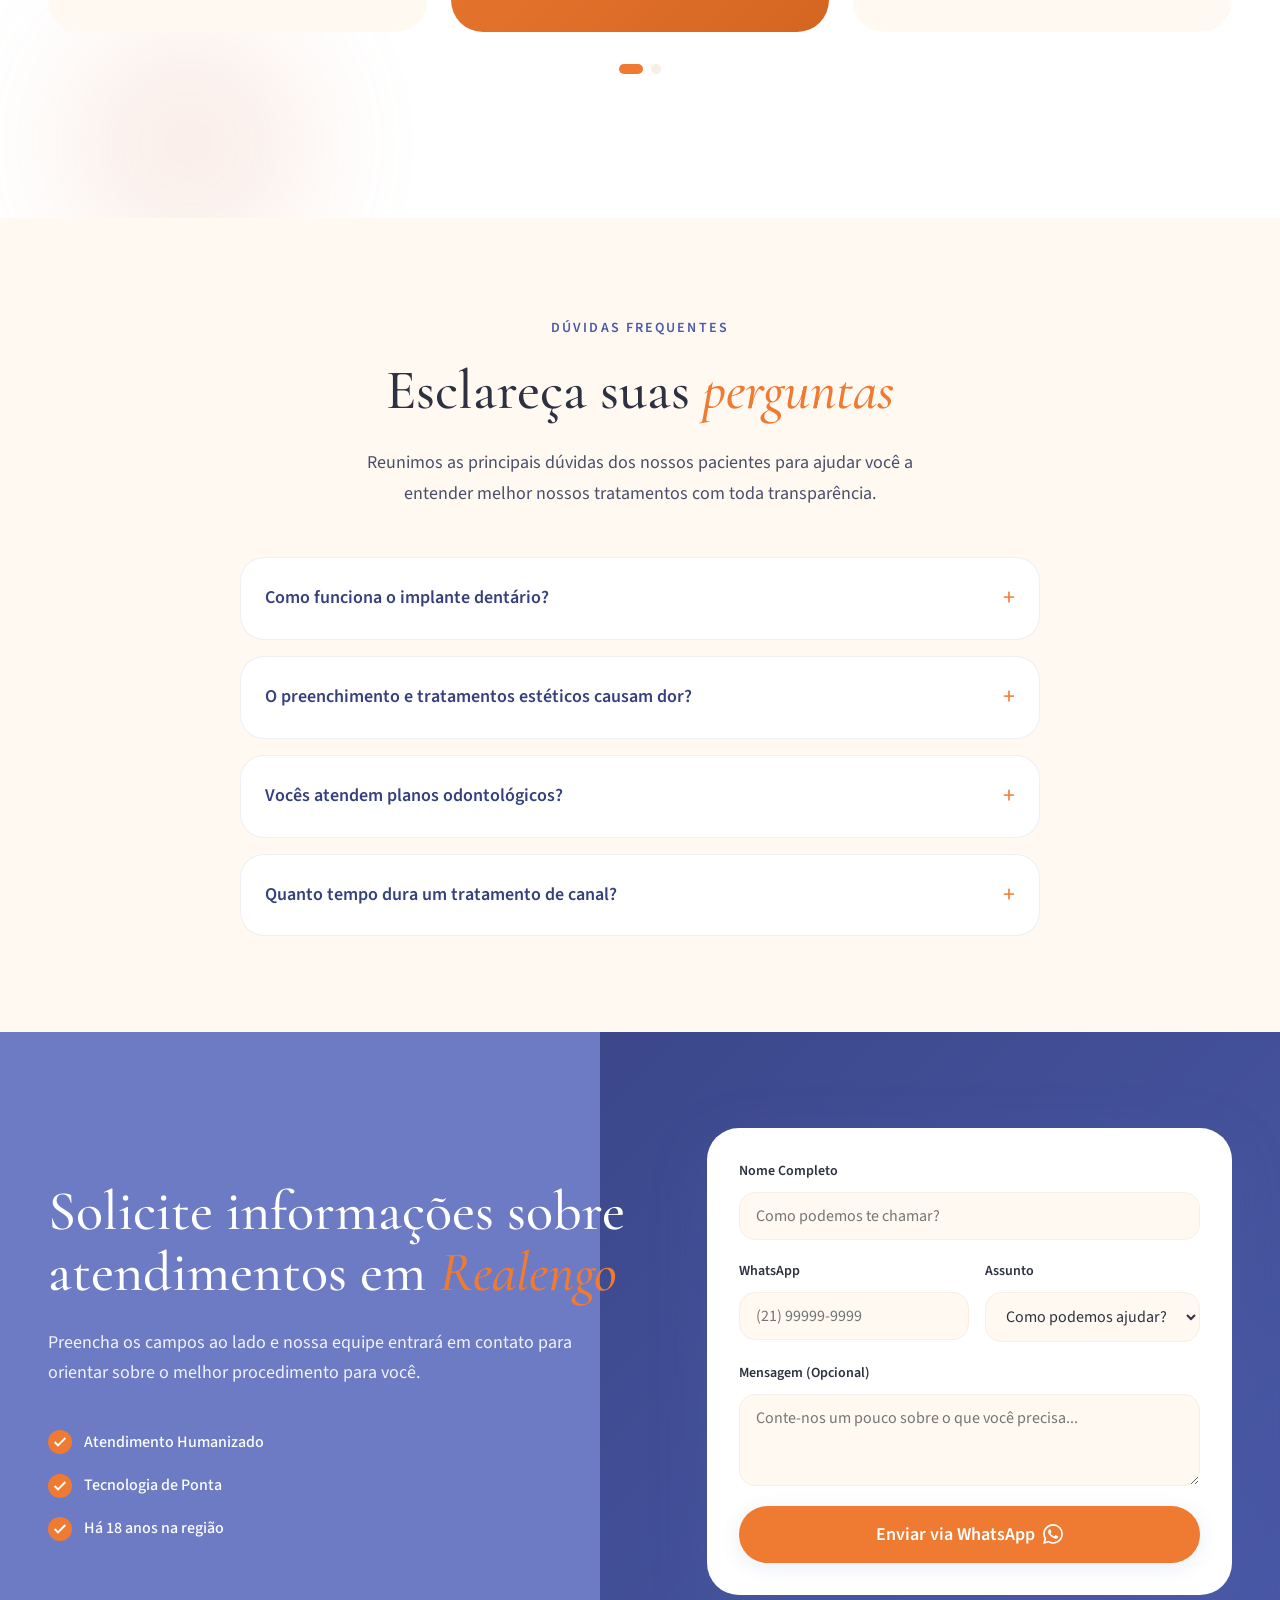
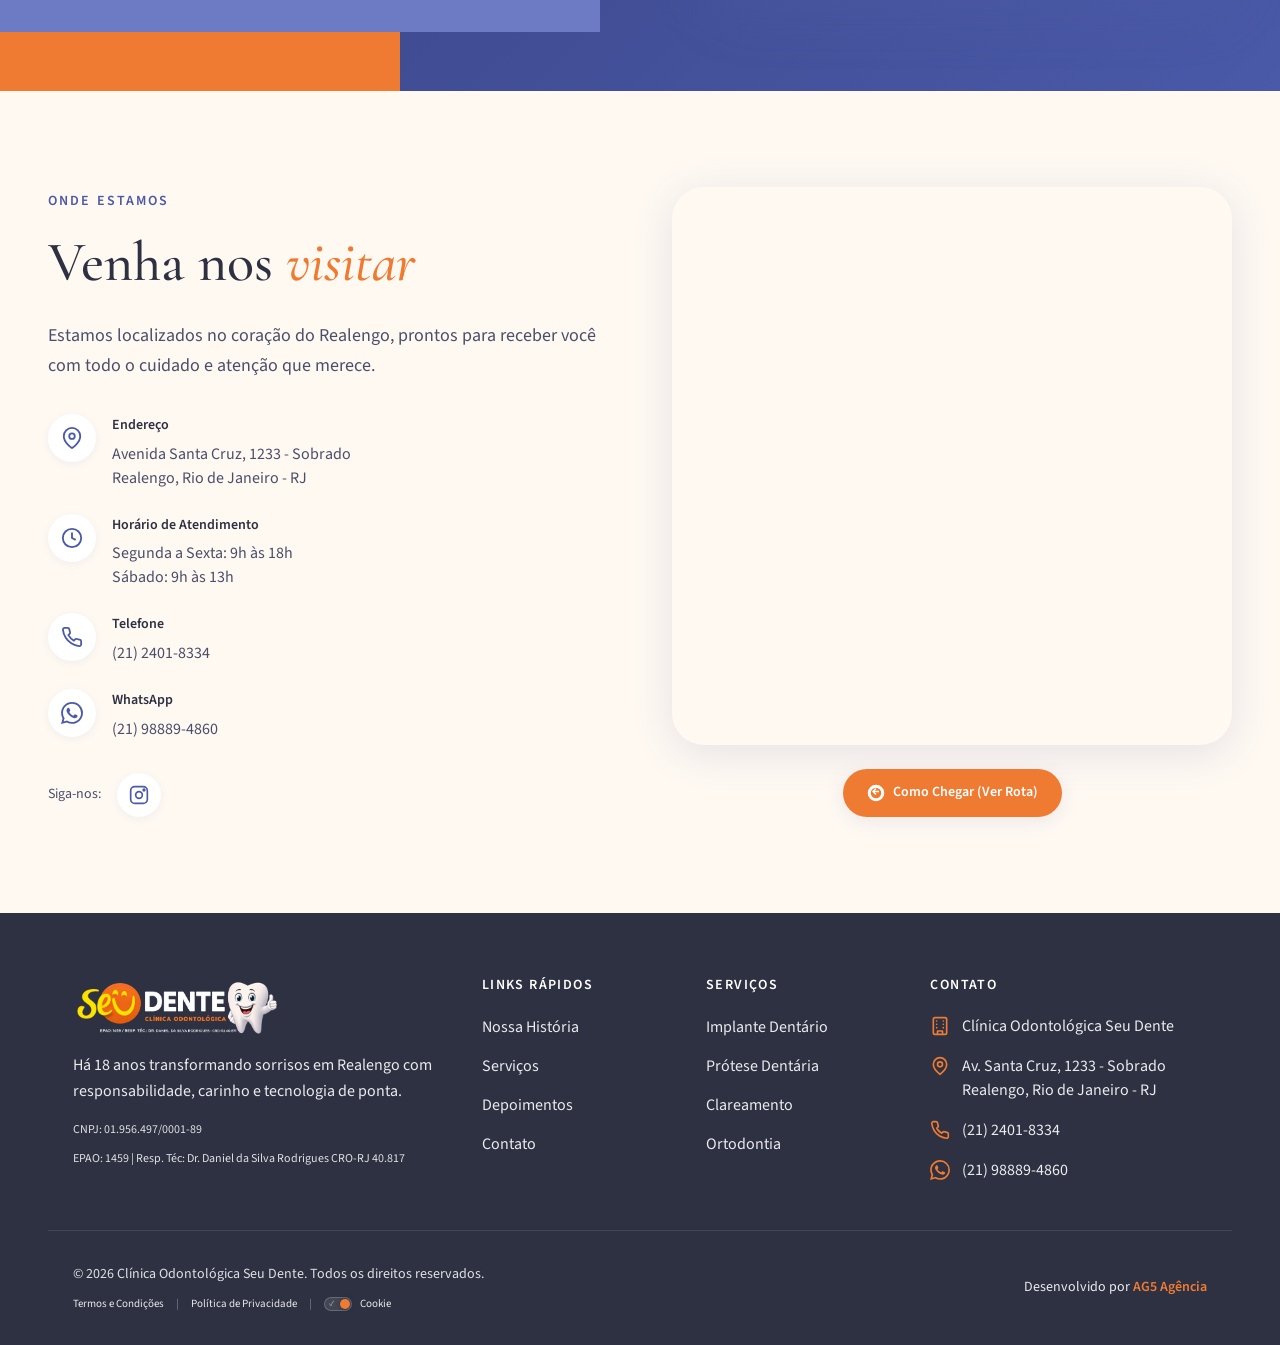
==== commit 3f9f70ff: "fix: Alterações no arquivo index.html" ====
--- a/index.html
+++ b/index.html
@@ -6,7 +6,7 @@
     <meta name="viewport" content="width=device-width, initial-scale=1.0">
     <meta name="description"
         content="Clínica Odontológica Seu Dente - 18 anos cuidando do seu sorriso com excelência em Realengo, RJ. Implantes, próteses, ortodontia e mais.">
-    <title>Seu Dente | Odontologia Humanizada há 18 Anos</title>
+    <title>Clínica Odontológica em Realengo - Seu Dente | Excelência técnica em reabilitação oral!</title>
     <link rel="preconnect" href="https://fonts.googleapis.com">
     <link rel="preconnect" href="https://fonts.gstatic.com" crossorigin>
     <link
@@ -27,7 +27,8 @@
         as="image">
 
     <!-- SEO & Compartilhamento (OG Tags) -->
-    <meta property="og:title" content="Seu Dente | Excelência técnica em reabilitação oral em Realengo">
+    <meta property="og:title"
+        content=" Clínica Odontológica Seu Dente | Excelência técnica em reabilitação oral em Realengo">
     <meta property="og:description"
         content="Há 18 anos dedicados à saúde bucal com ética e cuidado no coração de Realengo. Conheça nossos tratamentos.">
     <meta property="og:image"
@@ -37,7 +38,7 @@
     <meta property="og:site_name" content="Clínica Odontológica Seu Dente">
     <meta property="og:locale" content="pt_BR">
     <meta name="twitter:card" content="summary_large_image">
-    <meta name="twitter:title" content="Seu Dente | Odontologia Humanizada há 18 Anos">
+    <meta name="twitter:title" content="Clínica Odontológica Seu Dente | Excelência técnica em reabilitação oral">
     <meta name="twitter:description" content="Há 18 anos cuidando do seu sorriso com excelência em Realengo, RJ.">
     <meta name="twitter:image"
         content="https://www.seudente.ag5agencia.site/assets/clinica+odontologica+seu+dente-odontologia-dentista-implante+dentario-em-realengo-rio+de+janeiro-rj%20(5).webp">
@@ -204,7 +205,7 @@
           "@type": "WebPage",
           "@id": "https://www.seudente.ag5agencia.site/#webpage",
           "url": "https://www.seudente.ag5agencia.site/",
-          "name": "Seu Dente | Odontologia Humanizada há 18 Anos",
+          "name": "Clínica Odontológica Seu Dente | Excelência técnica em reabilitação oral",
           "description": "Clínica Odontológica Seu Dente - 18 anos cuidando do seu sorriso com excelência em Realengo, RJ.",
           "isPartOf": { "@id": "https://www.seudente.ag5agencia.site/#website" },
           "about": { "@id": "https://www.seudente.ag5agencia.site/#negocio" },
@@ -269,6 +270,12 @@
                     <li><a href="#servicos" class="nav-link">Serviços</a></li>
                     <li><a href="#depoimentos" class="nav-link">Depoimentos</a></li>
                     <li><a href="#contato" class="nav-link">Contato</a></li>
+                    <li class="mobile-cta-item">
+                        <a href="https://wa.me/5521988894860?text=Olá,%20vim%20através%20do%20site%20e%20gostaria%20de%20uma%20informação."
+                            target="_blank" class="btn btn-primary" role="button">
+                            Solicitar Informação
+                        </a>
+                    </li>
                 </ul>
             </nav>
 
--- a/style.css
+++ b/style.css
@@ -428,6 +428,7 @@
 
 .menu-toggle.active span:nth-child(1) {
     transform: rotate(45deg) translate(5px, 5px);
+    background-color: var(--color-primary-dark);
 }
 
 .menu-toggle.active span:nth-child(2) {
@@ -436,6 +437,12 @@
 
 .menu-toggle.active span:nth-child(3) {
     transform: rotate(-45deg) translate(5px, -5px);
+    background-color: var(--color-primary-dark);
+}
+
+.menu-toggle:active {
+    opacity: 0.7;
+    transform: scale(0.95);
 }
 
 @media (min-width: 768px) {
@@ -483,6 +490,24 @@
     opacity: 0.8;
 }
 
+.mobile-cta-item {
+    display: flex;
+    width: 100%;
+    margin-top: var(--space-4);
+}
+
+.mobile-cta-item .btn {
+    width: 100%;
+    justify-content: center;
+    padding: var(--space-4);
+}
+
+@media (min-width: 768px) {
+    .mobile-cta-item {
+        display: none !important;
+    }
+}
+
 .nav.mobile .nav-link:hover {
     opacity: 1;
     padding-left: 10px;
@@ -2026,6 +2051,21 @@
     box-shadow: var(--shadow-lg);
     z-index: var(--z-float);
     transition: all var(--transition-base);
+    animation: pulseWpp 2s infinite;
+}
+
+@keyframes pulseWpp {
+    0% {
+        box-shadow: 0 0 0 0 rgba(37, 211, 102, 0.8), 0 4px 15px rgba(0, 0, 0, 0.2);
+    }
+
+    70% {
+        box-shadow: 0 0 0 20px rgba(37, 211, 102, 0), 0 8px 30px rgba(0, 0, 0, 0.3);
+    }
+
+    100% {
+        box-shadow: 0 0 0 0 rgba(37, 211, 102, 0), 0 4px 15px rgba(0, 0, 0, 0.2);
+    }
 }
 
 .whatsapp-float:hover {
